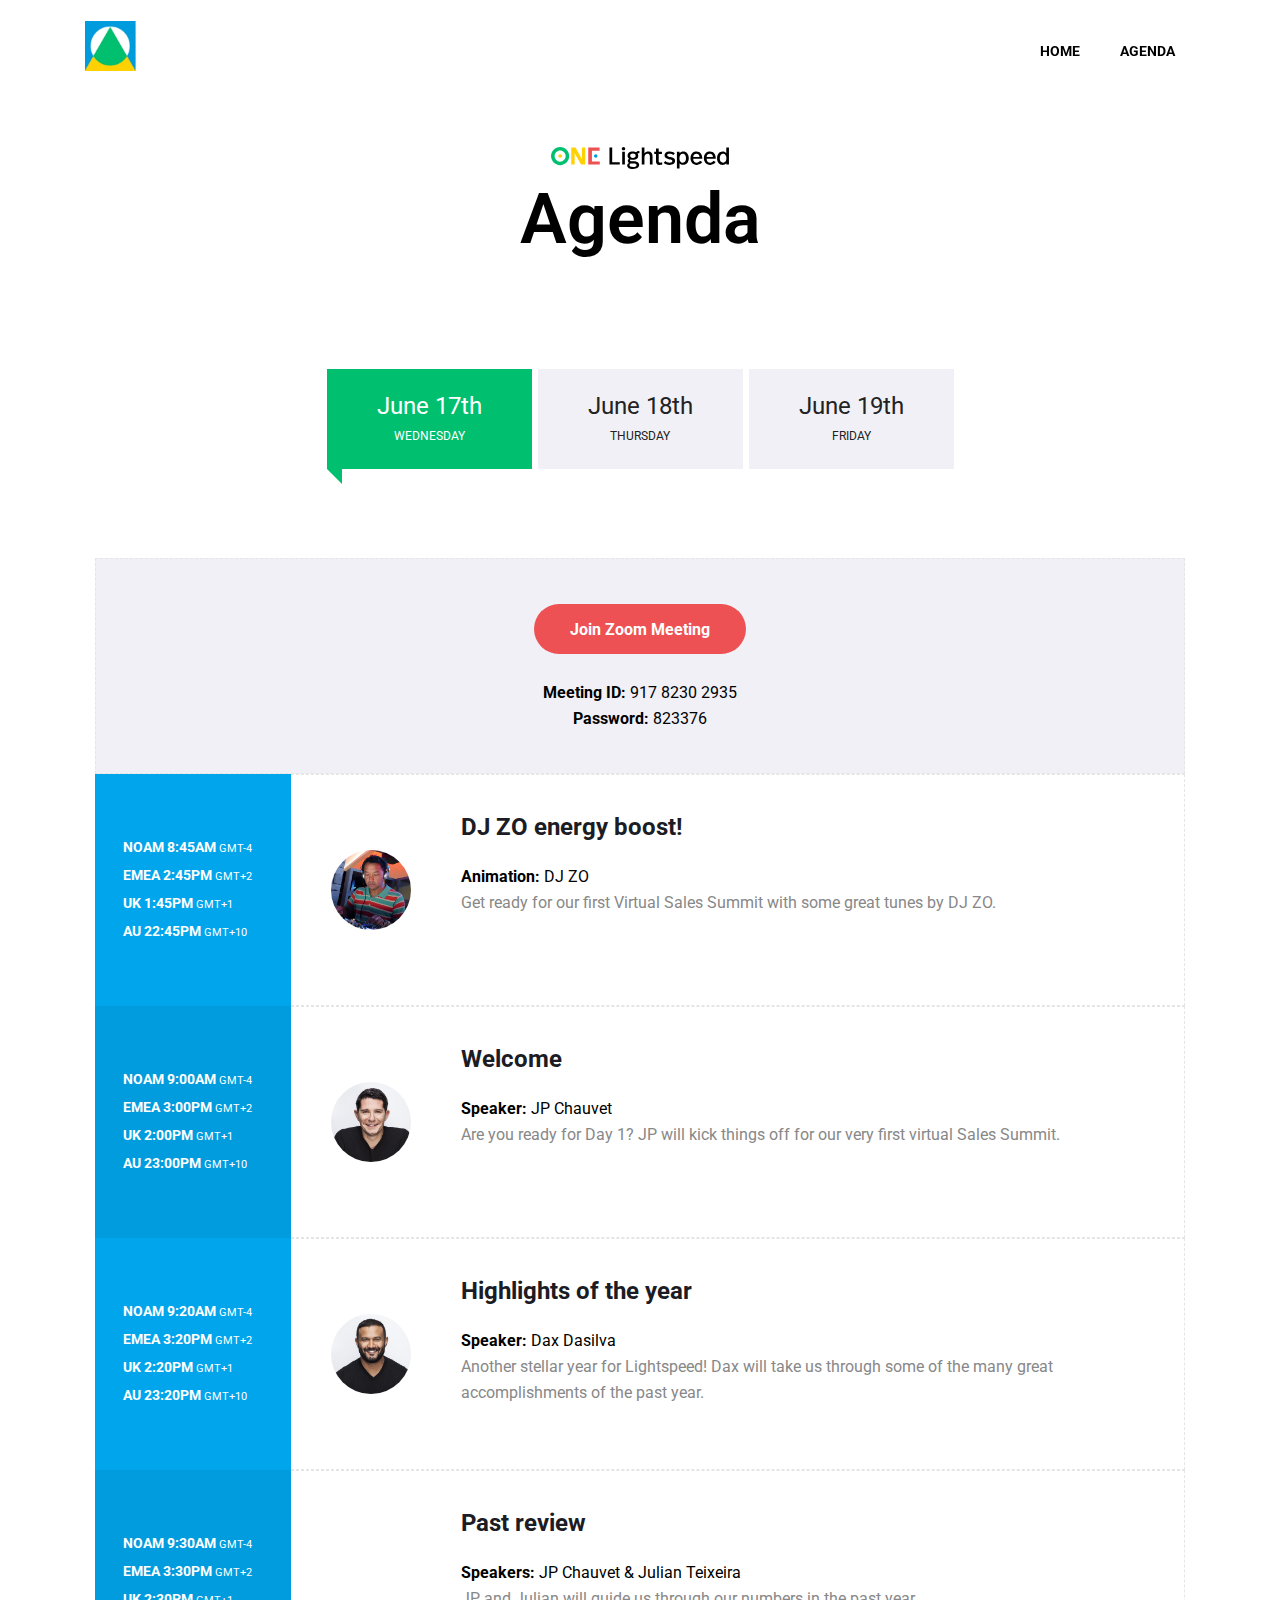
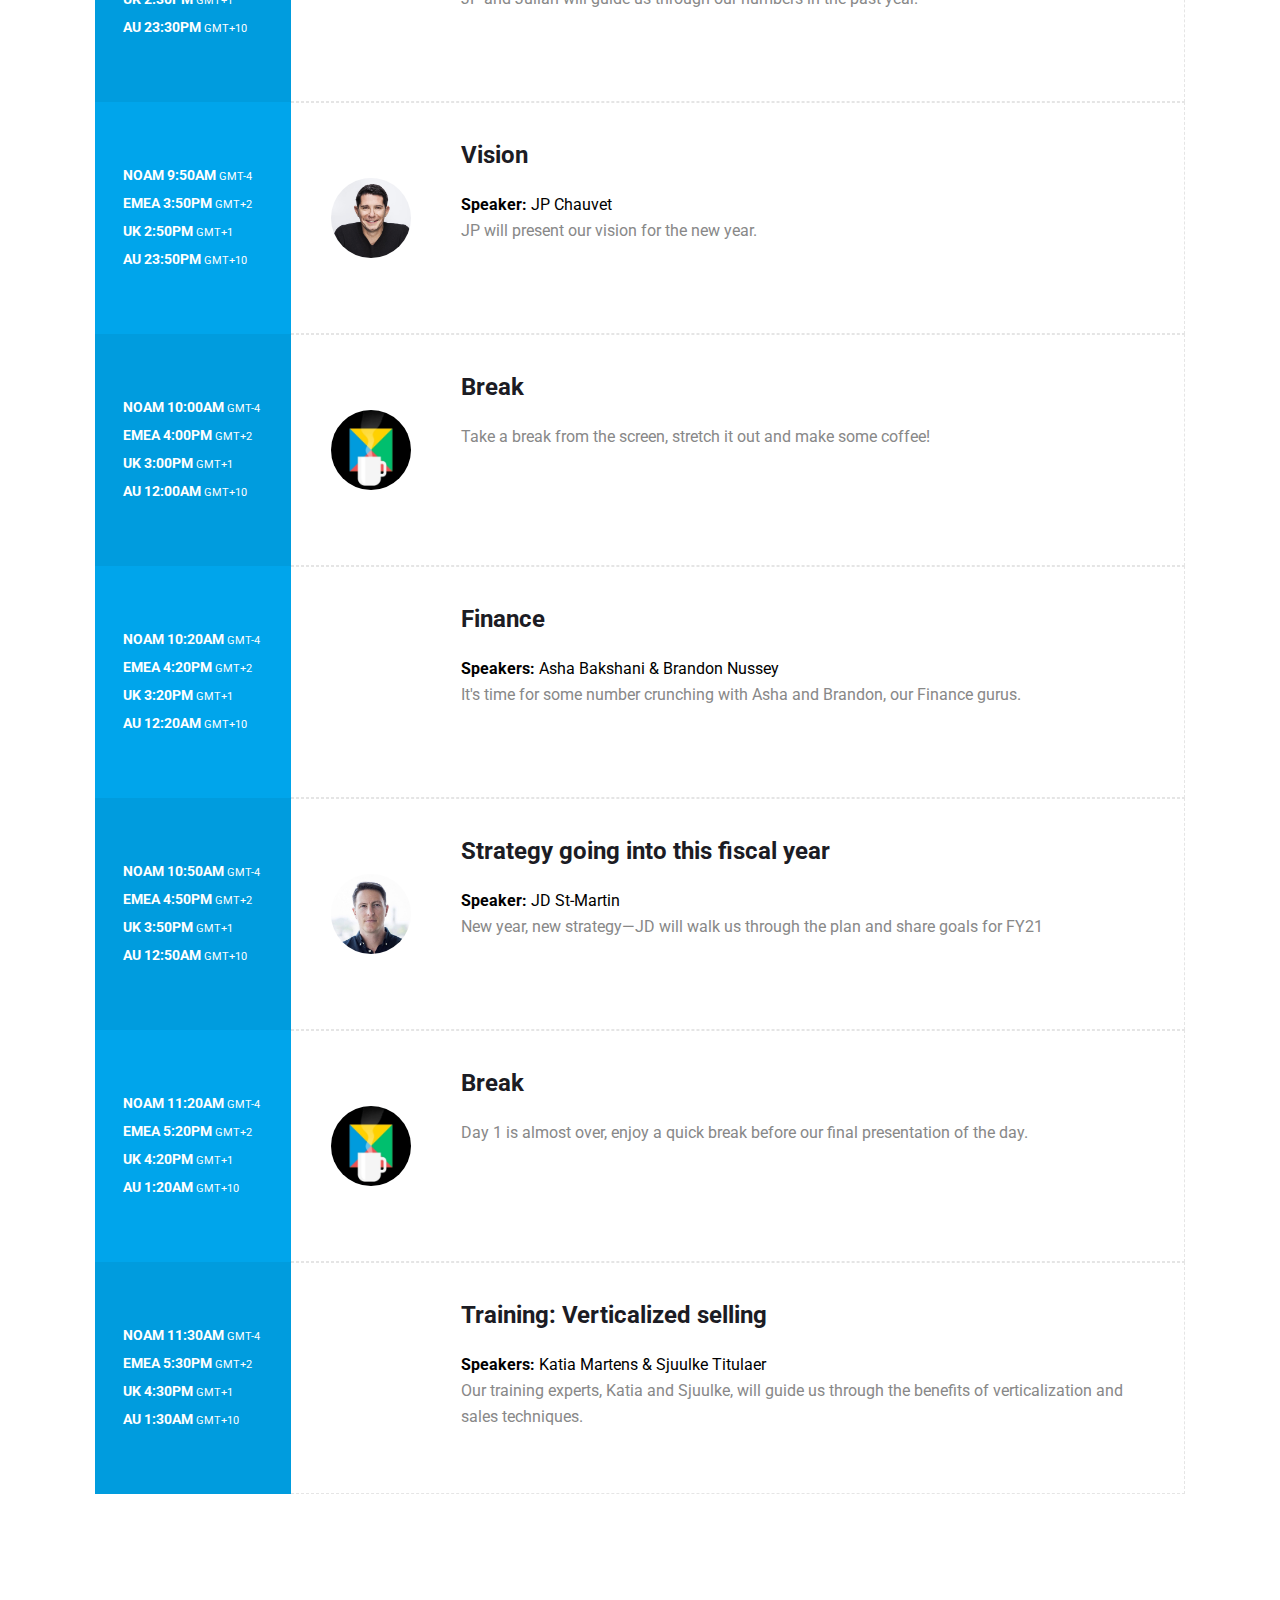
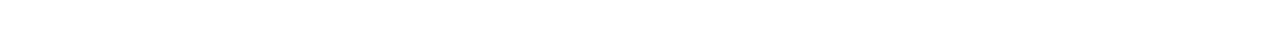
==== agenda/index.html @ 1dcd0462 "zoom links and css" ====
<html lang="en">
<head>
   <!-- Basic Page Needs ================================================== -->
   <meta charset="utf-8">
   <link rel="icon" type="image/png" href="../static/images/favicon.png" />
   <!-- Mobile Specific Metas ================================================== -->
   <meta http-equiv="X-UA-Compatible" content="IE=edge">
   <meta name="viewport" content="width=device-width, initial-scale=1.0, user-scalable=0">
   <!-- Site Title -->
   <title>Sales Summit 2020 | Lightspeed</title>
   <!-- META -->
   <meta name="description" content="Save the date for the 2020 edition of the Sales Summit."/>
   <meta property="og:title" content="Sales Summit 2020 | Lightspeed">
   <meta name="robots" content="noindex, nofollow">
   <meta property="og:description" content="Save the date for the 2020 edition of the Sales Summit.">
   <meta property="og:image" content="https://sales-summit.lightspeedhq.com/img/lightspeed-share-image.png">
   <meta property="og:url" content="https://sales-summit.lightspeedhq.com/">
   <!-- CSS
         ================================================== -->
   <!-- Bootstrap -->
   <link rel="stylesheet" href="../static/css/bootstrap.min.css">
   <!-- FontAwesome -->
   <link rel="stylesheet" href="../static/css/font-awesome.min.css">
   <!-- Animation -->
   <link rel="stylesheet" href="../static/css/animate.css">
   <!-- magnific -->
   <link rel="stylesheet" href="../static/css/magnific-popup.css">
   <!-- carousel -->
   <link rel="stylesheet" href="../static/css/owl.carousel.min.css">
   <!-- isotop -->
   <link rel="stylesheet" href="../static/css/isotop.css">
   <!-- ico fonts -->
   <link rel="stylesheet" href="../static/css/xsIcon.css">
   <!-- Template styles-->
   <link rel="stylesheet" href="../static/css/style.css">
   <!-- Responsive styles-->
   <link rel="stylesheet" href="../static/css/responsive.css">
   <!-- HTML5 shim and Respond.js IE8 support of HTML5 elements and media queries -->
   <!-- WARNING: Respond.js doesn't work if you view the page via file:// -->
   <!--[if lt IE 9]>
      <script src="https://oss.maxcdn.com/html5shiv/3.7.2/html5shiv.min.js"></script>
      <script src="https://oss.maxcdn.com/respond/1.4.2/respond.min.js"></script>
      <![endif]-->
</head>
<body>
   <div class="body-inner">




      <!-- Header start -->
      <header id="header" class="header header-transparent">
         <div class="container">
            <nav class="navbar navbar-expand-lg navbar-light">
               <!-- logo-->
               <a class="navbar-brand" href="/">
                  <img src="../static/images/logos/one-lightspeed-anim-faster-color.gif" alt="logo" width="150" height="50">
               </a>
               <button class="navbar-toggler" type="button" data-toggle="collapse" data-target="#navbarNavDropdown"
                  aria-controls="navbarNavDropdown" aria-expanded="false" aria-label="Toggle navigation">
                  <span class="navbar-toggler-icon"><i class="icon icon-menu"></i></span>
               </button>
               <div class="collapse navbar-collapse" id="navbarNavDropdown">
                  <ul class="navbar-nav ml-auto">
                     <li class="nav-item">
                        <a href="/">Home</a>
                     </li>
                     <li class="nav-item">
                        <a href="/agenda/">Agenda</a>
                     </li>
                  </ul>
               </div>
            </nav>
         </div><!-- container end-->
      </header>
      <!--/ Header end -->




      <!-- banner start-->
      <section id="agenda" class="hero-area centerd-item">
         <div class="banner-item">
            <div class="container">
               <div class="row">
                  <div class="col-lg-10 mx-auto">
                     <div class="banner-content-wrap text-center">
                        <svg version="1.1" class="logo-one-ls" id="Calque_1" xmlns="http://www.w3.org/2000/svg" xmlns:xlink="http://www.w3.org/1999/xlink" x="0px" y="0px"
                                 viewBox="0 0 600 74.2" style="enable-background:new 0 0 600 74.2;" xml:space="preserve">
                              <style type="text/css">
                                 .st0{fill:#009CDE;}
                                 .st1{fill:#FFD100;}
                                 .st2{fill:#ED5253;}
                                 .st3{fill:#00BF6F;}
                              </style>
                              <g id="Calque_2_1_">
                                 <g id="Calque_1-2">
                                    <circle class="st0" cx="150.7" cy="30.7" r="5.9"/>
                                    <path class="st1" d="M115.6,59.3h-14.4L79.5,21.1v38.2H68.2V2h14.4l21.6,39.1V2h11.3V59.3z"/>
                                    <path class="st2" d="M137.8,30.1V49h26.6v10.3h-39V2h38.3v10.3h-25.8V30.1z"/>
                                    <path d="M206.2,51.1h25.6v8.3H197V2h9.3L206.2,51.1z"/>
                                    <path d="M244.4,0c1.5,0,2.9,0.6,4,1.7c1.1,1,1.7,2.5,1.7,4c0,1.5-0.6,3-1.7,4c-1.1,1.1-2.5,1.6-4,1.6c-1.5,0-3-0.6-4.1-1.6
                                       c-1.1-1-1.8-2.5-1.7-4c0-1.5,0.6-3,1.7-4C241.4,0.6,242.9,0,244.4,0z M249,59.3h-9v-43h9V59.3z"/>
                                    <path d="M298.1,21.2c-1.4,0-2.6,0-3.5,0.1c-1,0.1-1.9,0.4-2.8,0.8c1.5,2.2,2.3,4.8,2.3,7.5c0,1.9-0.4,3.9-1.2,5.6
                                       c-0.8,1.7-2.1,3.2-3.6,4.3c-1.7,1.3-3.6,2.2-5.6,2.8c-2.4,0.7-4.9,1-7.5,1c-2.8,0-5.7-0.4-8.4-1.4c-0.4,0.4-0.7,0.9-1,1.4
                                       c-0.2,0.4-0.3,0.9-0.4,1.4c-0.1,1.1,0.4,2.1,1.2,2.8c1.3,0.7,2.8,1.1,4.3,0.9h8.3c2.7,0,5.3,0.3,7.9,1c1.9,0.5,3.7,1.5,5.2,2.7
                                       c1.3,1.1,2.3,2.4,3,4c0.6,1.5,0.9,3.2,0.9,4.8c0,3.9-1.8,7.1-5.3,9.5c-3.6,2.4-8.6,3.6-15.2,3.6c-3.1,0.1-6.2-0.3-9.3-0.9
                                       c-2.2-0.5-4.3-1.3-6.2-2.5c-1.5-0.9-2.6-2.2-3.4-3.7c-0.7-1.4-1.1-2.9-1.1-4.5c-0.1-1.8,0.5-3.6,1.6-5c1.2-1.6,2.8-2.8,4.5-3.7
                                       c-2.5-1.5-4.1-4.3-4-7.2c0-1.3,0.3-2.6,1-3.7c0.9-1.4,2-2.6,3.4-3.5c-1.6-1.1-2.8-2.6-3.8-4.2c-0.9-1.7-1.4-3.7-1.4-5.6
                                       c0-1.9,0.4-3.7,1.1-5.5c0.8-1.7,1.9-3.3,3.3-4.5c1.6-1.4,3.5-2.5,5.6-3.1c2.5-0.8,5.2-1.2,7.9-1.1c2.1,0,4.1,0.2,6.1,0.7
                                       c1.7,0.4,3.3,1,4.8,1.8c2.4-3,6.1-4.5,11.1-4.5L298.1,21.2z M268.5,55.9c-1.2,0.6-2.2,1.5-3,2.7c-0.5,0.9-0.7,1.8-0.7,2.8
                                       c0,1.8,1,3.5,2.6,4.4c1.8,1.1,4.8,1.6,9.2,1.6c4,0,7-0.6,8.9-1.7c1.7-0.8,2.8-2.5,2.9-4.4c0.1-1.7-0.8-3.3-2.2-4.2
                                       c-1.5-0.9-4.3-1.3-8.4-1.3L268.5,55.9z M276.1,22c-3,0-5.3,0.7-6.9,2c-1.6,1.4-2.4,3.4-2.3,5.5c-0.1,2,0.7,3.9,2.2,5.2
                                       c1.5,1.4,3.7,2,6.8,2s5.3-0.7,6.9-1.9c1.6-1.3,2.5-3.3,2.4-5.4c0.1-2-0.7-4-2.2-5.4C281.5,22.7,279.2,22,276.1,22z"/>
                                    <path d="M314.9,21.7c1.5-2,3.4-3.7,5.7-4.8c2.2-1,4.5-1.5,6.9-1.5c4.8,0,8.5,1.5,11,4.4c2.5,2.9,3.8,7,3.8,12.1v27.5h-9V34.1
                                       c0-1.5-0.1-2.9-0.3-4.4c-0.2-1.2-0.6-2.4-1.2-3.5c-0.6-1-1.4-1.8-2.4-2.3c-1.2-0.6-2.6-0.9-4-0.8c-1.4,0-2.8,0.3-4.1,0.9
                                       c-1.3,0.6-2.4,1.4-3.3,2.5c-1,1.1-1.7,2.4-2.2,3.8c-0.5,1.6-0.8,3.2-0.8,4.8v24.2h-9V2h9L314.9,21.7z"/>
                                    <path d="M363.1,16.4h10.9v6.8h-10.9v24.3c-0.1,1.4,0.3,2.9,1.1,4.1c0.8,0.9,2.1,1.3,4.1,1.3c1.2,0,2.4-0.1,3.6-0.3
                                       c1-0.2,2-0.4,3-0.7V59c-1.1,0.3-2.4,0.6-3.9,0.9c-1.5,0.3-3.1,0.4-4.7,0.4c-2,0-3.9-0.2-5.8-0.8c-1.4-0.5-2.8-1.3-3.8-2.4
                                       c-1-1.1-1.7-2.3-2.1-3.7c-0.5-1.5-0.7-3.1-0.6-4.8V23.2h-5.9v-6.8h5.9V5.2h9L363.1,16.4z"/>
                                    <path d="M400,15.4c3.5-0.1,6.9,0.5,10.2,1.8c2.7,1.1,5.2,2.7,7.3,4.8l-5.2,5.4c-1.6-1.5-3.4-2.7-5.5-3.5c-2.1-0.9-4.4-1.3-6.7-1.3
                                       c-2.2-0.1-4.3,0.3-6.2,1.4c-1.3,0.8-2.1,2.2-2.1,3.7c0,0.8,0.1,1.5,0.5,2.2c0.4,0.7,1,1.2,1.7,1.5c1,0.5,2.1,0.9,3.3,1.2
                                       c1.4,0.4,3.1,0.7,5.2,1c5.2,0.8,9.1,2.2,11.8,4.2c2.7,2,4,5,4,9.2c0,1.9-0.4,3.7-1.2,5.4c-0.9,1.7-2.1,3.1-3.6,4.2
                                       c-1.7,1.3-3.7,2.2-5.8,2.8c-2.6,0.7-5.3,1-8,1c-3.9,0.1-7.8-0.6-11.5-2c-3.1-1.2-5.9-3-8.2-5.5l5.6-5.7c1.7,1.8,3.8,3.2,6.1,4.2
                                       c2.4,1,5,1.6,7.6,1.6c3.4,0,5.9-0.5,7.4-1.5c1.5-0.8,2.4-2.4,2.3-4.1c0-0.7-0.1-1.5-0.4-2.2c-0.4-0.7-0.9-1.3-1.6-1.7
                                       c-1.1-0.6-2.3-1.1-3.5-1.4c-2-0.5-4-0.9-6.1-1.2c-5.1-0.8-8.8-2.3-11.1-4.3c-2.4-2.1-3.7-5.1-3.5-8.3c0-1.9,0.4-3.7,1.3-5.4
                                       c0.9-1.6,2.1-3,3.5-4c1.6-1.2,3.5-2,5.4-2.5C395.3,15.7,397.6,15.4,400,15.4z"/>
                                    <path d="M445.7,15.4c2.7,0,5.3,0.5,7.7,1.6c2.3,1.1,4.3,2.6,5.9,4.6c1.7,2.1,3,4.5,3.8,7c0.9,2.9,1.4,5.9,1.4,9c0,3-0.4,6-1.3,8.8
                                       c-0.8,2.6-2,5.1-3.7,7.2c-1.6,2-3.6,3.7-5.9,4.8c-2.5,1.2-5.2,1.8-7.9,1.8c-2.5,0-5-0.5-7.2-1.5c-2-0.9-3.8-2.4-5.1-4.2v18h-8.9
                                       V16.4h8.9v4.8c1.5-2,3.6-3.5,5.9-4.5C441.2,15.8,443.5,15.4,445.7,15.4z M444,23c-3.1-0.1-6.1,1.3-8,3.7c-2,2.5-3,6.2-3,11.1
                                       c0,2.3,0.2,4.5,0.9,6.7c0.5,1.7,1.3,3.3,2.3,4.7c0.9,1.2,2.1,2.1,3.5,2.8c1.4,0.6,2.8,0.9,4.3,0.9c3.1,0,6.1-1.4,8-3.9
                                       c2.1-2.6,3.2-6.4,3.2-11.3c0-4.4-1-8-2.9-10.7C450.4,24.3,447.3,22.8,444,23z"/>
                                    <path d="M490.4,15.4c2.9-0.1,5.8,0.5,8.4,1.7c2.4,1.1,4.5,2.7,6.1,4.8c1.7,2.1,3,4.6,3.8,7.2c0.9,2.9,1.3,6,1.3,9v1.9h-30.6
                                       c0.1,4.3,1.2,7.6,3.3,9.7s5,3.2,8.7,3.2c4.6,0.2,8.8-2.2,10.9-6.3l7.5,3.8c-1.8,3.1-4.4,5.6-7.5,7.3c-3.4,1.8-7.3,2.7-11.1,2.6
                                       c-3.1,0.1-6.1-0.5-8.9-1.7c-2.5-1.1-4.7-2.7-6.6-4.8c-1.8-2.1-3.2-4.5-4-7.1c-1-2.9-1.4-5.8-1.4-8.8c0-3,0.4-6.1,1.3-9
                                       c0.8-2.6,2.1-5,3.9-7.1c1.7-2,3.9-3.6,6.4-4.7C484.3,15.9,487.3,15.4,490.4,15.4z M490.3,22.6c-2.8-0.1-5.5,0.9-7.6,2.8
                                       c-1.9,1.9-3,4.5-3.3,8h21.2c-0.3-3.6-1.3-6.3-3.1-8.1C495.6,23.5,493,22.5,490.3,22.6L490.3,22.6z"/>
                                    <path d="M535.8,15.4c2.9-0.1,5.8,0.5,8.4,1.7c2.4,1.1,4.5,2.7,6.2,4.8c1.7,2.1,3,4.6,3.8,7.2c0.9,2.9,1.3,6,1.3,9v1.9h-30.7
                                       c0.1,4.3,1.2,7.6,3.3,9.7c2.1,2.2,5,3.2,8.7,3.2c4.6,0.2,8.8-2.2,10.9-6.3l7.4,3.8c-1.8,3.1-4.4,5.6-7.5,7.3
                                       c-3.4,1.8-7.3,2.7-11.2,2.6c-3.1,0.1-6.1-0.5-8.9-1.7c-2.5-1.1-4.7-2.7-6.6-4.8c-1.8-2.1-3.2-4.5-4.1-7.1
                                       c-0.9-2.9-1.4-5.8-1.4-8.8c0-3,0.4-6.1,1.3-9c0.8-2.6,2.1-5,3.9-7.1c1.8-2,3.9-3.6,6.4-4.7C529.8,15.9,532.7,15.4,535.8,15.4z
                                       M535.7,22.6c-2.8-0.1-5.5,0.9-7.6,2.8c-2,2.2-3.2,5-3.3,8H546c-0.3-3.6-1.3-6.3-3.1-8.1C541,23.5,538.4,22.5,535.7,22.6z"/>
                                    <path d="M600,59.3h-8.9v-4.9c-1.5,2.1-3.6,3.7-6,4.6c-2.1,0.8-4.3,1.2-6.6,1.3c-2.7,0-5.4-0.5-7.8-1.6c-2.3-1.1-4.3-2.6-5.9-4.6
                                       c-1.7-2.1-3-4.5-3.7-7.1c-0.9-2.9-1.3-5.9-1.3-9c0-3.1,0.4-6.2,1.3-9.1c0.8-2.6,2.1-5,3.8-7.1c3.4-4.1,8.5-6.4,13.8-6.4
                                       c2.5-0.1,4.9,0.4,7.2,1.4c2,0.9,3.7,2.3,5.1,4V2h9L600,59.3z M580.4,23c-3.3-0.2-6.4,1.3-8.4,3.9c-2,2.6-3,6.2-3,11s1,8.5,2.9,11
                                       c1.9,2.6,4.7,3.9,8.5,3.9c3.1,0.1,6-1.3,7.9-3.7c2-2.5,3.1-6.2,3.1-11.3c0-2.2-0.2-4.4-0.9-6.5c-0.5-1.7-1.3-3.2-2.3-4.6
                                       c-0.9-1.2-2.1-2.1-3.5-2.8C583.4,23.3,581.9,23,580.4,23z"/>
                                    <path class="st3" d="M30.6,0.1C13.7,0.1,0,13.8,0,30.7s13.7,30.6,30.6,30.6s30.6-13.7,30.6-30.6l0,0C61.2,13.8,47.5,0.1,30.6,0.1z
                                       M30.6,49.5c-10.4,0-18.8-8.4-18.8-18.8s8.4-18.8,18.8-18.8s18.8,8.4,18.8,18.8c0,0,0,0,0,0C49.4,41,41,49.5,30.6,49.5z"/>
                                    <path class="st1" d="M30.6,24.8c-3.3,0-5.9,2.6-5.9,5.9s2.6,5.9,5.9,5.9s5.9-2.6,5.9-5.9l0,0C36.5,27.4,33.8,24.8,30.6,24.8z"/>
                                 </g>
                              </g>
                              </svg>
                        <h1 class="banner-title">Agenda</h1>   
                     </div>
                     <!-- Banner content wrap end -->

                  </div><!-- col end-->
               </div><!-- row end-->
            </div>
            <!-- Container end -->
         </div>
      </section>
      <!-- banner end-->


      <!-- ts experience start-->
      <section class="ts-schedule">
         <div class="container">
            <div class="row">
               <div class="col-lg-8 mx-auto">
                  <div class="ts-schedule-nav">
                     <ul class="nav nav-tabs justify-content-center" role="tablist">
                        <li class="nav-item">
                           <a class="active" title="Click Me" href="#date1" role="tab" data-toggle="tab">
                                    <h3>June 17th</h3>
                                    <span>Wednesday</span>
                                  </a>
                        </li>
                        <li class="nav-item">
                           <a class="" href="#date2" title="Click Me" role="tab" data-toggle="tab">        <h3>June 18th</h3>
                                     <span>Thursday</span>
                                 </a>
                        </li>
                        <li class="nav-item">
                           <a class="" href="#date3" title="Click Me" role="tab" data-toggle="tab">
                                    <h3>June 19th</h3>
                                    <span>Friday</span>
                                 </a>
                        </li>
                     </ul>
                     <!-- Tab panes -->
                  </div>
               </div><!-- col end-->

            </div><!-- row end-->
            <div class="row">
               <div class="col-lg-12">
                  <div class="tab-content schedule-tabs">
                        <div role="tabpanel" class="tab-pane active" id="date1">

                           <div class="center-zoom-info">
                              <a class="btn" target="_blank" href="https://lightspeed.zoom.us/j/91782302935?pwd=RzJ6UVNPaUZ1aGZucmlySTU4ZHBOZz09">Join Zoom Meeting</a>
                              <br/>
                              <p class="name-speaker">
                                 <b>Meeting ID:</b> 917 8230 2935<br/>
                                 <b>Password:</b> 823376
                              </p>
                           </div>

                           <!--schedule-listing start -->
                           <div class="schedule-listing">
                              <div class="schedule-slot-time">
                                 <span>NOAM 8:45AM <small>GMT-4</small></span>
                                 <span>EMEA 2:45PM <small>GMT+2</small></span>
                                 <span>UK 1:45PM <small>GMT+1</small></span>
                                 <span>AU 22:45PM <small>GMT+10</small></span>
                              </div>
                              <div class="schedule-slot-info">
                                    <img class="schedule-slot-speakers" src="../static/images/speakers/dj-zoo.jpg" alt="zoo">
                                 <div class="schedule-slot-info-content">
                                    <h3 class="schedule-slot-title">DJ ZO energy boost!
                                    </h3>
                                    <p class="name-speaker"><b>Animation:</b> DJ ZO</p>
                                    <p>Get ready for our first Virtual Sales Summit with some great tunes by DJ ZO.</p>
                                    
                                 </div>
                                 <!--Info content end -->
                              </div><!-- Slot info end -->
                           </div>
                           <!--schedule-listing end -->

                           <!--schedule-listing start -->
                           <div class="schedule-listing">
                              <div class="schedule-slot-time">
                                 <span>NOAM 9:00AM <small>GMT-4</small></span>
                                 <span>EMEA 3:00PM <small>GMT+2</small></span>
                                 <span>UK 2:00PM <small>GMT+1</small></span>
                                 <span>AU 23:00PM <small>GMT+10</small></span>
                              </div>
                              <div class="schedule-slot-info">
                                    <img class="schedule-slot-speakers" src="../static/images/speakers/jp-chauvet.jpg" alt="">
                                 <div class="schedule-slot-info-content">
                                    <h3 class="schedule-slot-title">Welcome
                                    </h3>
                                    <p class="name-speaker"><b>Speaker:</b> JP Chauvet</p>
                                    <p>Are you ready for Day 1? JP will kick things off for our very first virtual Sales Summit.</p>
                                    <br/>
                                    
                                 </div>
                                 <!--Info content end -->
                              </div><!-- Slot info end -->
                           </div>
                           <!--schedule-listing end -->

                           <!--schedule-listing start -->
                           <div class="schedule-listing">
                              <div class="schedule-slot-time">
                                 <span>NOAM 9:20AM <small>GMT-4</small></span>
                                 <span>EMEA 3:20PM <small>GMT+2</small></span>
                                 <span>UK 2:20PM <small>GMT+1</small></span>
                                 <span>AU 23:20PM <small>GMT+10</small></span>
                              </div>
                              <div class="schedule-slot-info">
                                    <img class="schedule-slot-speakers" src="../static/images/speakers/dax.jpg" alt="">
                                 <div class="schedule-slot-info-content">
                                    <h3 class="schedule-slot-title">Highlights of the year
                                    </h3>
                                    <p class="name-speaker"><b>Speaker:</b> Dax  Dasilva</p>
                                    <p>Another stellar year for Lightspeed! Dax will take us through some of the many great accomplishments of the past year.</p>
                                    <br/>
                                    
                                 </div>
                                 <!--Info content end -->
                              </div><!-- Slot info end -->
                           </div>
                           <!--schedule-listing end -->

                           <!--schedule-listing start -->
                           <div class="schedule-listing">
                              <div class="schedule-slot-time">
                                 <span>NOAM 9:30AM <small>GMT-4</small></span>
                                 <span>EMEA 3:30PM <small>GMT+2</small></span>
                                 <span>UK 2:30PM <small>GMT+1</small></span>
                                 <span>AU 23:30PM <small>GMT+10</small></span>
                              </div>
                              <div class="schedule-slot-info">
                                    <img class="schedule-slot-speakers" src="../static/images/speakers/julian-jp.gif" alt="jp">
                                 <div class="schedule-slot-info-content">
                                    <h3 class="schedule-slot-title">Past review
                                    </h3>
                                    <p class="name-speaker"><b>Speakers:</b> JP Chauvet & Julian Teixeira</p>
                                    <p>JP and Julian will guide us through our numbers in the past year.</p>
                                    <br/>
                                    
                                 </div>
                                 <!--Info content end -->
                              </div><!-- Slot info end -->
                           </div>
                           <!--schedule-listing end -->

                           <!--schedule-listing start -->
                           <div class="schedule-listing">
                              <div class="schedule-slot-time">
                                 <span>NOAM 9:50AM <small>GMT-4</small></span>
                                 <span>EMEA 3:50PM <small>GMT+2</small></span>
                                 <span>UK 2:50PM <small>GMT+1</small></span>
                                 <span>AU 23:50PM <small>GMT+10</small></span>
                              </div>
                              <div class="schedule-slot-info">
                                    <img class="schedule-slot-speakers" src="../static/images/speakers/jp-chauvet.jpg" alt="jp">
                                 <div class="schedule-slot-info-content">
                                    <h3 class="schedule-slot-title">Vision
                                    </h3>
                                    <p class="name-speaker"><b>Speaker:</b> JP Chauvet</p>
                                    <p>JP will present our vision for the new year. </p>
                                    <br/>
                                    
                                 </div>
                                 <!--Info content end -->
                              </div><!-- Slot info end -->
                           </div>
                           <!--schedule-listing end -->

                           <!--schedule-listing start -->
                           <div class="schedule-listing">
                              <div class="schedule-slot-time">
                                 <span>NOAM 10:00AM <small>GMT-4</small></span>
                                 <span>EMEA 4:00PM <small>GMT+2</small></span>
                                 <span>UK 3:00PM <small>GMT+1</small></span>
                                 <span>AU 12:00AM <small>GMT+10</small></span>
                              </div>
                              <div class="schedule-slot-info">
                                     <img class="schedule-slot-speakers" src="../static/images/speakers/tasse-anim-white.gif" alt="tasse">
                                 <div class="schedule-slot-info-content">
                                    <h3 class="schedule-slot-title">Break
                                    </h3>
                                    <p>Take a break from the screen, stretch it out and make some coffee!</p>
                                 </div>
                                 <!--Info content end -->
                              </div><!-- Slot info end -->
                           </div>
                           <!--schedule-listing end -->

                           <!--schedule-listing start -->
                           <div class="schedule-listing">
                              <div class="schedule-slot-time">
                                 <span>NOAM 10:20AM <small>GMT-4</small></span>
                                 <span>EMEA 4:20PM <small>GMT+2</small></span>
                                 <span>UK 3:20PM <small>GMT+1</small></span>
                                 <span>AU 12:20AM <small>GMT+10</small></span>
                              </div>
                              <div class="schedule-slot-info">
                                    <img class="schedule-slot-speakers" src="../static/images/speakers/brandon-asha.gif" alt="asha">
                                 <div class="schedule-slot-info-content">
                                    <h3 class="schedule-slot-title">Finance
                                    </h3>
                                    <p class="name-speaker"><b>Speakers:</b> Asha Bakshani & Brandon Nussey</p>
                                    <p>It's time for some number crunching with Asha and Brandon, our Finance gurus.</p>
                                    <br/>
                                    
                                 </div>
                                 <!--Info content end -->
                              </div><!-- Slot info end -->
                           </div>
                           <!--schedule-listing end -->

                           <!--schedule-listing start -->
                           <div class="schedule-listing">
                              <div class="schedule-slot-time">
                                 <span>NOAM 10:50AM <small>GMT-4</small></span>
                                 <span>EMEA 4:50PM <small>GMT+2</small></span>
                                 <span>UK 3:50PM <small>GMT+1</small></span>
                                 <span>AU 12:50AM <small>GMT+10</small></span>
                              </div>
                              <div class="schedule-slot-info">
                                    <img class="schedule-slot-speakers" src="../static/images/speakers/jd.jpg" alt="asha">
                                 <div class="schedule-slot-info-content">
                                    <h3 class="schedule-slot-title">Strategy going into this fiscal year
                                    </h3>
                                    <p class="name-speaker"><b>Speaker:</b> JD St-Martin</p>
                                    <p>New year, new strategy—JD will walk us through the plan and share goals for FY21</p>
                                    <br/>
                                    
                                 </div>
                                 <!--Info content end -->
                              </div><!-- Slot info end -->
                           </div>
                           <!--schedule-listing end -->

                           <!--schedule-listing start -->
                           <div class="schedule-listing">
                              <div class="schedule-slot-time">
                                 <span>NOAM 11:20AM <small>GMT-4</small></span>
                                 <span>EMEA 5:20PM <small>GMT+2</small></span>
                                 <span>UK 4:20PM <small>GMT+1</small></span>
                                 <span>AU 1:20AM <small>GMT+10</small></span>
                              </div>
                              <div class="schedule-slot-info">
                                     <img class="schedule-slot-speakers" src="../static/images/speakers/tasse-anim-white.gif" alt="tasse">
                                 <div class="schedule-slot-info-content">
                                    <h3 class="schedule-slot-title">Break
                                    </h3>
                                    <p>Day 1 is almost over, enjoy a quick break before our final presentation of the day. </p>
                                 </div>
                                 <!--Info content end -->
                              </div><!-- Slot info end -->
                           </div>
                           <!--schedule-listing end -->

                           <!--schedule-listing start -->
                           <div class="schedule-listing">
                              <div class="schedule-slot-time">
                                 <span>NOAM 11:30AM <small>GMT-4</small></span>
                                 <span>EMEA 5:30PM <small>GMT+2</small></span>
                                 <span>UK 4:30PM <small>GMT+1</small></span>
                                 <span>AU 1:30AM <small>GMT+10</small></span>
                              </div>
                              <div class="schedule-slot-info">
                                    <img class="schedule-slot-speakers" src="../static/images/speakers/sjuulke-katia.gif" alt="asha">
                                 <div class="schedule-slot-info-content">
                                    <h3 class="schedule-slot-title">Training: Verticalized selling
                                    </h3>
                                    <p class="name-speaker"><b>Speakers:</b> Katia Martens & Sjuulke Titulaer</p>
                                    <p>Our training experts, Katia and Sjuulke, will guide us through the benefits of verticalization and sales techniques.</p>
                                    <br/>
                                    
                                 </div>
                                 <!--Info content end -->
                              </div><!-- Slot info end -->
                           </div>
                           <!--schedule-listing end -->

                        </div>


                        <div role="tabpanel" class="tab-pane" id="date2">

                           <div class="center-zoom-info">
                              <a class="btn" target="_blank" href="https://lightspeed.zoom.us/j/97874752967?pwd=V2ZJRm5YYUdBSjRMVHk1L3lkR1BnUT09">Join Zoom Meeting</a>
                              <br/>
                              <p class="name-speaker">
                                 <b>Meeting ID:</b> 978 7475 2967<br/>
                                 <b>Password:</b> 707221
                              </p>
                           </div>
                           

                           <!--schedule-listing start -->
                           <div class="schedule-listing">
                              <div class="schedule-slot-time">
                                 <span>NOAM 8:45AM <small>GMT-4</small></span>
                                 <span>EMEA 2:45PM <small>GMT+2</small></span>
                                 <span>UK 1:45PM <small>GMT+1</small></span>
                                 <span>AU 22:45PM <small>GMT+10</small></span>
                              </div>
                              <div class="schedule-slot-info">
                                    <img class="schedule-slot-speakers" src="../static/images/speakers/dj-zoo.jpg" alt="asha">
                                 <div class="schedule-slot-info-content">
                                    <h3 class="schedule-slot-title">DJ ZO energy boost!
                                    </h3>
                                    <p class="name-speaker"><b>Animation:</b> DJ ZO</p>
                                    <p>Turn up your volume for some energy-filled morning tunes by DJ ZO.</p>
                                    <br/>
                                    
                                 </div>
                                 <!--Info content end -->
                              </div><!-- Slot info end -->
                           </div>
                           <!--schedule-listing end -->

                           <!--schedule-listing start -->
                           <div class="schedule-listing">
                              <div class="schedule-slot-time">
                                 <span>NOAM 9:00AM <small>GMT-4</small></span>
                                 <span>EMEA 3:00PM <small>GMT+2</small></span>
                                 <span>UK 2:00PM <small>GMT+1</small></span>
                                 <span>AU 23:00PM <small>GMT+10</small></span>
                              </div>
                              <div class="schedule-slot-info">
                                    <img class="schedule-slot-speakers" src="../static/images/speakers/lory.jpg" alt="asha">
                                 <div class="schedule-slot-info-content">
                                    <h3 class="schedule-slot-title">Marketing
                                    </h3>
                                    <p class="name-speaker"><b>Speaker: </b>Lory Ajamian</p>
                                    <p>From exciting campaigns to a deeper dive into our goals, Lory will give you the Marketing lowdown. </p>
                                    <br/>
                                    
                                 </div>
                                 <!--Info content end -->
                              </div><!-- Slot info end -->
                           </div>
                           <!--schedule-listing end -->

                           <!--schedule-listing start -->
                           <div class="schedule-listing">
                              <div class="schedule-slot-time">
                                 <span>NOAM 9:30AM <small>GMT-4</small></span>
                                 <span>EMEA 3:30PM <small>GMT+2</small></span>
                                 <span>UK 2:30PM <small>GMT+1</small></span>
                                 <span>AU 23:30PM <small>GMT+10</small></span>
                              </div>
                              <div class="schedule-slot-info">
                                    <img class="schedule-slot-speakers" src="../static/images/speakers/jim-isabelle-jpl.gif" alt="asha">
                                 <div class="schedule-slot-info-content">
                                    <h3 class="schedule-slot-title">Product & Technology Vision & Mission
                                    </h3>
                                    <p class="name-speaker"><b>Speakers: </b>Jim Texier, Isabelle Benard & Jean-Philippe Leblanc</p>
                                    <p>Jim, Isabelle and Jean-Philippe will take us through the mission, technology pillars and tenets that make our products great. </p>
                                    <br/>
                                    
                                 </div>
                                 <!--Info content end -->
                              </div><!-- Slot info end -->
                           </div>
                           <!--schedule-listing end -->

                           <!--schedule-listing start -->
                           <div class="schedule-listing">
                              <div class="schedule-slot-time">
                                 <span>NOAM 10:00AM <small>GMT-4</small></span>
                                 <span>EMEA 4:00PM <small>GMT+2</small></span>
                                 <span>UK 3:00PM <small>GMT+1</small></span>
                                 <span>AU 12:05AM <small>GMT+10</small></span>
                              </div>
                              <div class="schedule-slot-info">
                                     <img class="schedule-slot-speakers" src="../static/images/speakers/tasse-anim-white.gif" alt="tasse">
                                 <div class="schedule-slot-info-content">
                                    <h3 class="schedule-slot-title">Break
                                    </h3>
                                    <p>Go get yourself a snack or go for a quick walk, you deserve it!</p>
                                 </div>
                                 <!--Info content end -->
                              </div><!-- Slot info end -->
                           </div>
                           <!--schedule-listing end -->

                           <!--schedule-listing start -->
                           <div class="schedule-listing">
                              <div class="schedule-slot-time">
                                 <span>NOAM 10:20AM <small>GMT-4</small></span>
                                 <span>EMEA 3:20PM <small>GMT+2</small></span>
                                 <span>UK 2:20PM <small>GMT+1</small></span>
                                 <span>AU 12:20AM <small>GMT+10</small></span>
                              </div>
                              <div class="schedule-slot-info">
                                    <img class="schedule-slot-speakers" src="../static/images/speakers/product-part-2.gif" alt="asha">
                                 <div class="schedule-slot-info-content">
                                    <h3 class="schedule-slot-title">Product 2025
                                    </h3>
                                    <p class="name-speaker"><b>Consumer: </b>Asim Shahjahan<br/>
                                       <b>Payment: </b>Jona Georgiou<br/>
                                       <b>Hospitality: </b>David Clerc<br/>
                                       <b>Retail: </b>Roberto Grandillo<br/>
                                       <b>New Biz: </b>Guillaume Jacquet
                                    </p>
                                    <p>Excited for more product info? Asim, Jona, David, Roberto and Guillaume will take us through the product roadmap and more. </p>
                                    <br/>
                                    
                                 </div>
                                 <!--Info content end -->
                              </div><!-- Slot info end -->
                           </div>
                           <!--schedule-listing end -->



                           <!--schedule-listing start -->
                           <div class="schedule-listing">
                              <div class="schedule-slot-time">
                                 <span>NOAM 10:50AM <small>GMT-4</small></span>
                                 <span>EMEA 4:50PM <small>GMT+2</small></span>
                                 <span>UK 3:50PM <small>GMT+1</small></span>
                                 <span>AU 12:50AM <small>GMT+10</small></span>
                              </div>
                              <div class="schedule-slot-info">
                                    <img class="schedule-slot-speakers" src="../static/images/speakers/frederic-elie.gif" alt="asha">
                                 <div class="schedule-slot-info-content">
                                    <h3 class="schedule-slot-title">IS
                                    </h3>
                                    <p class="name-speaker"><b>Speakers: </b>Frederic St-Jean Mercier & Elie Aouad</p>
                                    <p>Our IS experts, Elie and Frederic, will show us the magic behind the systems that help run the Lightspeed machine. </p>
                                    <br/>
                                    
                                 </div>
                                 <!--Info content end -->
                              </div><!-- Slot info end -->
                           </div>
                           <!--schedule-listing end -->

                           <!--schedule-listing start -->
                           <div class="schedule-listing">
                              <div class="schedule-slot-time">
                                 <span>NOAM 11:20AM <small>GMT-4</small></span>
                                 <span>EMEA 5:20PM <small>GMT+2</small></span>
                                 <span>UK 4:20PM <small>GMT+1</small></span>
                                 <span>AU 1:20AM <small>GMT+10</small></span>
                              </div>
                              <div class="schedule-slot-info">
                                    <img class="schedule-slot-speakers" src="../static/images/speakers/guest.jpg" alt="asha">
                                 <div class="schedule-slot-info-content">
                                    <h3 class="schedule-slot-title">Guest Speaker
                                    </h3>
                                    <p>At Lightspeed, we love a good surprise. Get ready for our secret guest speaker to end Day 2.</p>
                                    <br/>
                                    
                                 </div>
                                 <!--Info content end -->
                              </div><!-- Slot info end -->
                           </div>
                           <!--schedule-listing end -->
                        </div>



                        <div role="tabpanel" class="tab-pane" id="date3">

                           <div class="center-zoom-info">
                              <a class="btn" target="_blank" href="https://lightspeed.zoom.us/j/97446185112?pwd=Q2phUHJPb3UxMHlDMVFhcGVxcFRPZz09">Join Zoom Meeting</a>
                              <br/>
                              <p class="name-speaker">
                                 <b>Meeting ID:</b> 974 4618 5112<br/>
                                 <b>Password:</b> 614499
                              </p>
                           </div>
                           
                           <!--schedule-listing start -->
                           <div class="schedule-listing">
                              <div class="schedule-slot-time">
                                 <span>NOAM 8:45AM <small>GMT-4</small></span>
                                 <span>EMEA 2:45PM <small>GMT+2</small></span>
                                 <span>UK 1:45PM <small>GMT+1</small></span>
                                 <span>AU 22:45PM <small>GMT+10</small></span>
                              </div>
                              <div class="schedule-slot-info">
                                    <img class="schedule-slot-speakers" src="../static/images/speakers/dj-zoo.jpg" alt="asha">
                                 <div class="schedule-slot-info-content">
                                    <h3 class="schedule-slot-title">DJ ZO energy boost!
                                    </h3>
                                    <p class="name-speaker"><b>Animation:</b> DJ ZO</p>
                                    <p>Day 3 here we go! Get up and ready to go with DJ ZO's daily energy boost. </p>
                                    <br/>
                                    
                                 </div>
                                 <!--Info content end -->
                              </div><!-- Slot info end -->
                           </div>
                           <!--schedule-listing end -->

                           <!--schedule-listing start -->
                           <div class="schedule-listing">
                              <div class="schedule-slot-time">
                                 <span>NOAM 9:00AM <small>GMT-4</small></span>
                                 <span>EMEA 3:00PM <small>GMT+2</small></span>
                                 <span>UK 2:00PM <small>GMT+1</small></span>
                                 <span>AU 23:00PM <small>GMT+10</small></span>
                              </div>
                              <div class="schedule-slot-info">
                                    <img class="schedule-slot-speakers" src="../static/images/speakers/guest.jpg" alt="asha">
                                 <div class="schedule-slot-info-content">
                                    <h3 class="schedule-slot-title">Awards
                                    </h3>
                                    <p>Description</p>
                                    <br/>
                                    
                                 </div>
                                 <!--Info content end -->
                              </div><!-- Slot info end -->
                           </div>
                           <!--schedule-listing end -->

                           <!--schedule-listing start -->
                           <div class="schedule-listing">
                              <div class="schedule-slot-time">
                                 <span>NOAM 10:00AM <small>GMT-4</small></span>
                                 <span>EMEA 4:00PM <small>GMT+2</small></span>
                                 <span>UK 3:00PM <small>GMT+1</small></span>
                                 <span>AU 12:00AM <small>GMT+10</small></span>
                              </div>
                              <div class="schedule-slot-info">
                                    <img class="schedule-slot-speakers" src="../static/images/speakers/guest.jpg" alt="asha">
                                 <div class="schedule-slot-info-content">
                                    <h3 class="schedule-slot-title">Guest Speaker
                                    </h3>
                                    <p>Start your day right with our next surprise guest speaker.</p>
                                    <br/>
                                    
                                 </div>
                                 <!--Info content end -->
                              </div><!-- Slot info end -->
                           </div>
                           <!--schedule-listing end -->

                           <!--schedule-listing start -->
                           <div class="schedule-listing">
                              <div class="schedule-slot-time">
                                 <span>NOAM 11:00AM <small>GMT-4</small></span>
                                 <span>EMEA 5:00PM <small>GMT+2</small></span>
                                 <span>UK 4:00PM <small>GMT+1</small></span>
                                 <span>AU 1:00AM <small>GMT+10</small></span>
                              </div>
                              <div class="schedule-slot-info">
                                    <img class="schedule-slot-speakers" src="../static/images/speakers/jd-adrian.gif" alt="asha">
                                 <div class="schedule-slot-info-content">
                                    <h3 class="schedule-slot-title">Targets
                                    </h3>
                                    <p class="name-speaker"><b>Speakers:</b> JD St-Martin & Adrian Valeriano</p>
                                    <p>We're all about hitting targets. Let's take a look at some numbers with JD and Adrian.</p>
                                    <br/>
                                    
                                 </div>
                                 <!--Info content end -->
                              </div><!-- Slot info end -->
                           </div>
                           <!--schedule-listing end -->

                           <!--schedule-listing start -->
                           <div class="schedule-listing">
                              <div class="schedule-slot-time">
                                 <span>NOAM 11:30AM <small>GMT-4</small></span>
                                 <span>EMEA 5:30PM <small>GMT+2</small></span>
                                 <span>UK 4:30PM <small>GMT+1</small></span>
                                 <span>AU 1:30AM <small>GMT+10</small></span>
                              </div>
                              <div class="schedule-slot-info">
                                    <img class="schedule-slot-speakers" src="../static/images/speakers/jp-chauvet.jpg" alt="asha">
                                 <div class="schedule-slot-info-content">
                                    <h3 class="schedule-slot-title">Closing
                                    </h3>
                                    <p class="name-speaker"><b>Speaker:</b> JP Chauvet</p>
                                    <p>Another great Sales Summit comes to an end. Thanks for tuning in!</p>
                                    <br/>
                                    
                                 </div>
                                 <!--Info content end -->
                              </div><!-- Slot info end -->
                           </div>
                           <!--schedule-listing end -->

                           <!--schedule-listing start -->
                           <div class="schedule-listing">
                              <div class="schedule-slot-time">
                                 <span>EMEA 6:00PM <small>GMT+2</small></span>
                                 <span>UK 5:00PM <small>GMT+1</small></span>
                              </div>
                              <div class="schedule-slot-info">
                                    <img class="schedule-slot-speakers" src="../static/images/speakers/dj-zoo.jpg" alt="asha">
                                 <div class="schedule-slot-info-content">
                                    <h3 class="schedule-slot-title">EMEA get together
                                    </h3>
                                    <p class="name-speaker"><b>Animation:</b> DJ ZO</p>
                                    <p>Time to party, EMEA style!</p>
                                    <br/>
                                    <a class="btn" target="_blank" href="https://lightspeed.zoom.us/j/98833381177?pwd=UXVDdDVUb0gyWk9scmdiR1E1d3A2QT09">Join Zoom Meeting</a>
                                    <br/><br/>
                                    <p class="name-speaker">
                                       <b>Meeting ID:</b> 988 3338 1177<br/>
                                       <b>Password:</b> 022570
                                    </p>
                                    
                                 </div>
                                 <!--Info content end -->
                              </div><!-- Slot info end -->
                           </div>
                           <!--schedule-listing end -->

                           <!--schedule-listing start -->
                           <div class="schedule-listing">
                              <div class="schedule-slot-time">
                                 <span>NOAM 6:00PM <small>GMT-4</small></span>
                              </div>
                              <div class="schedule-slot-info">
                                    <img class="schedule-slot-speakers" src="../static/images/speakers/dj-zoo.jpg" alt="asha">
                                 <div class="schedule-slot-info-content">
                                    <h3 class="schedule-slot-title">NOAM get together
                                    </h3>
                                    <p class="name-speaker"><b>Animation:</b> DJ ZO</p>
                                    <p>Get ready to party NOAM!</p>
                                    <br/>
                                    <a class="btn" target="_blank" href="https://lightspeed.zoom.us/j/98669274767?pwd=UHVXOWpvbjF5QTJPSU12SVlHSWtDdz09">Join Zoom Meeting</a>
                                    <br/><br/>
                                    <p class="name-speaker">
                                       <b>Meeting ID:</b> 986 6927 4767<br/>
                                       <b>Password:</b> 155563
                                    </p>
                                    
                                 </div>
                                 <!--Info content end -->
                              </div><!-- Slot info end -->
                           </div>
                           <!--schedule-listing end -->
                        
                        </div>
   
                     </div>
               </div>
            </div>
         </div><!-- container end-->
      </section>
      <!-- ts experience end-->














      <!-- Javascript Files
            ================================================== -->
      <!-- initialize jQuery Library -->
      <script src="../static/js/jquery.js"></script>
      <script src="../static/js/popper.min.js"></script>
      <!-- Bootstrap jQuery -->
      <script src="../static/js/bootstrap.min.js"></script>
      <!-- Counter -->
      <script src="../static/js/jquery.appear.min.js"></script>
      <!-- Countdown -->
      <script src="../static/js/jquery.jCounter.js"></script>
      <!-- magnific-popup -->
      <script src="../static/js/jquery.magnific-popup.min.js"></script>
      <!-- carousel -->
      <script src="../static/js/owl.carousel.min.js"></script>
      <!-- Waypoints -->
      <script src="../static/js/wow.min.js"></script>
      <!-- isotop -->
      <script src="../static/js/isotope.pkgd.min.js"></script>
      <!-- Template custom -->
      <script src="../static/js/main.js"></script>
   </div>
   <!-- Body inner end -->
</body>
</html>
---- static/css/isotop.css ----
/* Start: Recommended Isotope styles */

/**** Isotope Filtering ****/

.isotope-item {
   z-index: 2;
 }
 
 .isotope-hidden.isotope-item {
   pointer-events: none;
   z-index: 1;
 }
 
 /**** Isotope CSS3 transitions ****/
 
 .isotope,
 .isotope .isotope-item {
   -webkit-transition-duration: 0.8s;
      -moz-transition-duration: 0.8s;
       -ms-transition-duration: 0.8s;
        -o-transition-duration: 0.8s;
           transition-duration: 0.8s;
 }
 
 .isotope {
   -webkit-transition-property: height, width;
      -moz-transition-property: height, width;
       -ms-transition-property: height, width;
        -o-transition-property: height, width;
           transition-property: height, width;
 }
 
 .isotope .isotope-item {
   -webkit-transition-property: -webkit-transform, opacity;
      -moz-transition-property:    -moz-transform, opacity;
       -ms-transition-property:     -ms-transform, opacity;
        -o-transition-property:      -o-transform, opacity;
           transition-property:         transform, opacity;
 }
 
 /**** disabling Isotope CSS3 transitions ****/
 
 .isotope.no-transition,
 .isotope.no-transition .isotope-item,
 .isotope .isotope-item.no-transition {
   -webkit-transition-duration: 0s;
      -moz-transition-duration: 0s;
       -ms-transition-duration: 0s;
        -o-transition-duration: 0s;
           transition-duration: 0s;
 }
 
 /* End: Recommended Isotope styles */
 
 
 
 /* disable CSS transitions for containers with infinite scrolling*/
 .isotope.infinite-scrolling {
   -webkit-transition: none;
      -moz-transition: none;
       -ms-transition: none;
        -o-transition: none;
           transition: none;
 }
 
 
 
 /**** Isotope styles ****/
 
 /* required for containers to inherit vertical size from window */
 /*html,
 body {
   height: 100%;
 }
 */
 #container {
   padding: 20px 0px;
 }
 
 .height-01{
 height: 250px;
 width: 28%;
 }
 .height-02,{
 height: 250px;
 width: 25%;
 }
 .height-03{
   width: 180px;
   height: 180px;
 }
 .element {
   margin: 1px;
   float: left;
   overflow: hidden;
   position: relative;
   color: #222;
 }
 
 /*.element.web          { background: #F00 url("../images/zoom.png") no-repeat center center; 
 background: hsl(   0, 100%, 50%)  url("../images/zoom.png") no-repeat center center; }
 .element.branding  { background: #F80 url("../images/zoom.png") no-repeat center center; background: hsl(  36, 100%, 50%) url("../images/zoom.png") no-repeat center center;}
 .element.print        { background: #0F0 url("../images/zoom.png") no-repeat center center; background: hsl( 108, 100%, 50%) url("../images/zoom.png") no-repeat center center;}
 .element.creative { background: #0FF url("../images/zoom.png") no-repeat center center; background: hsl( 180, 100%, 50%) url("../images/zoom.png") no-repeat center center;}
 .element.modern       { background: #08F url("../images/zoom.png") no-repeat center center; background: hsl( 216, 100%, 50%) url("../images/zoom.png") no-repeat center center;}
 .element.other  { background: #00F url("../images/zoom.png") no-repeat center center;; background: hsl( 252, 100%, 50%) url("../images/zoom.png") no-repeat center center;}
 .element.ecommerce         { background: #F0F url("../images/zoom.png") no-repeat center center;background: hsl( 288, 100%, 50%) url("../images/zoom.png") no-repeat center center;}
 .element.digital       { background: #F08 url("../images/zoom.png") no-repeat center center; background: hsl( 324, 100%, 50%) url("../images/zoom.png") no-repeat center center;}
 
 */
 .element * {
   position: absolute;
   margin: 0;
 }
 
 .element .symbol {
   left: 0.2em;
   top: 0.4em;
   font-size: 3.8em;
   line-height: 1.0em;
   color: #FFF;
 }
 .element.large .symbol {
   font-size: 4.5em;
 }
 
 .element.fake .symbol {
   color: #000;
 }
 
 .element .name {
   left: 0.5em;
   bottom: 1.6em;
   font-size: 1.05em;
 }
 
 .element .weight {
   font-size: 0.9em;
   left: 0.5em;
   bottom: 0.5em;
 }
 
 .element .number {
   font-size: 1.25em;
   font-weight: bold;
   color: hsla(0,0%,0%,.5);
   right: 0.5em;
   top: 0.5em;
 }
 
 .variable-sizes .element.width2 { width: 230px; }
 
 .variable-sizes .element.height2 { height: 230px; }
 
 .variable-sizes .element.width2.height2 {
   font-size: 2.0em;
 }
 
 .element.large,
 .variable-sizes .element.large,
 .variable-sizes .element.large.width2.height2 {
   font-size: 3.0em;
   width: 350px;
   height: 350px;
   z-index: 100;
 }
 
 .clickable .element:hover {
   cursor: pointer;
 }
 
 .clickable .element:hover h3 {
   text-shadow:
     0 0 10px white,
     0 0 10px white
   ;
 }
 
 .clickable .element:hover h2 {
   color: white;
 }
 
 /**** Filters ****/
 
 #filters{
   margin: 5px 0px;
   padding: 0px;
   list-style: none;
 }
 
 #filters li {
   display: inline-block;
   margin-right: -1px;
 }
---- static/css/xsIcon.css ----
@font-face {
  font-family: 'iconfont';
  src:
    url('../fonts/iconfont.ttf?ukrc8w') format('truetype'),
    url('../fonts/iconfont.woff?ukrc8w') format('woff'),
    url('../fonts/iconfont.svg?ukrc8w#iconfont') format('svg');
  font-weight: normal;
  font-style: normal;
}


[class^="icon-"], [class*=" icon-"] {
   /* use !important to prevent issues with browser extensions that change fonts */
   font-family: 'iconfont' !important;
   speak: none;
   font-style: normal;
   font-weight: normal;
   font-variant: normal;
   text-transform: none;
   line-height: 1;
 
   /* Better Font Rendering =========== */
   -webkit-font-smoothing: antialiased;
   -moz-osx-font-smoothing: grayscale;
 }
 
 .icon-building:before {
   content: "\e900";
 }
 .icon-cycle:before {
   content: "\e901";
 }
 .icon-food:before {
   content: "\e902";
 }
 .icon-fun:before {
   content: "\e903";
 }
 .icon-hotel:before {
   content: "\e904";
 }
 .icon-marketing:before {
   content: "\e905";
 }
 .icon-Monetizing:before {
   content: "\e906";
 }
 .icon-netwrorking:before {
   content: "\e907";
 }
 .icon-people:before {
   content: "\e908";
 }
 .icon-planning:before {
   content: "\e909";
 }
 .icon-pricing-1Asset-1:before {
   content: "\e90a";
 }
 .icon-pricing-2Asset-2:before {
   content: "\e90b";
 }
 .icon-pricing-3Asset-3:before {
   content: "\e90c";
 }
 .icon-ring-1Asset-1:before {
   content: "\e90d";
 }
 .icon-ring-2Asset-1:before {
   content: "\e90e";
 }
 .icon-ring-3Asset-2:before {
   content: "\e9c3";
 }
 .icon-ring-4Asset-3:before {
   content: "\e9c4";
 }
 .icon-speaker:before {
   content: "\e9c5";
 }
 .icon-home:before {
   content: "\e800";
 }
 .icon-apartment:before {
   content: "\e801";
 }
 .icon-pencil:before {
   content: "\e802";
 }
 .icon-magic-wand:before {
   content: "\e803";
 }
 .icon-drop:before {
   content: "\e804";
 }
 .icon-lighter:before {
   content: "\e805";
 }
 .icon-poop:before {
   content: "\e806";
 }
 .icon-sun:before {
   content: "\e807";
 }
 .icon-moon:before {
   content: "\e808";
 }
 .icon-cloud:before {
   content: "\e809";
 }
 .icon-cloud-upload:before {
   content: "\e80a";
 }
 .icon-cloud-download:before {
   content: "\e80b";
 }
 .icon-cloud-sync:before {
   content: "\e80c";
 }
 .icon-cloud-check:before {
   content: "\e80d";
 }
 .icon-database:before {
   content: "\e80e";
 }
 .icon-lock:before {
   content: "\e80f";
 }
 .icon-cog:before {
   content: "\e810";
 }
 .icon-trash:before {
   content: "\e811";
 }
 .icon-dice:before {
   content: "\e812";
 }
 .icon-heart:before {
   content: "\e813";
 }
 .icon-star:before {
   content: "\e814";
 }
 .icon-star-half:before {
   content: "\e815";
 }
 .icon-star-empty:before {
   content: "\e816";
 }
 .icon-flag:before {
   content: "\e817";
 }
 .icon-envelope:before {
   content: "\e818";
 }
 .icon-paperclip:before {
   content: "\e819";
 }
 .icon-inbox:before {
   content: "\e81a";
 }
 .icon-eye:before {
   content: "\e81b";
 }
 .icon-printer:before {
   content: "\e81c";
 }
 .icon-file-empty:before {
   content: "\e81d";
 }
 .icon-file-add:before {
   content: "\e81e";
 }
 .icon-enter:before {
   content: "\e81f";
 }
 .icon-exit:before {
   content: "\e820";
 }
 .icon-graduation-hat:before {
   content: "\e821";
 }
 .icon-license:before {
   content: "\e822";
 }
 .icon-music-note:before {
   content: "\e823";
 }
 .icon-film-play:before {
   content: "\e824";
 }
 .icon-camera-video:before {
   content: "\e825";
 }
 .icon-camera:before {
   content: "\e826";
 }
 .icon-picture:before {
   content: "\e827";
 }
 .icon-book:before {
   content: "\e828";
 }
 .icon-bookmark:before {
   content: "\e829";
 }
 .icon-user:before {
   content: "\e82a";
 }
 .icon-users:before {
   content: "\e82b";
 }
 .icon-shirt:before {
   content: "\e82c";
 }
 .icon-store:before {
   content: "\e82d";
 }
 .icon-cart:before {
   content: "\e82e";
 }
 .icon-tag:before {
   content: "\e82f";
 }
 .icon-phone-handset:before {
   content: "\e830";
 }
 .icon-phone:before {
   content: "\e831";
 }
 .icon-pushpin:before {
   content: "\e832";
 }
 .icon-map-marker:before {
   content: "\e833";
 }
 .icon-map:before {
   content: "\e834";
 }
 .icon-location:before {
   content: "\e835";
 }
 .icon-calendar-full:before {
   content: "\e836";
 }
 .icon-keyboard:before {
   content: "\e837";
 }
 .icon-spell-check:before {
   content: "\e838";
 }
 .icon-screen:before {
   content: "\e839";
 }
 .icon-smartphone:before {
   content: "\e83a";
 }
 .icon-tablet:before {
   content: "\e83b";
 }
 .icon-laptop:before {
   content: "\e83c";
 }
 .icon-laptop-phone:before {
   content: "\e83d";
 }
 .icon-power-switch:before {
   content: "\e83e";
 }
 .icon-bubble:before {
   content: "\e83f";
 }
 .icon-heart-pulse:before {
   content: "\e840";
 }
 .icon-construction:before {
   content: "\e841";
 }
 .icon-pie-chart:before {
   content: "\e842";
 }
 .icon-chart-bars:before {
   content: "\e843";
 }
 .icon-gift:before {
   content: "\e844";
 }
 .icon-diamond:before {
   content: "\e845";
 }
 .icon-dinner:before {
   content: "\e847";
 }
 .icon-coffee-cup:before {
   content: "\e848";
 }
 .icon-leaf:before {
   content: "\e849";
 }
 .icon-paw:before {
   content: "\e84a";
 }
 .icon-rocket:before {
   content: "\e84b";
 }
 .icon-briefcase:before {
   content: "\e84c";
 }
 .icon-bus:before {
   content: "\e84d";
 }
 .icon-car:before {
   content: "\e84e";
 }
 .icon-train:before {
   content: "\e84f";
 }
 .icon-bicycle:before {
   content: "\e850";
 }
 .icon-wheelchair:before {
   content: "\e851";
 }
 .icon-select:before {
   content: "\e852";
 }
 .icon-earth:before {
   content: "\e853";
 }
 .icon-smile:before {
   content: "\e854";
 }
 .icon-sad:before {
   content: "\e855";
 }
 .icon-neutral:before {
   content: "\e856";
 }
 .icon-mustache:before {
   content: "\e857";
 }
 .icon-alarm:before {
   content: "\e858";
 }
 .icon-bullhorn:before {
   content: "\e859";
 }
 .icon-volume-high:before {
   content: "\e85a";
 }
 .icon-volume-medium:before {
   content: "\e85b";
 }
 .icon-volume-low:before {
   content: "\e85c";
 }
 .icon-volume:before {
   content: "\e85d";
 }
 .icon-mic:before {
   content: "\e85e";
 }
 .icon-hourglass:before {
   content: "\e85f";
 }
 .icon-undo:before {
   content: "\e860";
 }
 .icon-redo:before {
   content: "\e861";
 }
 .icon-sync:before {
   content: "\e862";
 }
 .icon-history:before {
   content: "\e863";
 }
 .icon-clock:before {
   content: "\e864";
 }
 .icon-download:before {
   content: "\e865";
 }
 .icon-upload:before {
   content: "\e866";
 }
 .icon-enter-down:before {
   content: "\e867";
 }
 .icon-exit-up:before {
   content: "\e868";
 }
 .icon-bug:before {
   content: "\e869";
 }
 .icon-code:before {
   content: "\e86a";
 }
 .icon-link:before {
   content: "\e86b";
 }
 .icon-unlink:before {
   content: "\e86c";
 }
 .icon-thumbs-up:before {
   content: "\e86d";
 }
 .icon-thumbs-down:before {
   content: "\e86e";
 }
 .icon-magnifier:before {
   content: "\e86f";
 }
 .icon-cross:before {
   content: "\e870";
 }
 .icon-menu:before {
   content: "\e871";
 }
 .icon-list:before {
   content: "\e872";
 }
 .icon-chevron-up:before {
   content: "\e873";
 }
 .icon-chevron-down:before {
   content: "\e874";
 }
 .icon-chevron-left:before {
   content: "\e875";
 }
 .icon-chevron-right:before {
   content: "\e876";
 }
 .icon-arrow-up:before {
   content: "\e877";
 }
 .icon-arrow-down:before {
   content: "\e878";
 }
 .icon-arrow-left:before {
   content: "\e879";
 }
 .icon-arrow-right:before {
   content: "\e87a";
 }
 .icon-move:before {
   content: "\e87b";
 }
 .icon-warning:before {
   content: "\e87c";
 }
 .icon-question-circle:before {
   content: "\e87d";
 }
 .icon-menu-circle:before {
   content: "\e87e";
 }
 .icon-checkmark-circle:before {
   content: "\e87f";
 }
 .icon-cross-circle:before {
   content: "\e880";
 }
 .icon-plus-circle:before {
   content: "\e881";
 }
 .icon-circle-minus:before {
   content: "\e882";
 }
 .icon-arrow-up-circle:before {
   content: "\e883";
 }
 .icon-arrow-down-circle:before {
   content: "\e884";
 }
 .icon-arrow-left-circle:before {
   content: "\e885";
 }
 .icon-arrow-right-circle:before {
   content: "\e886";
 }
 .icon-chevron-up-circle:before {
   content: "\e887";
 }
 .icon-chevron-down-circle:before {
   content: "\e888";
 }
 .icon-chevron-left-circle:before {
   content: "\e889";
 }
 .icon-chevron-right-circle:before {
   content: "\e88a";
 }
 .icon-crop:before {
   content: "\e88b";
 }
 .icon-frame-expand:before {
   content: "\e88c";
 }
 .icon-frame-contract:before {
   content: "\e88d";
 }
 .icon-layers:before {
   content: "\e88e";
 }
 .icon-funnel:before {
   content: "\e88f";
 }
 .icon-text-format:before {
   content: "\e890";
 }
 .icon-text-size:before {
   content: "\e892";
 }
 .icon-bold:before {
   content: "\e893";
 }
 .icon-italic:before {
   content: "\e894";
 }
 .icon-underline:before {
   content: "\e895";
 }
 .icon-strikethrough:before {
   content: "\e896";
 }
 .icon-highlight:before {
   content: "\e897";
 }
 .icon-text-align-left:before {
   content: "\e898";
 }
 .icon-text-align-center:before {
   content: "\e899";
 }
 .icon-text-align-right:before {
   content: "\e89a";
 }
 .icon-text-align-justify:before {
   content: "\e89b";
 }
 .icon-line-spacing:before {
   content: "\e89c";
 }
 .icon-indent-increase:before {
   content: "\e89d";
 }
 .icon-indent-decrease:before {
   content: "\e89e";
 }
 .icon-page-break:before {
   content: "\e8a2";
 }
 .icon-hand:before {
   content: "\e8a5";
 }
 .icon-pointer-up:before {
   content: "\e8a6";
 }
 .icon-pointer-right:before {
   content: "\e8a7";
 }
 .icon-pointer-down:before {
   content: "\e8a8";
 }
 .icon-pointer-left:before {
   content: "\e8a9";
 }
 .icon-vplay:before {
   content: "\e90f";
 }
 .icon-newsletter:before {
   content: "\e910";
 }
 .icon-coins-2:before {
   content: "\e911";
 }
 .icon-commerce-2:before {
   content: "\e912";
 }
 .icon-monitor:before {
   content: "\e913";
 }
 .icon-facebook:before {
   content: "\e914";
 }
 .icon-business:before {
   content: "\e915";
 }
 .icon-graphic-2:before {
   content: "\e916";
 }
 .icon-commerce-1:before {
   content: "\e917";
 }
 .icon-like:before {
   content: "\e918";
 }
 .icon-home1:before {
   content: "\e919";
 }
 .icon-phone-call:before {
   content: "\e91a";
 }
 .icon-contact:before {
   content: "\e91b";
 }
 .icon-comments:before {
   content: "\e91c";
 }
 .icon-cloud-computing:before {
   content: "\e91d";
 }
 .icon-care:before {
   content: "\e91e";
 }
 .icon-coin:before {
   content: "\e91f";
 }
 .icon-donation:before {
   content: "\e920";
 }
 .icon-donation_2:before {
   content: "\e921";
 }
 .icon-heart1:before {
   content: "\e922";
 }
 .icon-dove:before {
   content: "\e923";
 }
 .icon-drop1:before {
   content: "\e924";
 }
 .icon-first-aid-kit:before {
   content: "\e925";
 }
 .icon-groceries:before {
   content: "\e926";
 }
 .icon-heartbeat:before {
   content: "\e927";
 }
 .icon-left-arrow:before {
   content: "\e928";
 }
 .icon-newspaper:before {
   content: "\e929";
 }
 .icon-open-book:before {
   content: "\e92a";
 }
 .icon-down-arrow:before {
   content: "\e92b";
 }
 .icon-planet-earth:before {
   content: "\e92c";
 }
 .icon-plus-button:before {
   content: "\e92d";
 }
 .icon-poor-water-supply:before {
   content: "\e92e";
 }
 .icon-tap-water:before {
   content: "\e92f";
 }
 .icon-support:before {
   content: "\e930";
 }
 .icon-sweater:before {
   content: "\e931";
 }
 .icon-doctor:before {
   content: "\e932";
 }
 .icon-team:before {
   content: "\e933";
 }
 .icon-group:before {
   content: "\e934";
 }
 .icon-family:before {
   content: "\e935";
 }
 .icon-children:before {
   content: "\e936";
 }
 .icon-team_2:before {
   content: "\e937";
 }
 .icon-telemarketer:before {
   content: "\e938";
 }
 .icon-water:before {
   content: "\e939";
 }
 .icon-twitter:before {
   content: "\e93a";
 }
 .icon-twitter1:before {
   content: "\e93b";
 }
 .icon-linkedin:before {
   content: "\e93c";
 }
 .icon-youtube:before {
   content: "\e93d";
 }
 .icon-dribbble:before {
   content: "\e93e";
 }
 .icon-pinterest:before {
   content: "\e93f";
 }
 .icon-vimeo:before {
   content: "\e940";
 }
 .icon-soundcloud:before {
   content: "\e941";
 }
 .icon-youtube-v:before {
   content: "\e942";
 }
 .icon-behance:before {
   content: "\e943";
 }
 .icon-google-plus:before {
   content: "\e944";
 }
 .icon-instagram:before {
   content: "\e945";
 }
 .icon-hammer:before {
   content: "\e946";
 }
 .icon-justice-1:before {
   content: "\e947";
 }
 .icon-double-left-chevron:before {
   content: "\e948";
 }
 .icon-double-angle-pointing-to-right:before {
   content: "\e949";
 }
 .icon-arrow-point-to-down:before {
   content: "\e94a";
 }
 .icon-play-button:before {
   content: "\e94b";
 }
 .icon-minus:before {
   content: "\e94c";
 }
 .icon-plus:before {
   content: "\e94d";
 }
 .icon-tick:before {
   content: "\e94e";
 }
 .icon-download-arrow:before {
   content: "\e94f";
 }
 .icon-edit:before {
   content: "\e950";
 }
 .icon-reply:before {
   content: "\e951";
 }
 .icon-cogwheel-outline:before {
   content: "\e952";
 }
 .icon-symbol:before {
   content: "\e953";
 }
 .icon-calendar:before {
   content: "\e954";
 }
 .icon-shopping-cart:before {
   content: "\e955";
 }
 .icon-shopping-basket:before {
   content: "\e956";
 }
 .icon-users1:before {
   content: "\e957";
 }
 .icon-man:before {
   content: "\e958";
 }
 .icon-support1:before {
   content: "\e959";
 }
 .icon-favorites:before {
   content: "\e95a";
 }
 .icon-calendar1:before {
   content: "\e95b";
 }
 .icon-paper-plane:before {
   content: "\e95c";
 }
 .icon-placeholder:before {
   content: "\e95d";
 }
 .icon-phone-call1:before {
   content: "\e95e";
 }
 .icon-contact1:before {
   content: "\e95f";
 }
 .icon-email:before {
   content: "\e960";
 }
 .icon-internet:before {
   content: "\e961";
 }
 .icon-quote:before {
   content: "\e962";
 }
 .icon-line:before {
   content: "\e963";
 }
 .icon-money-3:before {
   content: "\e964";
 }
 .icon-commerce:before {
   content: "\e965";
 }
 .icon-tools:before {
   content: "\e966";
 }
 .icon-pie-chart1:before {
   content: "\e967";
 }
 .icon-diamond1:before {
   content: "\e968";
 }
 .icon-agenda:before {
   content: "\e969";
 }
 .icon-like1:before {
   content: "\e96a";
 }
 .icon-justice:before {
   content: "\e96b";
 }
 .icon-technology:before {
   content: "\e96c";
 }
 .icon-coins-1:before {
   content: "\e96d";
 }
 .icon-left-arrow1:before {
   content: "\e96e";
 }
 .icon-bank:before {
   content: "\e96f";
 }
 .icon-calculator:before {
   content: "\e970";
 }
 .icon-chart2:before {
   content: "\e971";
 }
 .icon-map-marker1:before {
   content: "\e972";
 }
 .icon-mutual-fund:before {
   content: "\e973";
 }
 .icon-phone1:before {
   content: "\e974";
 }
 .icon-pie-chart2:before {
   content: "\e975";
 }
 .icon-play:before {
   content: "\e976";
 }
 .icon-savings:before {
   content: "\e977";
 }
 .icon-search:before {
   content: "\e978";
 }
 .icon-tag1:before {
   content: "\e979";
 }
 .icon-tags:before {
   content: "\e97a";
 }
 .icon-loan:before {
   content: "\e97b";
 }
 .icon-checked:before {
   content: "\e97c";
 }
 .icon-clock1:before {
   content: "\e97d";
 }
 .icon-comment:before {
   content: "\e97e";
 }
 .icon-comments1:before {
   content: "\e97f";
 }
 .icon-consult:before {
   content: "\e980";
 }
 .icon-consut2:before {
   content: "\e981";
 }
 .icon-envelope1:before {
   content: "\e982";
 }
 .icon-folder:before {
   content: "\e983";
 }
 .icon-invest:before {
   content: "\e984";
 }
 .icon-right-arrow2:before {
   content: "\e985";
 }
 .icon-quote1:before {
   content: "\e986";
 }
 .icon-deal:before {
   content: "\e987";
 }
 .icon-left-arrow2:before {
   content: "\e988";
 }
 .icon-team1:before {
   content: "\e989";
 }
 .icon-tshirt:before {
   content: "\e98a";
 }
 .icon-cancel:before {
   content: "\e98b";
 }
 .icon-drink:before {
   content: "\e98c";
 }
 .icon-home2:before {
   content: "\e98d";
 }
 .icon-music:before {
   content: "\e98e";
 }
 .icon-rich:before {
   content: "\e98f";
 }
 .icon-brush:before {
   content: "\e990";
 }
 .icon-opposite-way:before {
   content: "\e991";
 }
 .icon-cloud-computing1:before {
   content: "\e992";
 }
 .icon-technology-1:before {
   content: "\e993";
 }
 .icon-rotate:before {
   content: "\e994";
 }
 .icon-medical:before {
   content: "\e995";
 }
 .icon-flash-1:before {
   content: "\e996";
 }
 .icon-flash:before {
   content: "\e997";
 }
 .icon-down-arrow1:before {
   content: "\e998";
 }
 .icon-hours-support:before {
   content: "\e999";
 }
 .icon-bag:before {
   content: "\e99a";
 }
 .icon-photo-camera:before {
   content: "\e99b";
 }
 .icon-search-minus:before {
   content: "\e99c";
 }
 .icon-search1:before {
   content: "\e99d";
 }
 .icon-down-arrow2:before {
   content: "\e99e";
 }
 .icon-up-arrow:before {
   content: "\e99f";
 }
 .icon-right-arrow:before {
   content: "\e9a0";
 }
 .icon-left-arrows:before {
   content: "\e9a1";
 }
 .icon-school:before {
   content: "\e9a2";
 }
 .icon-settings:before {
   content: "\e9a3";
 }
 .icon-smartphone1:before {
   content: "\e9a4";
 }
 .icon-technology-11:before {
   content: "\e9a5";
 }
 .icon-tool:before {
   content: "\e9a6";
 }
 .icon-business1:before {
   content: "\e9a7";
 }
 .icon-van-1:before {
   content: "\e9a8";
 }
 .icon-van:before {
   content: "\e9a9";
 }
 .icon-vegetables:before {
   content: "\e9aa";
 }
 .icon-women:before {
   content: "\e9ab";
 }
 .icon-vintage:before {
   content: "\e9ac";
 }
 .icon-up-arrow1:before {
   content: "\e9ad";
 }
 .icon-arrows:before {
   content: "\e9ae";
 }
 .icon-team2:before {
   content: "\e9af";
 }
 .icon-team-1:before {
   content: "\e9b0";
 }
 .icon-medal:before {
   content: "\e9b1";
 }
 .icon-uturn:before {
   content: "\e9b2";
 }
 .icon-apple-1:before {
   content: "\e9b3";
 }
 .icon-apple:before {
   content: "\e9b4";
 }
 .icon-light-bulb:before {
   content: "\e9b5";
 }
 .icon-light-bulb-1:before {
   content: "\e9b6";
 }
 .icon-cogwheel:before {
   content: "\e9b7";
 }
 .icon-watch:before {
   content: "\e9b8";
 }
 .icon-star1:before {
   content: "\e9b9";
 }
 .icon-star-1:before {
   content: "\e9ba";
 }
 .icon-favorite:before {
   content: "\e9bb";
 }
 .icon-medical1:before {
   content: "\e9bc";
 }
 .icon-eye1:before {
   content: "\e9bd";
 }
 .icon-full-screen:before {
   content: "\e9be";
 }
 .icon-shuffle-arrow:before {
   content: "\e9bf";
 }
 .icon-online-shopping-cart:before {
   content: "\e9c0";
 }
 .icon-shopping-cart1:before {
   content: "\e9c1";
 }
 .icon-heart-shape-outline:before {
   content: "\e9c2";
 }
---- static/css/style.css ----
/*
	Template Name: exhibz
	Author: Themewinter
	Author URI: https://themeforest.net/user/tripples
	Description: Exhibz conference html template. 
  Version: 1.0

=====================
   table of content 
====================

1.   Typography
2.   Global Styles
3.   header nav
4.   hero area
5    intro area
6.   ts speakers area
7.   experiyence area
8.   schedule area 
9.   pricing area 
10.  blog area 
11.  sponsros area 
12.  map direction area 
13.  newsletter area 
14.  footer area 
15.  funfact area 
16.  contact area 
17.  blog details area 
18.  about area 
19.  faq area 
20.  404  
*/
/*
	Template Name: Exhibit -  Conference & Event HTML Template
	Author: Themewinter
	Author URI: https://themeforest.net/user/tripples
	Description: Eventor -  Conference & Event HTML Template
	Version: 1.0
*/
/* Table of Content
==================================================
1.	Typography
2.  Global Styles (body, link color, gap, ul, section-title, overlay etc)
3.  Header area
4.	Banner area

	
*/
@import url("https://fonts.googleapis.com/css?family=Roboto:300,300i,400,400i,500,500i,700,700i,900,900i");
@import url("https://fonts.googleapis.com/css?family=Raleway:300,300i,400,400i,500,500i,600,600i,700,700i,800,800i,900,900i");
/* ============================== */
/* Typography
================================================== */
body,
p {
  font-family: 'Roboto', sans-serif;
  line-height: 26px;
  font-size: 16px;
  color: #888888; }

h1,
h2,
h3,
h4,
h5,
h6 {
  color: #1c1c24;
  font-family: 'Roboto', sans-serif; }

h1 {
  font-family: 'Roboto', sans-serif; }

h1 {
  font-size: 36px;
  line-height: 46px;
  font-weight: 700; }

h2 {
  font-size: 30px;
  line-height: 40px;
  font-weight: 700; }

h3 {
  font-size: 24px;
  line-height: 34px;
  margin-bottom: 20px;
  font-weight: 700; }

h4 {
  font-size: 18px;
  line-height: 28px;
  font-weight: 700; }

h5 {
  font-size: 14px;
  line-height: 24px; }

/* Global styles
================================================== */
html {
  overflow-x: hidden !important;
  width: 100%;
  height: 100%;
  position: relative;
  text-rendering: optimizeLegibility; }

body {
  border: 0;
  margin: 0;
  padding: 0;
  -webkit-font-smoothing: antialiased;
  -moz-osx-font-smoothing: grayscale; }

ul {
  padding: 0;
  margin: 0; }

a:link,
a:visited {
  text-decoration: none; }

a {
  color: #ed5153;
  -o-transition: all 0.4s ease;
  transition: all 0.4s ease;
  -webkit-transition: all 0.4s ease;
  -moz-transition: all 0.4s ease;
  -ms-transition: all 0.4s ease; }

a:hover {
  text-decoration: none;
  color: #ed5153; }

a.read-more {
  color: #e7015e;
  font-weight: 700; }

a.read-more:hover {
  color: #222; }

.body-color {
  background: #161362;
  color: #fff; }

section,
.section-padding {
  padding: 100px 0;
  position: relative; }

.section-bg {
  background: #f9fafc; }

.no-padding {
  padding: 0; }

.p-60 {
  padding: 60px 0; }

.media > .pull-left {
  margin-right: 20px; }

.gap-60 {
  clear: both;
  height: 60px; }

.gap-40 {
  clear: both;
  height: 40px; }

.gap-30 {
  clear: both;
  height: 30px; }

.gap-20 {
  clear: both;
  height: 20px; }

.mb-25 {
  margin-bottom: 25px; }

.mb-30 {
  margin-bottom: 30px; }

.mb-60 {
  margin-bottom: 60px; }

.mb-70 {
  margin-bottom: 70px; }

.mb-100 {
  margin-bottom: 100px; }

.mt-60 {
  margin-top: 60px; }

.mrb-30 {
  margin-bottom: 30px; }

.mrb-80 {
  margin-bottom: -80px; }

.mr-70 {
  margin-right: 70px; }

.mr-80 {
  margin-right: 80px; }

.mr-100 {
  margin-right: 100px; }

.ml-70 {
  margin-left: 70px; }

.mr-70 {
  margin-right: 70px; }

.mr-80 {
  margin-right: 80px; }

.mr-100 {
  margin-right: 100px; }

.mrt-0 {
  margin-top: 0 !important; }

.pab {
  padding-bottom: 0; }

a:focus {
  outline: 0; }

img.pull-left {
  margin-right: 20px;
  margin-bottom: 20px; }

img.pull-right {
  margin-left: 20px;
  margin-bottom: 20px; }

.unstyled {
  list-style: none;
  margin: 0;
  padding: 0; }

/* Dropcap */
.dropcap {
  font-size: 48px;
  line-height: 60px;
  padding: 0 7px;
  display: inline-block;
  float: left;
  font-weight: 700;
  margin: 5px 15px 5px 0;
  position: relative;
  text-transform: uppercase; }

  a.btn {
    text-decoration: none !important;
  }
.btn {
  font-size: 16px;
  font-weight: 700;
  color: #fff;
  background: #ed5153;
  height: 50px;
  padding: 0 35px;
  line-height: 50px;
  border-radius: 3px;
  -webkit-border-radius: 100px;
  -ms-border-radius: 100px;
  -o-transition: all 0.4s ease;
  transition: all 0.4s ease;
  -webkit-transition: all 0.4s ease;
  -moz-transition: all 0.4s ease;
  -ms-transition: all 0.4s ease;
  outline: none;
  text-decoration: none;
  cursor: pointer; }
  .btn:focus {
    outline: none; }
  .btn:hover {
    color: #fff;
    background: #c7141f;}
  .btn.fill {
    background: transparent;
    padding: 0 25px;
    color: #fff;
    margin-left: 20px;
    border: 2px solid #fff; }
    .btn.fill:hover {
      background: #e7015e;
      border-color: #e7015e; }
  .btn.btn-round {
    border-radius: 36px;
    -webkit-border-radius: 36px;
    -ms-border-radius: 36px; }

.btn-link {
  font-size: 16px;
  font-weight: 700;
  color: #222222;
  text-decoration: none !important; }
  .btn-link i {
    margin-left: 6px;
    position: relative;
    top: 2px; }
  .btn-link:hover {
    color: #e7015e; }

.section-title,
.column-title {
  font-size: 36px;
  font-weight: 800;
  color: #000;
  position: relative;
  padding-bottom: 30px;
  margin-bottom: 85px;
  text-align: center; }

  .section-title span,
  .column-title span {
    display: block;
    font-size: 14px;
    font-family: "Roboto", sans-serif;
    font-weight: 400;
    line-height: 26px;
    color: #888888;
    text-transform: uppercase;
    letter-spacing: 1.4px;
    margin-bottom: 10px;
    margin-top: -5px; }
  .section-title.white,
  .column-title.white {
    color: #fff; }
    .section-title.white:after,
    .column-title.white:after {
      background-image: url(../images/shap/title-white.png); }
    .section-title.white span,
    .column-title.white span {
      color: #fff; }

.column-title {
  margin-bottom: 35px;
  line-height: 42px;
  text-align: left; }
  .column-title span {
    margin-top: 0; }
  .column-title:after {
    right: auto; }

.ts-title {
  font-size: 24px; }

.hidden-title {
  position: absolute;
  left: 0;
  top: 0;
  bottom: 0;
  margin: auto;
  -webkit-transform: rotate(180deg);
  -ms-transform: rotate(180deg);
  transform: rotate(180deg); }

.gradient {
  position: relative; }
  .gradient:before {
    position: absolute;
    left: 0;
    top: 0;
    background-image: -webkit-linear-gradient(306deg, #321575 0%, #8d0b93 51%, #ff0066 100%, #ff057c 100%);
    background-image: -o-linear-gradient(306deg, #321575 0%, #8d0b93 51%, #ff0066 100%, #ff057c 100%);
    background-image: linear-gradient(144deg, #321575 0%, #8d0b93 51%, #ff0066 100%, #ff057c 100%);
    width: 100%;
    height: 100%;
    content: '';
    opacity: 0.902; }

.overlay:before {
  position: absolute;
  left: 0;
  top: 0;
  width: 100%;
  height: 100%;
  content: '';
  background: rgba(0, 0, 0, 0.5); }

/* Pagination */
.pages {
  margin-bottom: -5px;
  text-align: center; }
  .pages .pagination {
    margin: 0;
    -webkit-box-pack: center;
    -ms-flex-pack: center;
    justify-content: center; }
    .pages .pagination li:first-child a, .pages .pagination li:last-child a {
      border-radius: 50%; }
    .pages .pagination li a {
      border-radius: 50%;
      -webkit-border-radius: 50%;
      -ms-border-radius: 50%;
      margin-right: 8px;
      color: #7c7c7c;
      width: 40px;
      height: 40px;
      padding: 10px 0; }

.pagination > .active > a,
.pagination > .active > a:hover,
.pagination > li > a:hover {
  color: #fff;
  background: #ff0763;
  border: 1px solid transparent; }

/*  */
/*==========================
      header area
===========================*/
.header .navbar {
  padding: 10px 0; }

.header .navbar-brand {
  padding: 0; }

.header ul.navbar-nav > li > a {
  font-weight: 700;
  font-size: 14px;
  line-height: 78px;
  text-transform: uppercase;
  padding: 0 20px;
  display: block; }
  .header ul.navbar-nav > li > a:hover {
    color: #e7015e; }

.header ul.navbar-nav > li.header-ticket {
  margin-top: 15px; }
  .header ul.navbar-nav > li.header-ticket .ticket-btn {
    height: 40px;
    line-height: 40px;
    padding: 0px 25px;
    background: #00c1c1;
    margin-left: 30px; }
    .header ul.navbar-nav > li.header-ticket .ticket-btn:hover {
      background: #e7015e; }

.header ul.navbar-nav li .dropdown-menu {
  padding: 10px 20px;
  min-width: 230px;
  margin: 0;
  border-radius: 0;
  -webkit-box-shadow: 0 3px 5px 0 rgba(0, 0, 0, 0.2);
  box-shadow: 0 3px 5px 0 rgba(0, 0, 0, 0.2);
  border: none; }
  .header ul.navbar-nav li .dropdown-menu li a {
    padding: 12px 10px;
    border-bottom: 1px solid rgba(0, 0, 0, 0.07);
    font-size: 14px;
    display: block;
    color: #222; }
    .header ul.navbar-nav li .dropdown-menu li a:hover {
      color: #e7015e; }
  .header ul.navbar-nav li .dropdown-menu li:last-child a {
    border-bottom: none; }

.header.header-transparent {
  position: absolute;
  width: 100%;
  left: 0;
  top: 0;
  z-index: 2;
  height: auto; }
  .header.header-transparent .navbar-brand {
    padding: 0; }
    .header.header-transparent .navbar-brand img {
      vertical-align: top; }
  .header.header-transparent ul.navbar-nav {
    position: relative;
    top: 5px; }
    .header.header-transparent ul.navbar-nav > li > a {
      color: #000;
      line-height: 72px; }
      .header.header-transparent ul.navbar-nav > li > a:hover {
        color: #00bf6f; }
  .header.header-transparent.nav-border {
    border-bottom: 1px solid #363d8a;
    padding: 10px 0; }
    .header.header-transparent.nav-border .navbar {
      padding: 0px 0; }
    .header.header-transparent.nav-border ul.navbar-nav > li.header-ticket .ticket-btn {
      background: #3a6af0; }

.header.header-classic .navbar {
  padding: 0; }

.header.header-classic ul.navbar-nav {
  margin-top: 5px; }
  .header.header-classic ul.navbar-nav > li > a {
    color: #222222;
    line-height: 74px; }
    .header.header-classic ul.navbar-nav > li > a:hover {
      color: #e7015e; }
  .header.header-classic ul.navbar-nav > li.active > a {
    color: #e7015e; }
  .header.header-classic ul.navbar-nav > li.header-ticket .ticket-btn {
    background: #e7015e;
    color: #fff; }
    .header.header-classic ul.navbar-nav > li.header-ticket .ticket-btn:hover {
      -webkit-box-shadow: none;
      box-shadow: none;
      background: #d20055; }

.header.sticky {
  position: fixed;
  left: 0;
  top: 0;
  width: 100%;
  z-index: 99;
  background: #fff;
  border-bottom: 1px solid #f1f0f6;
  padding: 5px 0; }
  .header.sticky .navbar {
    padding: 0; }
  .header.sticky.fade_down_effect {
    -webkit-animation-name: fadeInDown;
    animation-name: fadeInDown;
    -webkit-animation-duration: 1s;
    animation-duration: 1s;
    -webkit-animation-fill-mode: both;
    animation-fill-mode: both;
    -webkit-animation-delay: .1s;
    animation-delay: .1s; }
  .header.sticky.header-classic {
    background: #fff;
    -webkit-box-shadow: 0 3px 5px 0 rgba(0, 0, 0, 0.2);
    box-shadow: 0 3px 5px 0 rgba(0, 0, 0, 0.2);
    padding: 0; }

.dropdown-menu.show {
  display: none; }

@media (min-width: 991px) {
  .header ul.navbar-nav li:hover > .dropdown-menu {
    display: block;
    border: none; } }

/*==========================
      hero area
===========================*/
.hero-area {
  padding: 0; }

.banner-item {
  min-height: 850px;
  color: #fff;
  background-repeat: no-repeat;

  background-position: center top;
  -webkit-backface-visibility: hidden;
  position: relative; }
  .banner-item:before {
    position: absolute;
    left: 0;
    top: 0;
    width: 100%;
    height: 100%;
    content: ''; }
  .banner-item .banner-content-wrap {
    padding: 250px 0 182px;
    z-index: 1;
    position: relative; }
    .banner-item .banner-content-wrap .banner-info {
      font-size: 18px;
      font-weight: normal;
      line-height: 24px;
      margin-bottom: 30px;
      color: #000; }
    .banner-item .banner-content-wrap .banner-title {
      font-size: 64px;
      font-weight: 600;
      color: #000;
      text-transform: uppercase;
      line-height: 74px;
      margin-bottom: 50px; }
    .banner-item .banner-content-wrap .banner-btn .btn {
      height: 55px;
      line-height: 55px;
      padding: 0 55px; }
      .banner-item .banner-content-wrap .banner-btn .btn.fill {
        padding: 0 25px; }

.banner-img img {
  max-width: 100%; }

.countdown {
  margin-bottom: 60px; }
  .countdown .counter-item {
    display: inline-block;
    width: 100px;
    height: 100px;
    border-radius: 50%;
    -webkit-border-radius: 50%;
    -ms-border-radius: 50%;
    text-align: center;
    color: #000;
    margin-right: 18px;
    padding: 35px 0;
    position: relative; }
    .countdown .counter-item i {
      font-size: 105px;
      width: 100%;
      height: 100%;
      position: absolute;
      left: 0;
      top: 0; }
    .countdown .counter-item:last-of-type {
      margin-right: 0; }
    .countdown .counter-item span {
      font-size: 24px;
      display: block;
      line-height: 18px;
      letter-spacing: .96px;
      font-weight: 700; }
    .countdown .counter-item .smalltext {
      font-size: 10px;
      text-transform: uppercase;
      letter-spacing: 2.5px; }
    .countdown .counter-item:nth-of-type(1) i {
      color: #00bf6f; }
    .countdown .counter-item:nth-of-type(2) i {
      color: #ffd100;
      top: 2px;
      -webkit-transform: rotate(-148deg);
      -ms-transform: rotate(-148deg);
      transform: rotate(-148deg); }
    .countdown .counter-item:nth-of-type(3) i {
      color: #ed5253; }
    .countdown .counter-item:nth-of-type(4) i {
      color: #009cde; }

.ts-count-down {
  padding: 0;
  margin: -80px 0;
  z-index: 1; }
  .ts-count-down .countdown {
    margin-bottom: 0; }
    .ts-count-down .countdown:before {
      z-index: -1;
      opacity: 1; }
    .ts-count-down .countdown .counter-item {
      width: 25%;
      float: left;
      margin-right: 0;
      border: none;
      position: relative;
      height: auto; }
      .ts-count-down .countdown .counter-item span {
        font-size: 64px;
        font-weight: 700;
        line-height: 64px; }
      .ts-count-down .countdown .counter-item b {
        position: absolute;
        right: 0;
        top: 50%;
        bottom: 0;
        margin: auto;
        font-size: 30px;
        -webkit-transform: translateY(-18%);
        -ms-transform: translateY(-18%);
        transform: translateY(-18%); }

.hero-area.centerd-item .banner-item {
  min-height: auto;
  padding: 30px 0; }

  .hero-area.centerd-item .banner-item .banner-content-wrap {
    padding: 117px;
    z-index: 1;
    position: relative; }
    .hero-area.centerd-item .banner-item .banner-content-wrap .banner-title {
      text-transform: capitalize;
      font-size: 70px;
      line-height: 80px;
      margin-bottom: 20px; }
    .hero-area.centerd-item .banner-item .banner-content-wrap p.banner-title {
      font-size: 20px;
      line-height: 26px; }
  .hero-area.centerd-item .banner-item .countdown {
    margin-bottom: 60px; }

.main-slider {
  padding: 0; }
  .main-slider .banner-item:before {
    background: rgba(0, 0, 0, 0.5); }
  .main-slider .banner-item .banner-content-wrap .title-shap-img {
    margin: auto auto 25px;
    max-width: 70px; }
  .main-slider .banner-item .banner-content-wrap p.banner-info {
    font-style: italic;
    font-size: 20px; }
  .main-slider .banner-item .banner-content-wrap h1.banner-title {
    text-transform: capitalize;
    margin-bottom: 30px; }
  .main-slider .banner-item .banner-content-wrap p.banner-desc {
    font-size: 18px;
    font-weight: 500;
    color: #fff;
    padding: 0px 180px;
    margin-bottom: 40px; }
  .main-slider .banner-item .banner-content-wrap .banner-btn .btn.fill {
    background: #3a6af0;
    border-color: #3a6af0;
    padding: 0 55px; }
  .main-slider .owl-item.active .banner-item .banner-content-wrap .title-shap-img,
  .main-slider .owl-item.active .banner-item .banner-content-wrap p.banner-info,
  .main-slider .owl-item.active .banner-item .banner-content-wrap h1.banner-title,
  .main-slider .owl-item.active .banner-item .banner-content-wrap .banner-desc,
  .main-slider .owl-item.active .banner-item .banner-content-wrap .banner-btn {
    -webkit-animation-name: fadeInUpBig;
    animation-name: fadeInUpBig;
    -webkit-animation-duration: 1.5s;
    animation-duration: 1.5s;
    -webkit-animation-fill-mode: both;
    animation-fill-mode: both; }
  .main-slider .owl-item.active .banner-item .banner-content-wrap .title-shap-img {
    -webkit-animation-duration: 1.5s;
    animation-duration: 1.5s; }
  .main-slider .owl-item.active .banner-item .banner-content-wrap p.banner-title {
    -webkit-animation-duration: 2s;
    animation-duration: 2s; }
  .main-slider .owl-item.active .banner-item .banner-content-wrap h1.banner-title {
    -webkit-animation-duration: 2.5s;
    animation-duration: 2.5s; }
  .main-slider .owl-item.active .banner-item .banner-content-wrap p.banner-desc {
    -webkit-animation-duration: 3s;
    animation-duration: 3s; }
  .main-slider .owl-item.active .banner-item .banner-content-wrap .banner-btn {
    -webkit-animation-duration: 3.5s;
    animation-duration: 3.5s; }
  .main-slider .owl-dots {
    position: absolute;
    left: 0;
    top: auto;
    right: 0;
    bottom: 130px;
    margin: auto;
    text-align: center; }
    .main-slider .owl-dots .owl-dot {
      width: 20px;
      height: 2px;
      background: #fff;
      opacity: .5;
      display: inline-block;
      margin: 0 5px; }
      .main-slider .owl-dots .owl-dot.active {
        opacity: 1; }

.hero-area.content-left .banner-item {
  margin: 100px 50px 0;
  min-height: 650px;
  -webkit-box-shadow: 0px 100px 100px 0px rgba(0, 0, 0, 0.2);
  box-shadow: 0px 100px 100px 0px rgba(0, 0, 0, 0.2);
  background-position: top center; }
  .hero-area.content-left .banner-item .banner-content-wrap {
    padding: 115px 0; }
    .hero-area.content-left .banner-item .banner-content-wrap .title-shap-img {
      margin-bottom: 20px;
      max-width: 70px; }
    .hero-area.content-left .banner-item .banner-content-wrap .banner-title {
      text-transform: initial;
      margin-bottom: 20px; }
    .hero-area.content-left .banner-item .banner-content-wrap .banner-info {
      margin-bottom: 35px;
      font-style: italic;
      font-size: 20px; }

@media (min-width: 1400px) {
  .hero-area.content-left .banner-item {
    max-width: 1350px;
    margin-left: auto;
    margin-right: auto; } }

.hero-speakers .banner-item {
  background-position: top center;
  background-attachment: fixed; }
  .hero-speakers .banner-item .banner-content-wrap {
    padding: 320px 0 180px; }
    .hero-speakers .banner-item .banner-content-wrap .banner-info {
      margin-bottom: 15px;
      font-size: 20px; }
    .hero-speakers .banner-item .banner-content-wrap .banner-title {
      margin-bottom: 40px; }

.hero-form-content {
  margin-top: 180px;
  background: #fff;
  padding: 40px 30px;
  text-align: center;
  border-top: 4px solid #e7015e; }
  .hero-form-content h2 {
    font-size: 36px;
    font-weight: 800;
    position: relative;
    margin-bottom: 20px;
    padding-bottom: 30px; }
    .hero-form-content h2:before {
      position: absolute;
      left: 0;
      bottom: 0;
      right: 0;
      margin: auto;
      display: block;
      text-align: center;
      background: url(../images/shap/title-red.png) no-repeat center center;
      max-width: 70px;
      height: 10px;
      content: ''; }
  .hero-form-content p {
    margin-bottom: 35px; }

.hero-form .form-control {
  border: none;
  border-bottom: 1px solid #e1e1e1;
  border-radius: 0;
  margin-bottom: 25px;
  font-size: 14px;
  padding-left: 5px; }
  .hero-form .form-control:focus {
    -webkit-box-shadow: none !important;
    box-shadow: none !important;
    outline: none; }

.hero-form .btn {
  display: block;
  width: 100%; }

.hero-form select {
  width: 100%;
  border: none;
  border-bottom: 1px solid #e1e1e1;
  font-size: 14px;
  padding: 6px 0px;
  color: #888888;
  line-height: 27px;
  margin-bottom: 40px; }
  .hero-form select option {
    border: none;
    line-height: 28px;
    padding: 10px 0; }

.tiles {
  position: absolute;
  top: 0;
  left: 0;
  width: 100%;
  height: 100%;
  z-index: 0; }

.tile {
  position: relative;
  width: 100%;
  height: 100%;
  overflow: hidden; }

.photo {
  position: absolute;
  top: 0;
  left: 0;
  width: 100%;
  height: 100%;
  background-repeat: no-repeat;
  background-position: center;
  -webkit-transition: -webkit-transform .5s ease-out;
  transition: -webkit-transform .5s ease-out;
  -o-transition: transform .5s ease-out;
  transition: transform .5s ease-out;
  transition: transform .5s ease-out, -webkit-transform .5s ease-out; }

/*==========================
      intro area
===========================*/
.ts-intro {
  padding: 80px 0 60px; }

.intro-line {
  background-repeat: no-repeat;
  background-position: center; }

.single-intro-text {
  padding: 40px 45px 40px 40px;
  -webkit-box-shadow: 0px 20px 25px 0px rgba(0, 0, 0, 0.08);
  box-shadow: 0px 20px 25px 0px rgba(0, 0, 0, 0.08);
  border-radius: 5px;
  -webkit-border-radius: 5px;
  -ms-border-radius: 5px;
  overflow: hidden;
  position: relative;
  background: #fff;
  z-index: 2; }
  .single-intro-text i {
    position: absolute;
    right: -10px;
    top: 20px;
    font-size: 55px;
    color: #bababa; }
  .single-intro-text p {
    margin-bottom: 0; }
  .single-intro-text .count-number {
    position: absolute;
    right: -55px;
    bottom: -55px;
    width: 120px;
    height: 120px;
    border-radius: 50%;
    -webkit-border-radius: 50%;
    -ms-border-radius: 50%;
    background: #ed5153;
    color: #fff;
    display: block;
    text-align: left;
    font-size: 16px;
    font-weight: 700;
    padding: 25px 30px; }

.intro-video {
  width: 700px;
  height: 700px;
  border-radius: 50%;
  -webkit-border-radius: 50%;
  -ms-border-radius: 50%;
  position: relative;
  overflow: hidden;
  margin: -130px -160px;
  z-index: 1; }
  .intro-video img {
    width: 100%;
    height: 100%; }
  .intro-video:before {
    background-image: -webkit-gradient(linear, left top, right top, from(#e6005d), color-stop(65%, rgba(115, 0, 47, 0.35)), to(rgba(0, 0, 0, 0)));
    background-image: -webkit-linear-gradient(left, #e6005d 0%, rgba(115, 0, 47, 0.35) 65%, rgba(0, 0, 0, 0) 100%);
    background-image: -o-linear-gradient(left, #e6005d 0%, rgba(115, 0, 47, 0.35) 65%, rgba(0, 0, 0, 0) 100%);
    background-image: linear-gradient(90deg, #e6005d 0%, rgba(115, 0, 47, 0.35) 65%, rgba(0, 0, 0, 0) 100%);
    background-image: -webkit-linear-gradient(90deg, #e6005d 0%, rgba(115, 0, 47, 0.35) 65%, rgba(0, 0, 0, 0) 100%);
    background-image: -ms-linear-gradient(90deg, #e6005d 0%, rgba(115, 0, 47, 0.35) 65%, rgba(0, 0, 0, 0) 100%);
    position: absolute;
    left: 0;
    top: 0;
    content: '';
    width: 100%;
    height: 100%; }

.video-btn {
  right: 0;
  position: absolute;
  left: 0;
  top: 50%;
  margin: auto;
  text-align: center;
  color: #fff;
  font-size: 80px;
  -o-transition: all 0.4s ease;
  transition: all 0.4s ease;
  -webkit-transition: all 0.4s ease;
  -moz-transition: all 0.4s ease;
  -ms-transition: all 0.4s ease;
  width: 150px;
  height: 80px;
  -webkit-transform: translateY(-50%);
  -ms-transform: translateY(-50%);
  transform: translateY(-50%); }
  .video-btn:hover {
    color: #ed5153; }

.ts-intro-item {
  padding: 100px 0 70px; }
  .ts-intro-item .single-intro-text {
    -webkit-box-shadow: 0px 10px 35px 0px rgba(0, 0, 0, 0.08);
    box-shadow: 0px 10px 35px 0px rgba(0, 0, 0, 0.08); }

.intro-left-content p {
  margin-bottom: 40px;
  padding-right: 10px; }

.ts-intro.event-intro {
  padding-top: 120px;
  padding-bottom: 0; }
  .ts-intro.event-intro .single-intro-text {
    padding: 35px 50px 40px;
    background: transparent;
    -webkit-box-shadow: none;
    box-shadow: none;
    -o-transition: all 0.4s ease;
    transition: all 0.4s ease;
    -webkit-transition: all 0.4s ease;
    -moz-transition: all 0.4s ease;
    -ms-transition: all 0.4s ease; }
    .ts-intro.event-intro .single-intro-text i {
      position: relative;
      left: 0;
      font-size: 64px;
      display: block;
      margin-bottom: 45px;
      color: #fff; }
    .ts-intro.event-intro .single-intro-text .ts-title,
    .ts-intro.event-intro .single-intro-text p {
      color: #fff; }
    .ts-intro.event-intro .single-intro-text:hover {
      background: #120f4e; }

/*==========================
     ts speaker
===========================*/
.ts-speakers {
  padding-top: 120px;
  padding-bottom: 40px;
  position: relative;
  overflow: hidden; }

.ts-speaker {
  position: relative;
  text-align: center;
  margin-bottom: 55px; }
  .ts-speaker .speaker-img {
    width: 255px;
    height: 255px;
    position: relative;
    border-radius: 50%;
    -webkit-border-radius: 50%;
    -ms-border-radius: 50%;
    overflow: hidden;
    margin: auto auto 20px; }
    .ts-speaker .speaker-img img {
      width: 100%;
      -webkit-transform: scale(1);
      -ms-transform: scale(1);
      transform: scale(1);
      -o-transition: all 0.4s ease;
      transition: all 0.4s ease;
      -webkit-transition: all 0.4s ease;
      -moz-transition: all 0.4s ease;
      -ms-transition: all 0.4s ease; }
    .ts-speaker .speaker-img:before {
      position: absolute;
      left: 0;
      top: 0;
      width: 100%;
      height: 100%;
      content: '';
      background: rgba(59, 29, 130, 0.5);
      -o-transition: all 0.4s ease;
      transition: all 0.4s ease;
      -webkit-transition: all 0.4s ease;
      -moz-transition: all 0.4s ease;
      -ms-transition: all 0.4s ease;
      opacity: 0;
      z-index: 1; }
  .ts-speaker .view-speaker {
    position: absolute;
    left: 0;
    top: 70%;
    right: 0;
    -webkit-transform: translateY(-50%);
    -ms-transform: translateY(-50%);
    transform: translateY(-50%);
    color: #fff;
    font-size: 22px;
    width: 50px;
    height: 50px;
    margin: auto;
    border: 2px solid #ddd;
    border-radius: 50%;
    -webkit-border-radius: 50%;
    -ms-border-radius: 50%;
    padding: 12px 0;
    -o-transition: all 0.4s ease;
    transition: all 0.4s ease;
    -webkit-transition: all 0.4s ease;
    -moz-transition: all 0.4s ease;
    -ms-transition: all 0.4s ease;
    opacity: 0;
    z-index: 2; }
  .ts-speaker .ts-title {
    margin-bottom: 5px; }
    .ts-speaker .ts-title a {
      color: #222222; }
  .ts-speaker:hover .speaker-img img {
    -webkit-transform: scale(1.2);
    -ms-transform: scale(1.2);
    transform: scale(1.2); }
  .ts-speaker:hover .speaker-img:before {
    opacity: 1; }
  .ts-speaker:hover .view-speaker {
    top: 50%;
    opacity: 1; }
  .ts-speaker:hover .ts-title a {
    color: #e7015e; }
  .ts-speaker.white-text .ts-title a,
  .ts-speaker.white-text p {
    color: #fff; }

.speaker-classic {
  padding-top: 100px; }
  .speaker-classic .ts-speaker {
    margin-bottom: 60px; }
    .speaker-classic .ts-speaker .speaker-img {
      width: 100%;
      height: auto;
      border-radius: 0;
      -webkit-border-radius: 0;
      -ms-border-radius: 0; }
    .speaker-classic .ts-speaker .ts-speaker-info {
      position: absolute;
      right: 0;
      bottom: -13px;
      background: #fff;
      z-index: 1;
      width: 90%;
      padding: 20px 0 10px; }
      .speaker-classic .ts-speaker .ts-speaker-info .ts-title {
        margin-bottom: 0; }
      .speaker-classic .ts-speaker .ts-speaker-info p {
        margin-bottom: 0; }

.speaker-shap img {
  position: absolute;
  left: 0;
  top: 0;
  max-width: 100px; }
  .speaker-shap img.shap1 {
    top: 15%; }
  .speaker-shap img.shap2 {
    bottom: 0;
    left: auto;
    top: 35%;
    right: 0;
    margin: auto; }
  .speaker-shap img.shap3 {
    top: auto;
    bottom: -25px;
    margin: auto;
    left: 6%; }

.ts-speaker-popup {
  background: #fff;
  padding: 0;
  position: relative; }
  .ts-speaker-popup .ts-speaker-popup-img img {
    width: 100%; }
  .ts-speaker-popup .ts-speaker-popup-content {
    padding: 60px 40px; }
    .ts-speaker-popup .ts-speaker-popup-content .ts-title {
      margin-bottom: 10px; }
    .ts-speaker-popup .ts-speaker-popup-content .speakder-designation {
      display: block;
      font-size: 14px;
      margin-bottom: 20px; }
    .ts-speaker-popup .ts-speaker-popup-content .company-logo {
      margin-bottom: 15px; }
    .ts-speaker-popup .ts-speaker-popup-content p {
      margin-bottom: 25px; }
    .ts-speaker-popup .ts-speaker-popup-content h4 {
      font-size: 20px;
      font-weight: 700; }
    .ts-speaker-popup .ts-speaker-popup-content .session-name {
      margin-bottom: 15px; }
    .ts-speaker-popup .ts-speaker-popup-content .speaker-session-info p {
      color: #e7015e;
      margin-bottom: 30px; }
    .ts-speaker-popup .ts-speaker-popup-content .ts-speakers-social a {
      color: #ababab;
      margin-right: 18px; }
      .ts-speaker-popup .ts-speaker-popup-content .ts-speakers-social a:hover {
        color: #e7015e; }
  .ts-speaker-popup button.mfp-close {
    font-size: 30px; }

/*==========================
     ts-experiences
===========================*/
.ts-experiences {
  padding: 0;
  overflow: hidden;
  background: #3b1d82; }
  .ts-experiences .exp-img {
    min-height: 480px;
    background-repeat: no-repeat;
    background-size: cover;
    background-position: center center; }

.ts-exp-wrap {
  background: #1c1a4f;
  min-height: 480px;
  position: relative; }
  .ts-exp-wrap:before {
    position: absolute;
    left: 0;
    top: 0;
    width: 100%;
    height: 100%;
    content: '';
    background: url(../images/shap/cta_bg.png) no-repeat 100%/cover; }
  .ts-exp-wrap:after {
    position: absolute;
    left: 0;
    top: 0;
    width: 100%;
    height: 100%;
    content: '';
    background-image: -webkit-gradient(linear, left top, right top, from(#321575), color-stop(51%, #8d0b93), color-stop(100%, #ff0066), to(#ff057c));
    background-image: -webkit-linear-gradient(left, #321575 0%, #8d0b93 51%, #ff0066 100%, #ff057c 100%);
    background-image: -o-linear-gradient(left, #321575 0%, #8d0b93 51%, #ff0066 100%, #ff057c 100%);
    background-image: linear-gradient(90deg, #321575 0%, #8d0b93 51%, #ff0066 100%, #ff057c 100%);
    opacity: 0.302; }
  .ts-exp-wrap .ts-exp-content {
    max-width: 560px;
    padding: 100px 80px;
    position: relative;
    z-index: 1; }
    .ts-exp-wrap .ts-exp-content .column-title {
      color: #fff;
      font-weight: 600;
      margin-bottom: 10px; }
      .ts-exp-wrap .ts-exp-content .column-title span {
        color: #fff; }
      .ts-exp-wrap .ts-exp-content .column-title:after {
        display: none; }
    .ts-exp-wrap .ts-exp-content p {
      margin-bottom: 30px;
      color: #fff; }
      .ts-exp-wrap .ts-exp-content p strong {
        font-size: 48px;
        font-weight: 700;
        color: #fff; }
      .ts-exp-wrap .ts-exp-content p span {
        font-size: 14px;
        font-weight: 400;
        line-height: 26px;
        color: #fff;
        margin-left: 10px;
        top: -20px;
        position: relative; }

/*============================
 ts schedule 
 ===========================*/
.ts-schedule-info {
  position: relative; }
  .ts-schedule-info ul {
    position: relative;
    text-align: center;
    border: none;
    min-height: 380px; }
    .ts-schedule-info ul li a {
      height: 245px;
      width: 245px;
      border-radius: 50%;
      -webkit-border-radius: 50%;
      -ms-border-radius: 50%;
      background-image: -webkit-linear-gradient(135deg, #22e1ff 0%, #1d8fe1 49%, #625eb1 100%);
      background-image: -o-linear-gradient(135deg, #22e1ff 0%, #1d8fe1 49%, #625eb1 100%);
      background-image: linear-gradient(-45deg, #22e1ff 0%, #1d8fe1 49%, #625eb1 100%);
      background-image: -webkit-linear-gradient(-45deg, #22e1ff 0%, #1d8fe1 49%, #625eb1 100%);
      background-image: -ms-linear-gradient(-45deg, #22e1ff 0%, #1d8fe1 49%, #625eb1 100%);
      opacity: 0.502;
      display: block;
      position: absolute;
      left: 0;
      top: 0;
      z-index: 1;
      color: #fff;
      padding: 100px 0; }
      .ts-schedule-info ul li a h3 {
        font-size: 30px;
        font-weight: 700;
        color: #fff;
        opacity: .5; }
      .ts-schedule-info ul li a span {
        text-transform: uppercase;
        opacity: .5; }
    .ts-schedule-info ul li:nth-child(1) a {
      top: 140px;
      background-image: -webkit-linear-gradient(340deg, #fc6076 0%, #ff9a44 100%);
      background-image: -o-linear-gradient(340deg, #fc6076 0%, #ff9a44 100%);
      background-image: linear-gradient(110deg, #fc6076 0%, #ff9a44 100%); }
    .ts-schedule-info ul li:nth-child(2) a {
      left: 130px;
      top: -15px; }
    .ts-schedule-info ul li:nth-child(3) a {
      top: 100px;
      left: auto;
      right: 0;
      background-image: -webkit-radial-gradient(50% 50%, circle closest-side, #57c6e1 0%, #b49fda 0%, #7ac5d8 0%, #eea2a2 0%, #b1aff0 0%, #836df0 100%);
      background-image: -o-radial-gradient(50% 50%, circle closest-side, #57c6e1 0%, #b49fda 0%, #7ac5d8 0%, #eea2a2 0%, #b1aff0 0%, #836df0 100%);
      background-image: radial-gradient(50% 50%, circle closest-side, #57c6e1 0%, #b49fda 0%, #7ac5d8 0%, #eea2a2 0%, #b1aff0 0%, #836df0 100%); }
    .ts-schedule-info ul li a.active {
      -webkit-box-shadow: 0px 20px 30px 0px rgba(0, 0, 0, 0.12);
      box-shadow: 0px 20px 30px 0px rgba(0, 0, 0, 0.12);
      opacity: 1;
      z-index: 2; }
      .ts-schedule-info ul li a.active h3,
      .ts-schedule-info ul li a.active span {
        opacity: 1; }

.schedule-listing {
  display: -webkit-box;
  display: -ms-flexbox;
  display: flex;
  -webkit-box-orient: horizontal;
  -webkit-box-direction: normal;
  -ms-flex-direction: row;
  flex-direction: row; }
  .schedule-listing .schedule-slot-time {
    background: #009cde;
    color: #fff;
    padding: 60px 28px;
    font-size: 14px;
    font-weight: 700;
    -webkit-box-flex: 0;
    -ms-flex: 0 0 18%;
    flex: 0 0 18%;
    max-width: 18%; }
    .schedule-listing .schedule-slot-time span {
      display: block;
      line-height: 26px; }
  .schedule-listing .schedule-slot-info {
    position: relative;
    padding: 35px 40px 35px 170px;
    border: 1px dashed #e5e5e5;
    border-left: none;
    width: 100%; }
    .schedule-listing .schedule-slot-info .schedule-slot-speakers {
      position: absolute;
      left: 40px;
      top: 0;
      height: 80px;
      width: 80px;
      border-radius: 50%;
      -webkit-border-radius: 50%;
      -ms-border-radius: 50%;
      bottom: 0;
      margin: auto; }
    .schedule-listing .schedule-slot-info .schedule-slot-title {
      font-size: 24px; }
      .schedule-listing .schedule-slot-info .schedule-slot-title strong {
        font-size: 14px;
        color: #888888;
        margin-left: 12px; }
    .schedule-listing .schedule-slot-info p {
      margin-bottom: 0; }
  .schedule-listing:hover .schedule-slot-title {
    color: #000; }
  .schedule-listing:nth-of-type(even) .schedule-slot-time {
    background: #00a5eb; }
  .schedule-listing.launce .schedule-slot-time {
    padding: 40px 28px; }
  .schedule-listing.launce .schedule-slot-title {
    float: left;
    margin-bottom: 0; }
  .schedule-listing.launce .schedule-slot-info-content img {
    float: right; }

.schedule-listing-btn {
  text-align: center;
  margin-top: 60px; }

.schedule-tabs .tab-pane.active,
.direction-tabs .tab-pane.active {
  -webkit-animation-name: fadeRight;
  animation-name: fadeRight;
  -webkit-animation-duration: 1.5s;
  animation-duration: 1.5s;
  -webkit-animation-fill-mode: both;
  animation-fill-mode: both; }

@-webkit-keyframes fadeRight {
  from {
    opacity: 0;
    -webkit-transform: translate3d(20px, 0, 0);
    transform: translate3d(20px, 0, 0); }
  to {
    opacity: 1;
    -webkit-transform: translate3d(0, 0, 0);
    transform: translate3d(0, 0, 0); } }

@keyframes fadeRight {
  from {
    opacity: 0;
    -webkit-transform: translate3d(20px, 0, 0);
    transform: translate3d(20px, 0, 0); }
  to {
    opacity: 1;
    -webkit-transform: translate3d(0, 0, 0);
    transform: translate3d(0, 0, 0); } }

.ts-schedule-nav {
  text-align: center;
  margin-bottom: 90px; }
  .ts-schedule-nav ul {
    border: none; }
    .ts-schedule-nav ul li {
      margin: 0 3px; }
      .ts-schedule-nav ul li a {
        font-size: 12px;
        color: #222222;
        text-transform: uppercase;
        background: #f1f0f6;
        display: block;
        padding: 20px 50px;
        position: relative; }
        .ts-schedule-nav ul li a:before {
          width: 0;
          height: 0;
          border-style: solid;
          border-width: 0 15px 15px 0;
          border-color: transparent #00bf6f transparent transparent;
          position: absolute;
          left: 0;
          bottom: -15px;
          content: '';
          opacity: 0;
          -o-transition: all 0.4s ease;
          transition: all 0.4s ease;
          -webkit-transition: all 0.4s ease;
          -moz-transition: all 0.4s ease;
          -ms-transition: all 0.4s ease; }
        .ts-schedule-nav ul li a h3 {
          font-size: 24px;
          font-weight: 400;
          color: #222222;
          margin-bottom: 0;
          text-transform: capitalize; }
        .ts-schedule-nav ul li a.active {
          background: #00bf6f;
          color: #fff; }
          .ts-schedule-nav ul li a.active h3 {
            color: #fff; }
          .ts-schedule-nav ul li a.active:before {
            opacity: 1; }

.schedule-tabs-item .schedule-listing-item {
  position: relative; }
  .schedule-tabs-item .schedule-listing-item .schedule-slot-time {
    font-size: 14px;
    color: #e7015e;
    margin-bottom: 10px;
    display: block; }
  .schedule-tabs-item .schedule-listing-item .schedule-slot-title {
    margin-bottom: 10px; }
  .schedule-tabs-item .schedule-listing-item .schedule-slot-name {
    font-size: 14px;
    line-height: 36px;
    color: #888888;
    font-weight: 700;
    margin-bottom: 5px; }
  .schedule-tabs-item .schedule-listing-item .schedule-slot-speakers {
    position: absolute;
    top: 60px;
    width: 50px;
    height: 50px;
    border-radius: 50%;
    -webkit-border-radius: 50%;
    -ms-border-radius: 50%;
    -webkit-box-shadow: 19.799px 19.799px 40px 0px rgba(0, 0, 0, 0.1);
    box-shadow: 19.799px 19.799px 40px 0px rgba(0, 0, 0, 0.1);
    background-image: -webkit-linear-gradient(315deg, #82e182 0%, #0acbf5 100%);
    background-image: -o-linear-gradient(315deg, #82e182 0%, #0acbf5 100%);
    background-image: linear-gradient(135deg, #82e182 0%, #0acbf5 100%); }
  .schedule-tabs-item .schedule-listing-item:before {
    position: absolute;
    top: -30px;
    width: 2px;
    height: 100%;
    content: '';
    background: #f1f0f6;
    -o-transition: all 0.4s ease;
    transition: all 0.4s ease;
    -webkit-transition: all 0.4s ease;
    -moz-transition: all 0.4s ease;
    -ms-transition: all 0.4s ease; }
  .schedule-tabs-item .schedule-listing-item:after {
    position: absolute;
    width: 10px;
    height: 10px;
    content: '';
    border: 2px solid #e7015e;
    border-radius: 50%;
    -webkit-border-radius: 50%;
    -ms-border-radius: 50%;
    top: 80px;
    background: #fff; }
  .schedule-tabs-item .schedule-listing-item.schedule-left {
    padding: 60px 125px 20px 0;
    text-align: right;
    margin-top: 245px; }
    .schedule-tabs-item .schedule-listing-item.schedule-left .schedule-slot-speakers {
      right: 30px; }
    .schedule-tabs-item .schedule-listing-item.schedule-left:before {
      right: -17px; }
    .schedule-tabs-item .schedule-listing-item.schedule-left:after {
      right: -21px; }
  .schedule-tabs-item .schedule-listing-item.schedule-right {
    padding: 60px 20px 0px 125px;
    text-align: left; }
    .schedule-tabs-item .schedule-listing-item.schedule-right .schedule-slot-speakers {
      left: 30px; }
    .schedule-tabs-item .schedule-listing-item.schedule-right:before {
      left: -15px; }
    .schedule-tabs-item .schedule-listing-item.schedule-right:after {
      left: -19px; }
  .schedule-tabs-item .schedule-listing-item:hover:before {
    background: #e7015e; }

/*====================================
      ts-pricing
=====================================*/
.ts-pricing {
  background-repeat: no-repeat;
  background-size: cover;
  background-position: center center; }
  .ts-pricing .speaker-shap .shap2 {
    top: 150px;
    bottom: auto; }
  .ts-pricing.p-60 {
    padding-top: 20px; }

.pricing-dot {
  width: 100%;
  display: block; }

.pricing-dot1 {
  -webkit-transform: rotate(180deg);
  -ms-transform: rotate(180deg);
  transform: rotate(180deg);
  display: block;
  width: 100%;
  margin-top: -2px; }

.pricing-item {
  position: relative;
  max-width: 320px;
  margin: auto; }
  .pricing-item.disebled {
    opacity: 0.7;
    cursor: no-drop; }
    .pricing-item.disebled .btn {
      background: #a077a6;
      cursor: no-drop; }

.ts-pricing-box {
  background: #fff;
  padding: 40px;
  text-align: center;
  -o-transition: all 0.4s ease;
  transition: all 0.4s ease;
  -webkit-transition: all 0.4s ease;
  -moz-transition: all 0.4s ease;
  -ms-transition: all 0.4s ease; }
  .ts-pricing-box:hover {
    -webkit-box-shadow: 0px 20px 30px 0px rgba(0, 0, 0, 0.4);
    box-shadow: 0px 20px 30px 0px rgba(0, 0, 0, 0.4); }
  .ts-pricing-box .ts-pricing-header .ts-pricing-name {
    font-size: 20px;
    font-weight: 800;
    color: #3b1d82;
    text-transform: uppercase;
    margin-bottom: 15px; }
  .ts-pricing-box .ts-pricing-header .ts-pricing-price {
    font-size: 58px;
    font-weight: 900;
    color: #3b1d82;
    margin-bottom: 20px; }
    .ts-pricing-box .ts-pricing-header .ts-pricing-price span {
      margin-right: 10px; }
  .ts-pricing-box .ts-pricing-progress .ts-pricing-value {
    font-weight: 700;
    color: #e7015e;
    margin-bottom: 25px; }
  .ts-pricing-box .ts-progress {
    width: 100%;
    height: 10px;
    background: #ebedf4;
    margin-bottom: 10px; }
    .ts-pricing-box .ts-progress .ts-progress-inner {
      background-image: -webkit-linear-gradient(306deg, #321575 0%, #8d0b93 51%, #ff0066 100%, #ff057c 100%);
      background-image: -o-linear-gradient(306deg, #321575 0%, #8d0b93 51%, #ff0066 100%, #ff057c 100%);
      background-image: linear-gradient(144deg, #321575 0%, #8d0b93 51%, #ff0066 100%, #ff057c 100%);
      height: 100%; }
  .ts-pricing-box .promotional-code .promo-code-text {
    font-weight: 400;
    color: #e7015e; }
  .ts-pricing-box .pricing-btn {
    margin-bottom: 25px;
    position: relative; }
    .ts-pricing-box .pricing-btn:before, .ts-pricing-box .pricing-btn:after {
      position: absolute;
      left: -14px;
      top: 0;
      content: '';
      width: 25px;
      height: 25px;
      display: block;
      background: #fff;
      border-radius: 50%;
      -webkit-border-radius: 50%;
      -ms-border-radius: 50%;
      bottom: 0;
      margin: auto; }
    .ts-pricing-box .pricing-btn:after {
      position: absolute;
      left: auto;
      top: 0;
      right: -14px; }
  .ts-pricing-box .vate-text {
    margin-bottom: 0; }

.ts-pricing-item {
  text-align: center;
  background: #fff;
  border-radius: 5px;
  -webkit-border-radius: 5px;
  -ms-border-radius: 5px;
  padding: 40px;
  margin-top: 50px; }
  .ts-pricing-item .ts-pricing-header i {
    font-size: 70px;
    height: 160px;
    width: 160px;
    border-radius: 50%;
    -webkit-border-radius: 50%;
    -ms-border-radius: 50%;
    display: block;
    margin: auto;
    background: #3b1d82;
    color: #fff;
    padding: 45px 0;
    margin-top: -100px;
    margin-bottom: 40px; }
  .ts-pricing-item .ts-pricing-name {
    font-size: 24px;
    font-weight: 700;
    color: #3b1d82;
    margin-bottom: 35px; }
  .ts-pricing-item .ts-pricing-price {
    font-size: 48px;
    font-weight: 800;
    position: relative;
    margin-bottom: 50px; }
    .ts-pricing-item .ts-pricing-price img {
      position: absolute;
      left: 0;
      right: 0;
      bottom: 0;
      margin: auto;
      text-align: center;
      top: 0; }
    .ts-pricing-item .ts-pricing-price span {
      position: relative;
      z-index: 1;
      color: #3b1d82; }
  .ts-pricing-item p {
    margin-bottom: 30px; }
  .ts-pricing-item .btn {
    background: #3b1d82; }
  .ts-pricing-item.disebled {
    cursor: no-drop;
    opacity: .7; }
    .ts-pricing-item.disebled .ts-pricing-header i {
      background: #e7e7e7; }
    .ts-pricing-item.disebled .ts-pricing-header .ts-pricing-name {
      color: #cccccc; }
    .ts-pricing-item.disebled .ts-pricing-price span {
      opacity: .5; }
    .ts-pricing-item.disebled .btn {
      background: #e7e7e7; }
  .ts-pricing-item.active .ts-pricing-header i,
  .ts-pricing-item.active .btn {
    background: #e7015e; }
  .ts-pricing-item.active .ts-pricing-name,
  .ts-pricing-item.active .ts-pricing-price span {
    color: #e7015e; }

.ts-pricing.classic .ts-pricing-item {
  -webkit-box-shadow: 19.799px 19.799px 40px 0px rgba(0, 0, 0, 0.1);
  box-shadow: 19.799px 19.799px 40px 0px rgba(0, 0, 0, 0.1); }

.pricing-wrap .pricing-item .ts-pricing-box {
  background: #120f4e; }
  .pricing-wrap .pricing-item .ts-pricing-box .ts-pricing-name,
  .pricing-wrap .pricing-item .ts-pricing-box .ts-pricing-price,
  .pricing-wrap .pricing-item .ts-pricing-box .amount-progres-text,
  .pricing-wrap .pricing-item .ts-pricing-box .vate-text {
    color: #fff; }
  .pricing-wrap .pricing-item .ts-pricing-box .pricing-btn:before,
  .pricing-wrap .pricing-item .ts-pricing-box .pricing-btn:after {
    background: #120f4e; }

/*=================================
   blog
 =================================*/
.ts-blog {
  padding-bottom: 70px; }
  .ts-blog .speaker-shap .shap2 {
    top: 200px;
    bottom: auto; }
  .ts-blog .speaker-shap .shap1 {
    top: auto;
    bottom: 25%; }
  .ts-blog .post .post-body {
    -webkit-box-shadow: 0px 5px 15px 0px rgba(0, 0, 0, 0.05);
    box-shadow: 0px 5px 15px 0px rgba(0, 0, 0, 0.05); }
    .ts-blog .post .post-body .entry-header .entry-title {
      font-size: 24px;
      font-weight: 700; }
  .ts-blog .post:hover .post-body {
    -webkit-box-shadow: 0px 20px 30px 0px rgba(0, 0, 0, 0.1);
    box-shadow: 0px 20px 30px 0px rgba(0, 0, 0, 0.1); }
  .ts-blog .post.white-text .post-body {
    background: #120f4e; }
    .ts-blog .post.white-text .post-body .entry-header .entry-title a,
    .ts-blog .post.white-text .post-body .entry-content p,
    .ts-blog .post.white-text .post-body .post-footer .btn-link {
      color: #fff; }

.post-meta {
  font-size: 13px;
  margin-bottom: 15px; }
  .post-meta .post-author {
    margin-right: 25px;
    text-transform: uppercase; }
  .post-meta .post-meta-date {
    display: inline-block;
    color: #e7015e;
    text-transform: uppercase;
    word-spacing: 5px; }

.post .post-media.post-image {
  width: calc(100% - 40px);
  margin: 0 auto 5px auto;
  position: relative; }
  .post .post-media.post-image img {
    -webkit-box-shadow: 0px 15px 20px 0px rgba(0, 0, 0, 0.25);
    box-shadow: 0px 15px 20px 0px rgba(0, 0, 0, 0.25);
    border-radius: 5px; }

.post .post-body {
  padding: 150px 20px 25px 30px;
  margin: -130px 0px 30px;
  -webkit-box-shadow: 0px 5px 15px 0px rgba(0, 0, 0, 0.05);
  box-shadow: 0px 5px 15px 0px rgba(0, 0, 0, 0.05);
  border-radius: 5px;
  background: #fff;
  -o-transition: all 0.4s ease;
  transition: all 0.4s ease;
  -webkit-transition: all 0.4s ease;
  -moz-transition: all 0.4s ease;
  -ms-transition: all 0.4s ease; }
  .post .post-body .entry-header .entry-title {
    font-size: 30px;
    font-weight: 900;
    margin-bottom: 15px; }
    .post .post-body .entry-header .entry-title a {
      color: #222222; }
      .post .post-body .entry-header .entry-title a:hover {
        color: #3b1d82; }
  .post .post-body .entry-content p {
    line-height: 26px;
    color: #888888; }

.post:hover .post-body {
  -webkit-box-shadow: 0px 20px 30px 0px rgba(0, 0, 0, 0.1);
  box-shadow: 0px 20px 30px 0px rgba(0, 0, 0, 0.1); }
  .post:hover .post-body .entry-header .entry-title a {
    color: #3b1d82; }

.main-container .post .post-body {
  margin-bottom: 50px; }

.post-meta {
  font-size: 13px;
  margin-bottom: 15px; }
  .post-meta .post-author {
    margin-right: 25px;
    text-transform: uppercase; }
  .post-meta .post-meta-date {
    display: inline-block;
    color: #e7015e;
    text-transform: uppercase; }

.post .post-media.post-image {
  width: calc(100% - 40px);
  margin: 0 auto 5px auto;
  position: relative; }
  .post .post-media.post-image img {
    -webkit-box-shadow: 0px 15px 20px 0px rgba(0, 0, 0, 0.25);
    box-shadow: 0px 15px 20px 0px rgba(0, 0, 0, 0.25);
    border-radius: 5px; }

.post .post-body {
  padding: 150px 20px 25px 30px;
  margin: -130px 0px 30px;
  -webkit-box-shadow: 0px 20px 30px 0px rgba(0, 0, 0, 0.1);
  box-shadow: 0px 20px 30px 0px rgba(0, 0, 0, 0.1);
  border-radius: 5px; }
  .post .post-body .entry-header .entry-title {
    font-size: 30px;
    font-weight: 900;
    margin-bottom: 15px; }
    .post .post-body .entry-header .entry-title a {
      color: #3b1d82; }
      .post .post-body .entry-header .entry-title a:hover {
        color: #e7015e; }
  .post .post-body .entry-content p {
    line-height: 26px;
    color: #888888; }

/*==========================
      sponsors
============================*/
.ts-intro-sponsors {
  background-repeat: no-repeat;
  background-size: cover;
  background-position: center center; }
  .ts-intro-sponsors .sponsors-logo img {
    margin: 0 38px 50px; }

/*==========================
      map direction
============================*/
.ts-map-direction .speaker-shap .shap4 {
  left: auto;
  right: 0;
  top: 200px; }

.ts-map-direction .speaker-shap .shap2 {
  right: 40px; }

.location-form .form-group {
  margin-bottom: 20px; }
  .location-form .form-group label {
    font-weight: 700; }
  .location-form .form-group .form-control {
    width: 100%;
    height: 55px;
    border-radius: 0;
    -webkit-border-radius: 0;
    -ms-border-radius: 0;
    padding: 0 20px; }
    .location-form .form-group .form-control:focus {
      -webkit-box-shadow: none;
      box-shadow: none; }

.checkbox-list {
  margin-bottom: 35px; }
  .checkbox-list .single-check-mark {
    display: inline-block;
    position: relative; }
    .checkbox-list .single-check-mark input[type="radio"] {
      display: none; }
    .checkbox-list .single-check-mark label {
      cursor: pointer;
      margin: 0 40px 0 30px; }
    .checkbox-list .single-check-mark input[type="radio"] + label:before {
      background: transparent;
      content: "";
      height: 10px;
      position: absolute;
      top: 8px;
      width: 10px;
      border-radius: 50%;
      display: inline-block;
      z-index: 2;
      left: 5px;
      background: #e7015e;
      opacity: 0; }
    .checkbox-list .single-check-mark input[type="radio"] + label:after {
      width: 20px;
      height: 20px;
      border-radius: 50%;
      border: 1px solid #d4d4d4;
      content: '';
      position: absolute;
      display: inline-block;
      left: 0px;
      top: 3px; }
    .checkbox-list .single-check-mark input[type="radio"]:checked + label::before {
      opacity: 1; }
    .checkbox-list .single-check-mark:last-of-type label {
      margin-right: 0; }

.ts-map .mapouter .gmap_canvas {
  position: relative;
  height: 535px;
  width: 535px;
  overflow: hidden;
  border-radius: 50%;
  -webkit-border-radius: 50%;
  -ms-border-radius: 50%;
  border: none; }
  .ts-map .mapouter .gmap_canvas iframe {
    position: absolute;
    top: 0;
    left: 0;
    width: 100% !important;
    height: 100% !important;
    -webkit-filter: grayscale(100%);
    filter: grayscale(100%);
    border: none; }

.ts-map-tabs ul {
  padding: 0;
  margin-bottom: 40px; }
  .ts-map-tabs ul li {
    position: relative; }
    .ts-map-tabs ul li:before {
      position: absolute;
      left: 0;
      top: 0;
      bottom: 0;
      top: auto;
      content: '';
      background: #f5f5f5;
      width: 100%;
      height: 2px; }
    .ts-map-tabs ul li a {
      font-size: 16px;
      color: #888888;
      font-weight: 700;
      border-bottom: 2px solid transparent;
      position: relative;
      padding: 8px 15px;
      margin-right: 20px; }
      .ts-map-tabs ul li a:before {
        position: absolute;
        left: 0;
        top: 39px;
        content: '';
        width: 10px;
        height: 10px;
        display: block;
        border: 2px solid #e7015e;
        right: 0;
        margin: auto;
        -webkit-transform: rotate(45deg);
        -ms-transform: rotate(45deg);
        transform: rotate(45deg);
        border-top: 0;
        border-left: 0;
        background: #fff;
        opacity: 0;
        visibility: hidden;
        -o-transition: all 0.4s ease;
        transition: all 0.4s ease;
        -webkit-transition: all 0.4s ease;
        -moz-transition: all 0.4s ease;
        -ms-transition: all 0.4s ease; }
      .ts-map-tabs ul li a.active {
        color: #e7015e;
        border-color: #e7015e; }
        .ts-map-tabs ul li a.active:before {
          opacity: 1;
          visibility: visible; }
    .ts-map-tabs ul li:last-child a {
      margin-right: 0; }

.direction-tabs-content .contact-info-box {
  position: relative; }

.direction-tabs-content h3 {
  font-size: 20px;
  margin-bottom: 15px; }

.direction-tabs-content p {
  margin-bottom: 5px; }
  .direction-tabs-content p strong {
    font-weight: 700;
    color: #222; }

.direction-tabs-content p.derecttion-vanue {
  margin-bottom: 30px; }

/*====================================
         ts-book-seat
 ====================================*/
.ts-book-seat {
  background-repeat: no-repeat;
  background-size: cover;
  background-position: center center;
  position: relative; }
  .ts-book-seat:before {
    position: absolute;
    left: 0;
    top: 0;
    width: 100%;
    height: 100%;
    content: '';
    background: rgba(0, 0, 0, 0.65); }
  .ts-book-seat:after {
    position: absolute;
    left: 0;
    top: 0;
    width: 100%;
    height: 100%;
    background-image: url(../images/lines-2.png);
    content: '';
    background-repeat: no-repeat;
    background-position: center;
    z-index: 0; }
  .ts-book-seat .book-seat-content {
    position: relative;
    z-index: 1; }
    .ts-book-seat .book-seat-content .section-title {
      margin-bottom: 40px; }
    .ts-book-seat .book-seat-content p {
      color: #fff;
      margin-bottom: 20px; }

/*====================================
         ts newsletter
 ====================================*/
.ts-footer-newsletter {
  position: relative; }

.ts-newsletter {
  background-repeat: no-repeat;
  background-size: cover;
  background-position: center center;
  background-color: #3b1d82;
  padding: 55px 0 60px;
  position: absolute;
  width: 100%;
  z-index: 1; }
  .ts-newsletter:before, .ts-newsletter:after {
    position: absolute;
    left: 0;
    top: 0;
    content: '';
    background: url(../images/shap/subscribe_slice_left.png) no-repeat;
    height: 100%;
    width: 100%;
    background-position: center;
    background-size: cover; }
  .ts-newsletter:after {
    background: url(../images/shap/subscribe_slice_right.png) no-repeat;
    left: auto;
    right: 0;
    background-size: cover; }
  .ts-newsletter .ts-newsletter-content {
    position: relative;
    z-index: 1; }
    .ts-newsletter .ts-newsletter-content .section-title {
      padding-bottom: 0;
      margin-bottom: 55px;
      color: #fff; }
      .ts-newsletter .ts-newsletter-content .section-title span {
        color: #fff; }
      .ts-newsletter .ts-newsletter-content .section-title:after {
        display: none; }

.newsletter-form {
  position: relative;
  z-index: 1; }
  .newsletter-form .email-form-group {
    margin-right: 10px; }
    .newsletter-form .email-form-group .form-control {
      background: transparent;
      border: none;
      border-bottom: 1px solid #6f55b0;
      border-radius: 0;
      -webkit-border-radius: 0;
      -ms-border-radius: 0;
      font-size: 14px;
      line-height: 40px;
      padding: 0;
      color: #fff; }
      .newsletter-form .email-form-group .form-control:focus {
        -webkit-box-shadow: none;
        box-shadow: none;
        outline: none; }
      .newsletter-form .email-form-group .form-control::-webkit-input-placeholder {
        color: #fff; }
      .newsletter-form .email-form-group .form-control:-ms-input-placeholder {
        color: #fff; }
      .newsletter-form .email-form-group .form-control::-ms-input-placeholder {
        color: #fff; }
      .newsletter-form .email-form-group .form-control::placeholder {
        color: #fff; }

/*================================
      ts-footer
 ==================================*/
.ts-footer {
  background: #1a1831;
  padding: 250px 0 50px; }

.ts-footer-social ul {
  padding: 0; }
  .ts-footer-social ul li {
    display: inline-block;
    list-style: none; }
    .ts-footer-social ul li a {
      display: block;
      height: 40px;
      width: 40px;
      border-radius: 50%;
      -webkit-border-radius: 50%;
      -ms-border-radius: 50%;
      border: 1px solid #525164;
      text-align: center;
      color: #fff;
      font-size: 14px;
      padding: 7px 0;
      margin: 0 5px; }
      .ts-footer-social ul li a:hover {
        background: #e7015e;
        border-color: #e7015e;
        -webkit-transform: rotate(360deg);
        -ms-transform: rotate(360deg);
        transform: rotate(360deg); }

.footer-menu ul li {
  display: inline-block; }
  .footer-menu ul li a {
    color: #a8a8ad;
    margin: 0 20px;
    position: relative; }
    .footer-menu ul li a:before {
      position: absolute;
      left: -24px;
      top: 1px;
      bottom: 0;
      margin: auto;
      content: '';
      background: #5f5e6f;
      width: 5px;
      height: 5px;
      border-radius: 50%;
      -webkit-border-radius: 50%;
      -ms-border-radius: 50%; }
    .footer-menu ul li a:hover {
      color: #e7015e; }
  .footer-menu ul li:first-child a:before {
    display: none; }

.copyright-text p {
  margin-bottom: 0;
  color: #a8a8ad; }

.ts-footer.ts-footer-item {
  background: transparent;
  padding: 0px 0; }
  .ts-footer.ts-footer-item .footer-border {
    border-top: 1px solid #2e2b72;
    padding: 60px 0; }
  .ts-footer.ts-footer-item .footer-menu ul li a {
    color: #fff; }
    .ts-footer.ts-footer-item .footer-menu ul li a:before {
      display: none; }
  .ts-footer.ts-footer-item .footer-menu ul li:first-child a {
    margin-left: 0; }
  .ts-footer.ts-footer-item .ts-footer-social ul li a {
    border-color: #464482; }
  .ts-footer.ts-footer-item .newsletter-form {
    margin-bottom: 35px;
    margin-top: -15px; }
    .ts-footer.ts-footer-item .newsletter-form .email-form-group .form-control {
      border-bottom-color: #464482; }
  .ts-footer.ts-footer-item .copyright-text p {
    color: #fff; }

/*==================================
   ts funfact 
 ==================================*/
.ts-funfact {
  background-repeat: no-repeat;
  background-size: cover;
  background-position: center center;
  padding: 80px 0; }

.ts-single-funfact {
  padding-right: 100px;
  position: relative; }
  .ts-single-funfact:before {
    position: absolute;
    left: 0;
    bottom: 0;
    content: '';
    background: url(../images/shap/funfact_wave.png) no-repeat;
    width: 100px;
    height: 10px; }
  .ts-single-funfact .funfact-num {
    font-size: 64px;
    font-weight: 900;
    color: #fff;
    margin-bottom: 15px; }
  .ts-single-funfact .funfact-title {
    font-size: 20px;
    font-weight: 500;
    color: #fff;
    padding-bottom: 30px; }

/*=================================
      ts-intro-outcome
=================================*/
.ts-intro-outcome {
  background-repeat: no-repeat;
  background-size: cover;
  background-position: center center;
  padding-top: 170px; }

.ts-single-outcome {
  text-align: center;
  border-radius: 50%;
  -webkit-border-radius: 50%;
  -ms-border-radius: 50%;
  width: 250px;
  height: 250px;
  background-image: -webkit-linear-gradient(340deg, #fc6076 0%, #ff9a44 100%);
  background-image: -o-linear-gradient(340deg, #fc6076 0%, #ff9a44 100%);
  background-image: linear-gradient(110deg, #fc6076 0%, #ff9a44 100%);
  -webkit-box-shadow: 0px 20px 30px 0px rgba(0, 0, 0, 0.12);
  box-shadow: 0px 20px 30px 0px rgba(0, 0, 0, 0.12);
  padding: 55px 0;
  -o-transition: all 0.4s ease;
  transition: all 0.4s ease;
  -webkit-transition: all 0.4s ease;
  -moz-transition: all 0.4s ease;
  -ms-transition: all 0.4s ease; }
  .ts-single-outcome i {
    font-size: 80px;
    color: #fff;
    display: block;
    margin-bottom: 30px; }
  .ts-single-outcome .ts-title {
    color: #fff; }
  .ts-single-outcome:hover i {
    -webkit-animation-name: shake;
    animation-name: shake;
    -webkit-animation-duration: 1s;
    animation-duration: 1s;
    -webkit-animation-fill-mode: both;
    animation-fill-mode: both; }

.outcome-item:nth-of-type(1) .ts-single-outcome {
  background-image: -webkit-linear-gradient(340deg, #fc6076 0%, #ff9a44 100%);
  background-image: -o-linear-gradient(340deg, #fc6076 0%, #ff9a44 100%);
  background-image: linear-gradient(110deg, #fc6076 0%, #ff9a44 100%); }

.outcome-item:nth-of-type(2) .ts-single-outcome {
  background-image: -webkit-radial-gradient(50% 50%, circle closest-side, #57c6e1 0%, #b49fda 0%, #7ac5d8 0%, #eea2a2 0%, #b1aff0 0%, #836df0 100%);
  background-image: -o-radial-gradient(50% 50%, circle closest-side, #57c6e1 0%, #b49fda 0%, #7ac5d8 0%, #eea2a2 0%, #b1aff0 0%, #836df0 100%);
  background-image: radial-gradient(50% 50%, circle closest-side, #57c6e1 0%, #b49fda 0%, #7ac5d8 0%, #eea2a2 0%, #b1aff0 0%, #836df0 100%); }

.outcome-item:nth-of-type(3) .ts-single-outcome {
  background-image: -webkit-linear-gradient(135deg, #22ffa4 0%, #43c47a 49%, #10ae23 100%);
  background-image: -o-linear-gradient(135deg, #22ffa4 0%, #43c47a 49%, #10ae23 100%);
  background-image: linear-gradient(-45deg, #22ffa4 0%, #43c47a 49%, #10ae23 100%); }

.outcome-item:nth-of-type(4) .ts-single-outcome {
  background-image: -webkit-linear-gradient(135deg, #22e1ff 0%, #1d8fe1 49%, #625eb1 100%);
  background-image: -o-linear-gradient(135deg, #22e1ff 0%, #1d8fe1 49%, #625eb1 100%);
  background-image: linear-gradient(-45deg, #22e1ff 0%, #1d8fe1 49%, #625eb1 100%); }

/* Page banner area */
.page-banner-area {
  position: relative;
  min-height: 400px;
  color: #fff;
  background-position: 50% 50%;
  -webkit-background-size: cover;
  background-size: cover;
  -webkit-backface-visibility: hidden; }

.page-banner-title {
  position: absolute;
  top: 50%;
  width: 100%;
  height: 100%; }
  .page-banner-title h2 {
    color: #fff;
    font-size: 60px;
    text-transform: uppercase;
    font-weight: 800;
    margin-bottom: 20px; }
  .page-banner-title .breadcrumb {
    background: none;
    color: #fff;
    font-weight: 700;
    font-size: 16px;
    -webkit-box-pack: center;
    -ms-flex-pack: center;
    justify-content: center; }
    .page-banner-title .breadcrumb li a {
      color: #fff;
      margin-right: 5px; }
    .page-banner-title .breadcrumb a:hover {
      color: #ccc; }

.breadcrumb {
  padding: 0;
  background: none; }
  .breadcrumb a:hover {
    color: #fff; }
  .breadcrumb > li {
    font-weight: 400; }

/* ---- isotope ---- */
.grid {
  background: #DDD; }

/* clear fix */
.grid:after {
  content: '';
  display: block;
  clear: both; }

/* ---- .grid-item ---- */
.ts-gallery {
  padding-bottom: 70px; }

.grid-item img {
  display: block;
  max-width: 100%; }

.ts-grid-item {
  margin: 0 -15px;
  background: transparent; }
  .ts-grid-item .grid-item {
    padding: 0 15px;
    margin-bottom: 30px; }
    .ts-grid-item .grid-item a.ts-popup {
      width: 100%;
      height: 100%;
      overflow: hidden;
      display: block; }
      .ts-grid-item .grid-item a.ts-popup img {
        width: 100%;
        -webkit-transform: scale(1);
        -ms-transform: scale(1);
        transform: scale(1);
        -o-transition: all 0.4s ease;
        transition: all 0.4s ease;
        -webkit-transition: all 0.4s ease;
        -moz-transition: all 0.4s ease;
        -ms-transition: all 0.4s ease; }
      .ts-grid-item .grid-item a.ts-popup:hover img {
        -webkit-transform: scale(1.1);
        -ms-transform: scale(1.1);
        transform: scale(1.1); }

.ts-gallery .gallery-wrap {
  margin-top: 40px; }

.ts-gallery .gallery-2 {
  margin: -40px 0 -60px -100px;
  position: relative; }

.ts-gallery .speaker-shap .shap1 {
  top: 50%;
  opacity: .4; }

/* Sponsors
================================================== */
.ts-sponsors .sponsor-padding {
  padding-left: 30px;
  padding-right: 30px; }

.ts-sponsors .sponsor-title {
  max-width: 750px;
  margin: 0 auto;
  display: block; }

.ts-sponsors .sponsors-logo {
  margin: 60px 0;
  min-height: 125px;
  padding: 0 30px;
  display: -webkit-box;
  display: -ms-flexbox;
  display: flex;
  -webkit-box-orient: vertical;
  -webkit-box-direction: normal;
  -ms-flex-direction: column;
  flex-direction: column;
  -webkit-box-pack: center;
  -ms-flex-pack: center;
  justify-content: center;
  -webkit-box-align: center;
  -ms-flex-align: center;
  align-items: center;
  -ms-flex-line-pack: center;
  align-content: center; }
  .ts-sponsors .sponsors-logo img {
    -webkit-filter: grayscale(100%);
    filter: grayscale(100%); }
  .ts-sponsors .sponsors-logo:hover img {
    -webkit-filter: none;
    filter: none; }

.ts-sponsors.sponsors-border {
  padding: 0; }
  .ts-sponsors.sponsors-border .sponsors-wrap {
    border-bottom: 1px solid #2e2b72; }

/* Contact
================================================== */
.ts-contact .single-contact-feature {
  height:100%;
  -webkit-box-shadow: none;
  box-shadow: none;
  border: 1px solid #eeeeee;
  border-radius: 0; }
  .ts-contact .single-contact-feature p strong {
    color: #222222; }
  .ts-contact .single-contact-feature span.fa {
    font-size: 20px; }

.ts-contact-form .contact-form .form-group {
  margin-bottom: 30px; }
  .ts-contact-form .contact-form .form-group .form-control {
    padding: 15px 30px;
    border-radius: 0;
    font-size: 14px;
    resize: none; }

/* Blog Details
================================================== */
.blog-details .entry-header {
  padding: 0px 80px;
  margin-bottom: 15px; }
  .blog-details .entry-header .entry-title {
    font-size: 30px; }
    .blog-details .entry-header .entry-title a {
      color: #3b1d82; }

.blog-details .post-meta {
  position: relative;
  margin-bottom: 20px; }
  .blog-details .post-meta span,
  .blog-details .post-meta a {
    color: #888888; }
    .blog-details .post-meta span:hover,
    .blog-details .post-meta a:hover {
      color: #e7015e; }
  .blog-details .post-meta span {
    position: relative;
    display: inline-block; }
    .blog-details .post-meta span:after {
      position: absolute;
      content: "";
      width: 5px;
      top: 10px;
      left: -25px;
      background: #888888;
      height: 5px;
      border-radius: 50%; }
    .blog-details .post-meta span:nth-child(1):after {
      display: none; }
  .blog-details .post-meta .post-meta-date,
  .blog-details .post-meta .post-author {
    margin-right: 40px; }

.blog-details .post-media.post-image {
  width: 100%;
  -webkit-box-shadow: 0px 15px 20px 0px rgba(0, 0, 0, 0.25);
  box-shadow: 0px 15px 20px 0px rgba(0, 0, 0, 0.25); }

.blog-details .post-content {
  margin: 45px 70px; }

.blog-details .details-img img {
  margin-bottom: 30px; }

blockquote {
  position: relative;
  text-align: center;
  padding: 30px 60px;
  border: 0;
  margin: 30px 0 0px; }
  blockquote p {
    font-size: 18px;
    color: #222222;
    line-height: 28px;
    position: relative;
    z-index: 1;
    font-style: italic;
    font-weight: 600; }

blockquote:before {
  padding: 28px 0 22px;
  content: "\e937";
  font-family: 'iconfont';
  color: #fde5ef;
  font-size: 60px;
  position: absolute;
  left: 110px;
  top: 0px;
  -webkit-transform: rotate(180deg);
  -ms-transform: rotate(180deg);
  transform: rotate(180deg); }

.post-single {
  position: relative; }
  .post-single .post-body {
    background: none;
    padding: 0px 40px;
    margin: 0px; }
  .post-single .post-meta-date {
    position: absolute;
    top: 30px;
    left: 35px;
    display: block;
    text-align: center; }
  .post-single .post-author .avatar {
    width: 30px;
    height: 30px; }
  .post-single .post-author a {
    display: inline-block;
    margin-left: 6px; }
  .post-single .post-author:after {
    border: 0; }
  .post-single .entry-content p {
    margin-bottom: 30px; }
  .post-single .entry-content h3 {
    margin: 30px 0; }
  .post-single .post-footer {
    border-top: 1px solid #f1f1f1;
    margin: 40px 0 0;
    padding-top: 40px; }
    .post-single .post-footer .share-items span {
      font-weight: 900;
      color: #000; }
  .post-single .post-navigation {
    padding: 0px 25px; }

.tags-area {
  margin: 20px 0; }

.post-tags span {
  margin-right: 5px;
  font-weight: 900;
  color: #000; }

.post-tags a {
  border: 1px solid #f1f1f1;
  color: #626c84;
  display: inline-block;
  font-size: 14px;
  padding: 3px 15px;
  margin-left: 3px;
  border-radius: 25px; }
  .post-tags a:hover {
    background: #2154cf;
    color: #fff;
    border: 1px solid transparent; }

/* Post social */
.post-social-icons > li {
  display: inline-block; }

.post-social-icons a {
  margin-left: 10px;
  font-size: 16px;
  color: #252a37;
  text-align: center; }
  .post-social-icons a:hover {
    color: #e7015e; }

.post-social-icons.unstyled {
  display: inline-block; }

/* Post navigation */
.post-navigation span:hover,
.post-navigation h3:hover {
  color: #e7015e; }

.post-navigation .post-previous,
.post-navigation .post-next {
  padding: 0 40px;
  width: 50%;
  border-left: 1px solid #f1f1f1;
  border-right: 1px solid #f1f1f1;
  display: table-cell;
  position: relative;
  vertical-align: middle; }

.post-navigation i {
  margin: 0 5px; }

.post-navigation span {
  font-size: 14px;
  color: #626c84;
  margin-bottom: 10px; }

.post-navigation .post-previous {
  text-align: left;
  float: left;
  border-left: 0 none;
  border-right: 0 none;
  padding: 0 40px 0 0; }

.post-navigation .post-next {
  text-align: right;
  float: left;
  border-right: 0 none;
  padding: 0 0 0 40px; }

.post-navigation h3 {
  font-size: 20px;
  line-height: 26px;
  margin: 0px 0 10px; }

/* Author box */
.author-box {
  padding: 40px;
  margin: 40px 0;
  background: #f9fafc; }

.author-img img {
  width: 100px;
  height: 100px;
  margin-right: 30px;
  border-radius: 100%; }

.author-info h3 {
  margin-top: 0;
  margin-bottom: 5px;
  font-size: 20px;
  font-weight: 600; }
  .author-info h3 span {
    font-size: 12px;
    color: #999;
    border-left: 1px solid #AFAFAF;
    padding-left: 10px;
    margin-left: 10px;
    font-weight: 500; }

.author-info p {
  padding-left: 130px; }

.author-url a {
  font-size: 14px;
  color: #e92273; }

/* Comments area */
.comments-area {
  margin: 40px 0; }

.comments-list .comment-content {
  margin: 15px 0; }

.comments-list .comment-reply {
  color: #252a37;
  font-weight: 400;
  font-size: 14px; }
  .comments-list .comment-reply i {
    margin-right: 5px; }
  .comments-list .comment-reply:hover {
    color: #2154cf; }

.comments-counter {
  font-size: 18px; }
  .comments-counter a {
    color: #323232; }

.comments-list {
  list-style: none;
  margin: 0;
  padding: 20px 0 0; }
  .comments-list .comment {
    padding-bottom: 20px;
    margin-bottom: 30px; }
    .comments-list .comment.last {
      border-bottom: 0;
      padding-bottom: 0;
      margin-bottom: 0; }
    .comments-list .comment .reply-bg {
      background: #f9fafc;
      padding: 30px; }
  .comments-list img.comment-avatar {
    width: 80px;
    height: 80px;
    border-radius: 100%;
    margin-right: 30px; }
  .comments-list .comment-body {
    margin-left: 110px; }
  .comments-list .comment-author {
    margin-bottom: 0;
    margin-top: 0;
    font-weight: 700;
    font-size: 18px;
    color: #252a37; }
  .comments-list .comment-date {
    color: #252a37;
    font-size: 14px;
    display: block;
    margin-top: -5px; }

.comments-reply {
  list-style: none;
  margin: 0 0 0 70px; }

.comments-form {
  margin-bottom: 0; }
  .comments-form .title-normal {
    margin-bottom: 20px; }
  .comments-form .btn.btn-primary {
    margin-top: 20px; }

/* about
===================================================*/
.about-intro-text i {
  font-size: 64px;
  margin-bottom: 20px;
  display: block;
  background: -moz-linear-gradient(top, #e72c83 0%, #a742c6 100%);
  background: -webkit-linear-gradient(top, #e72c83 0%, #a742c6 100%);
  background: -webkit-gradient(linear, left top, left bottom, from(#e72c83), to(#a742c6));
  background: -o-linear-gradient(top, #e72c83 0%, #a742c6 100%);
  background: linear-gradient(to bottom, #e72c83 0%, #a742c6 100%);
  -webkit-background-clip: text;
  -moz-background-clip: text;
  background-clip: text;
  -webkit-text-fill-color: transparent; }

.about-video {
  position: relative; }
  .about-video img {
    width: 100%; }
  .about-video:before {
    background: -moz-linear-gradient(90deg, rgba(0,0,0,1) 0%, rgba(0,0,0,0) 50%, rgba(0,0,0,1) 100%); /* ff3.6+ */
background: -webkit-gradient(linear, left top, left bottom, color-stop(0%, rgba(0,0,0,1)), color-stop(50%, rgba(0,0,0,0)), color-stop(100%, rgba(0,0,0,1))); /* safari4+,chrome */
background: -webkit-linear-gradient(90deg, rgba(0,0,0,1) 0%, rgba(0,0,0,0) 50%, rgba(0,0,0,1) 100%); /* safari5.1+,chrome10+ */
background: -o-linear-gradient(90deg, rgba(0,0,0,1) 0%, rgba(0,0,0,0) 50%, rgba(0,0,0,1) 100%); /* opera 11.10+ */
background: -ms-linear-gradient(90deg, rgba(0,0,0,1) 0%, rgba(0,0,0,0) 50%, rgba(0,0,0,1) 100%); /* ie10+ */
background: linear-gradient(0deg, rgba(0,0,0,1) 0%, rgba(0,0,0,0) 50%, rgba(0,0,0,1) 100%); /* w3c */
    position: absolute;
    left: 0;
    top: 0;
    content: '';
    width: 100%;
    height: 100%; }

/* Outcome */
.ts-event-outcome {
  background: #1c1a4f;
  min-height: 480px;
  position: relative; }
  .ts-event-outcome:before {
    position: absolute;
    left: 0;
    top: 0;
    width: 100%;
    height: 100%;
    content: '';
    background: url(../images/banner/leanr_bg.png);
    background-repeat: no-repeat;
    background-size: cover;
    background-attachment: scroll;
    background-position: 50% 50%; }
  .ts-event-outcome .outcome-content {
    padding: 0px !important; }
    .ts-event-outcome .outcome-content .column-title {
      font-style: italic;
      color: #e7015e;
      font-weight: 300;
      margin-bottom: 8px;
      padding-bottom: 15px; }
      .ts-event-outcome .outcome-content .column-title span {
        color: #fff; }
      .ts-event-outcome .outcome-content .column-title:after {
        display: none; }
    .ts-event-outcome .outcome-content p {
      margin-bottom: 35px; }
  .ts-event-outcome .outcome-content {
    position: relative; }
    .ts-event-outcome .outcome-content .outcome-img {
      position: relative; }
      .ts-event-outcome .outcome-content .outcome-img img {
        width: 100%; }
    .ts-event-outcome .outcome-content .img-title {
      position: absolute;
      top: 50%;
      left: 0;
      right: 0;
      margin: auto;
      text-align: center; }
  .ts-event-outcome.event-intro {
    background: transparent; }
    .ts-event-outcome.event-intro:before {
      display: none; }
    .ts-event-outcome.event-intro .outcome-content .column-title span {
      color: #222222; }

/*================================
faq-item
====================================*/
.faq-item .faq-list {
  margin-bottom: 20px; }
  .faq-item .faq-list h4 {
    font-size: 16px;
    margin-bottom: 0px; }
    .faq-item .faq-list h4 a {
      display: block;
      background: transparent;
      width: 100%;
      text-align: left;
      border: 1px solid #e5e5e5;
      color: #101010;
      text-transform: capitalize;
      position: relative;
      padding: 0 20px;
      height: 60px;
      line-height: 60px;
      border-radius: 0;
      -webkit-border-radius: 0;
      -ms-border-radius: 0; }
      .faq-item .faq-list h4 a:hover {
        -webkit-box-shadow: none;
        box-shadow: none; }
      .faq-item .faq-list h4 a:before {
        position: absolute;
        right: 20px;
        top: 0;
        font-size: 12px;
        content: '\e94c';
        font-family: 'iconfont'; }
      .faq-item .faq-list h4 a.collapsed:before {
        content: '\e94d'; }
      .faq-item .faq-list h4 a[aria-expanded="true"] {
        background: #e7015e;
        color: #fff;
        border-color: #e7015e; }
  .faq-item .faq-list .panel-collapse {
    color: #fff;
    padding: 0 20px 20px; }
    .faq-item .faq-list .panel-collapse.show {
      background: #e7015e; }

.widget {
  margin-bottom: 50px; }

.ts-form .form-control {
  height: 50px;
  width: 100%;
  padding: 0 20px;
  border-radius: 0;
  -webkit-border-radius: 0;
  -ms-border-radius: 0;
  margin-bottom: 20px; }
  .ts-form .form-control:focus {
    -webkit-box-shadow: none;
    box-shadow: none;
    outline: none;
    border-color: #e7015e; }
  .ts-form .form-control.message-box {
    height: 150px;
    resize: none; }

.social-box {
  background: #f8f8f8;
  padding: 30px; }
  .social-box .widget-title {
    font-size: 24px;
    color: #3b1d82;
    margin-bottom: 20px; }
  .social-box ul {
    padding: 0;
    margin: 0; }
    .social-box ul li {
      display: inline-block;
      list-style: none; }
      .social-box ul li a {
        display: block;
        width: 35px;
        height: 35px;
        border-radius: 50%;
        -webkit-border-radius: 50%;
        -ms-border-radius: 50%;
        text-align: center;
        padding: 6px 0;
        background: #e7015e;
        color: #fff;
        font-size: 14px;
        margin-right: 5px; }
      .social-box ul li.ts-facebook a {
        background: #3b5998; }
      .social-box ul li.ts-twitter a {
        background: #55acee; }
      .social-box ul li.ts-google-plus a {
        background: #dd4b39; }
      .social-box ul li.ts-linkedin a {
        background: #0976b4; }
      .social-box ul li.ts-instagram a {
        background: #b7242a; }
      .social-box ul li.ts-youtube a {
        background: #eb252d; }

/*--------- venue -------*/
.ts-venue-feature .single-venue-content i {
  font-size: 60px;
  color: #fff; }

.ts-venue-feature .single-venue-content .ts-venue-title {
  color: #fff;
  margin-top: 25px; }

.ts-venue-feature .single-venue-content p {
  color: #fff;
  padding: 0px 50px;
  margin-bottom: 35px; }

.venue-img img {
  width: 100%; }

/* Btn link box */
.btn-link-box {
  border: 1px solid #fff;
  padding: 0px 25px;
  color: #fff;
  display: inline-block;
  height: 40px;
  line-height: 40px; }
  .btn-link-box:hover {
    background-color: #e7015e;
    border-color: #e7015e;
    color: #fff; }

/* Error page
================================================== */
.error-page .error-code h2 {
  display: block;
  font-size: 200px;
  line-height: 200px;
  color: #303030;
  margin-bottom: 20px; }

.error-page .error-body .btn {
  margin-top: 30px;
  font-weight: 700; }

/*------------back to top-------------*/
.BackTo {
  background: #e7015e none repeat scroll 0 0;
  border-radius: 50%;
  bottom: 35px;
  color: #979797;
  cursor: pointer;
  height: 44px;
  position: fixed;
  right: 14px;
  text-align: center;
  width: 44px;
  z-index: 9;
  display: block;
  padding: 8px 0; }
  .BackTo a {
    color: #fff;
    font-size: 20px;
    font-weight: 700;
    margin-top: 2px; }


/* Custom styles
================================================== */

h3.hero-subtitle {
  color: #000;
  padding-bottom: 20px;
  font-weight: 400;
}

.video-label {
  color:white;
  padding-top: 10px;
}

p.home-intro {
  text-align: justify;
  margin-bottom:60px;
  color:#000;
}

h2.principles {
  margin-top:30px;
  color: #000;
}

.text-center {
  text-align:center;
}

.column-title {
  padding-bottom:0;
}

.col-lg-12 {
  padding-bottom: 60px;
}

section.ts-schedule{
  padding-top:0
}

#agenda .banner-content-wrap {
  padding-bottom: 60px;
}

@media (max-width: 767px){
.hero-area.centerd-item .banner-item .banner-content-wrap {
    padding: 100px 0 20px 0 !important;
}
}

.schedule-slot-info a:hover {
  text-decoration: underline;
}

.name-speaker {
  color:#000;
}

.logo-one-ls {
  width: 250px;
  height: 31px;
  margin-bottom: 20px;
}

#agenda .logo-one-ls {
  width: 180px;
  height: 22px;
  margin-bottom: 10px;
}

.center-zoom-info {
  display: -webkit-box;
  display: -ms-flexbox;
  display: flex;
  -webkit-box-orient: vertical;
  -webkit-box-direction: normal;
      -ms-flex-direction: column;
          flex-direction: column;
  -webkit-box-align: center;
      -ms-flex-align: center;
          align-items: center;
  text-align: center;
  border: 1px dashed #e5e5e5;
  padding-top: 45px;
  padding-bottom: 25px;
  background: #f1f0f6;
}
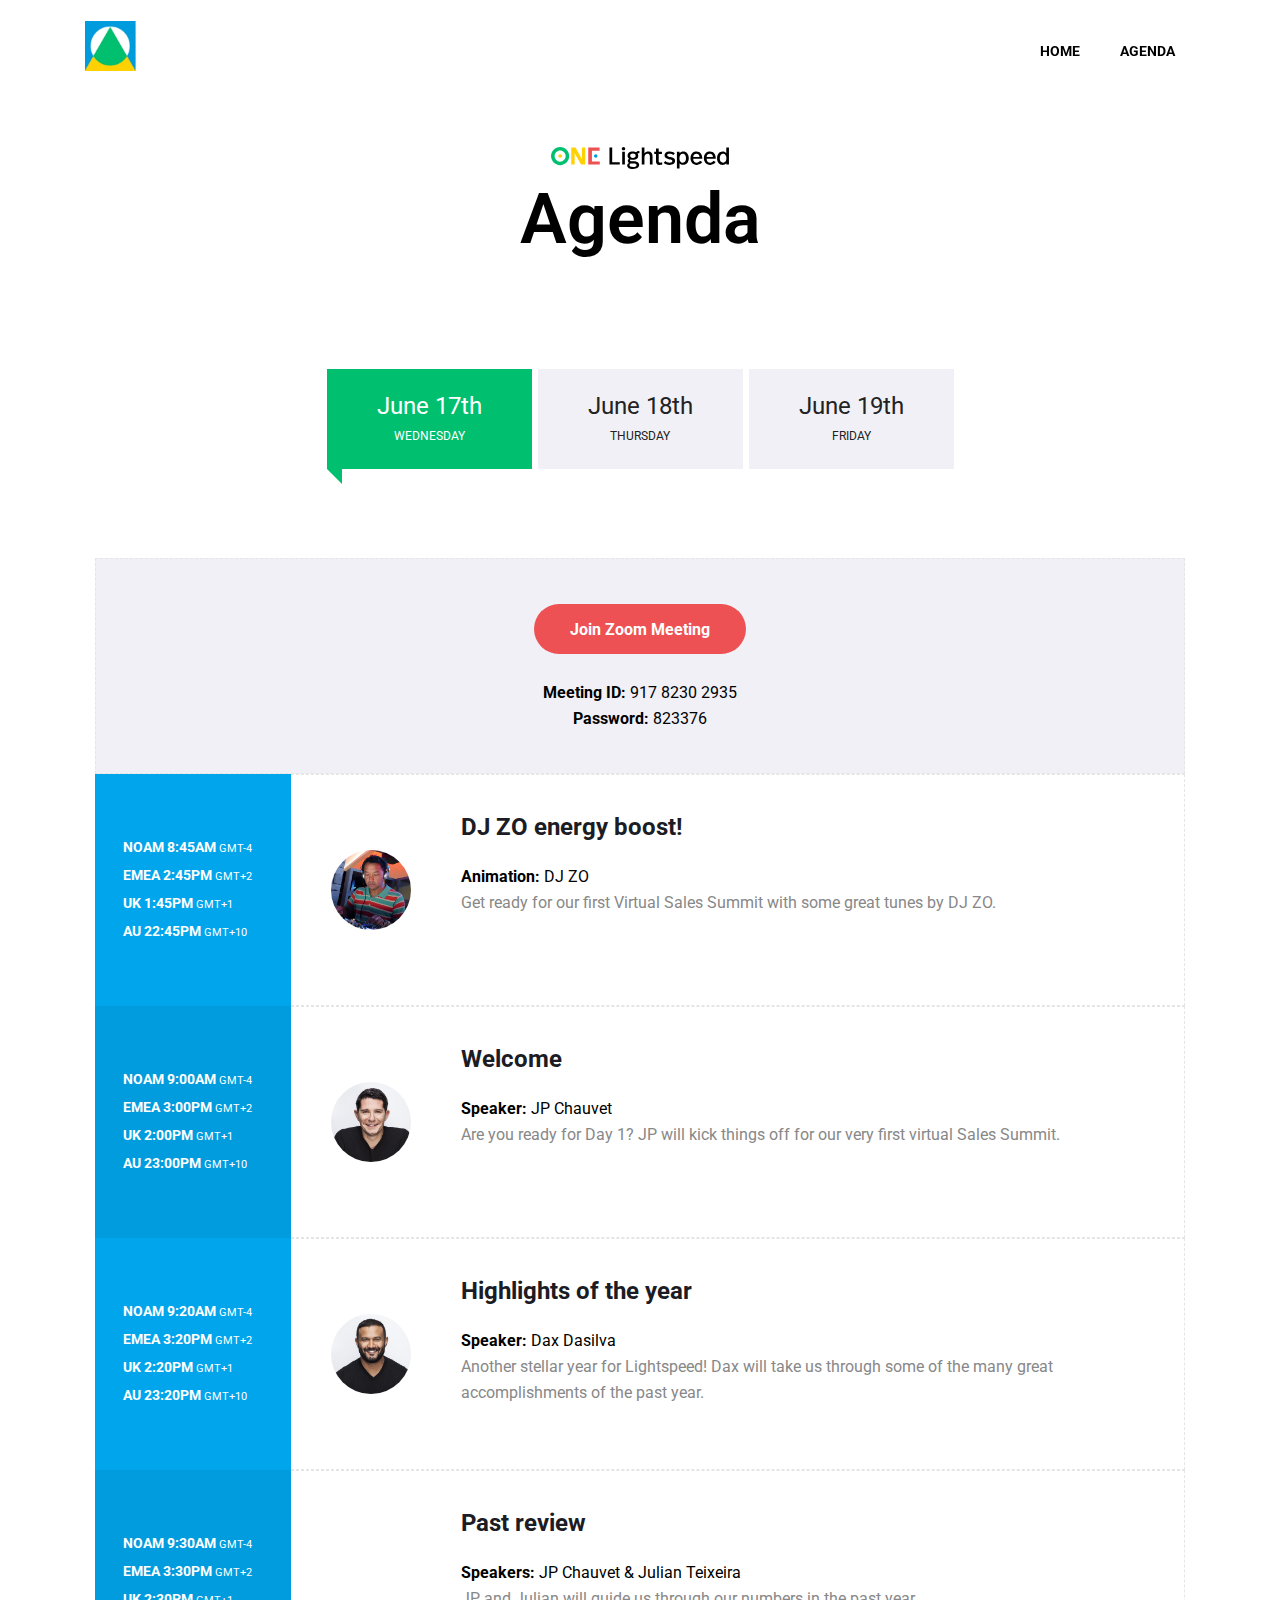
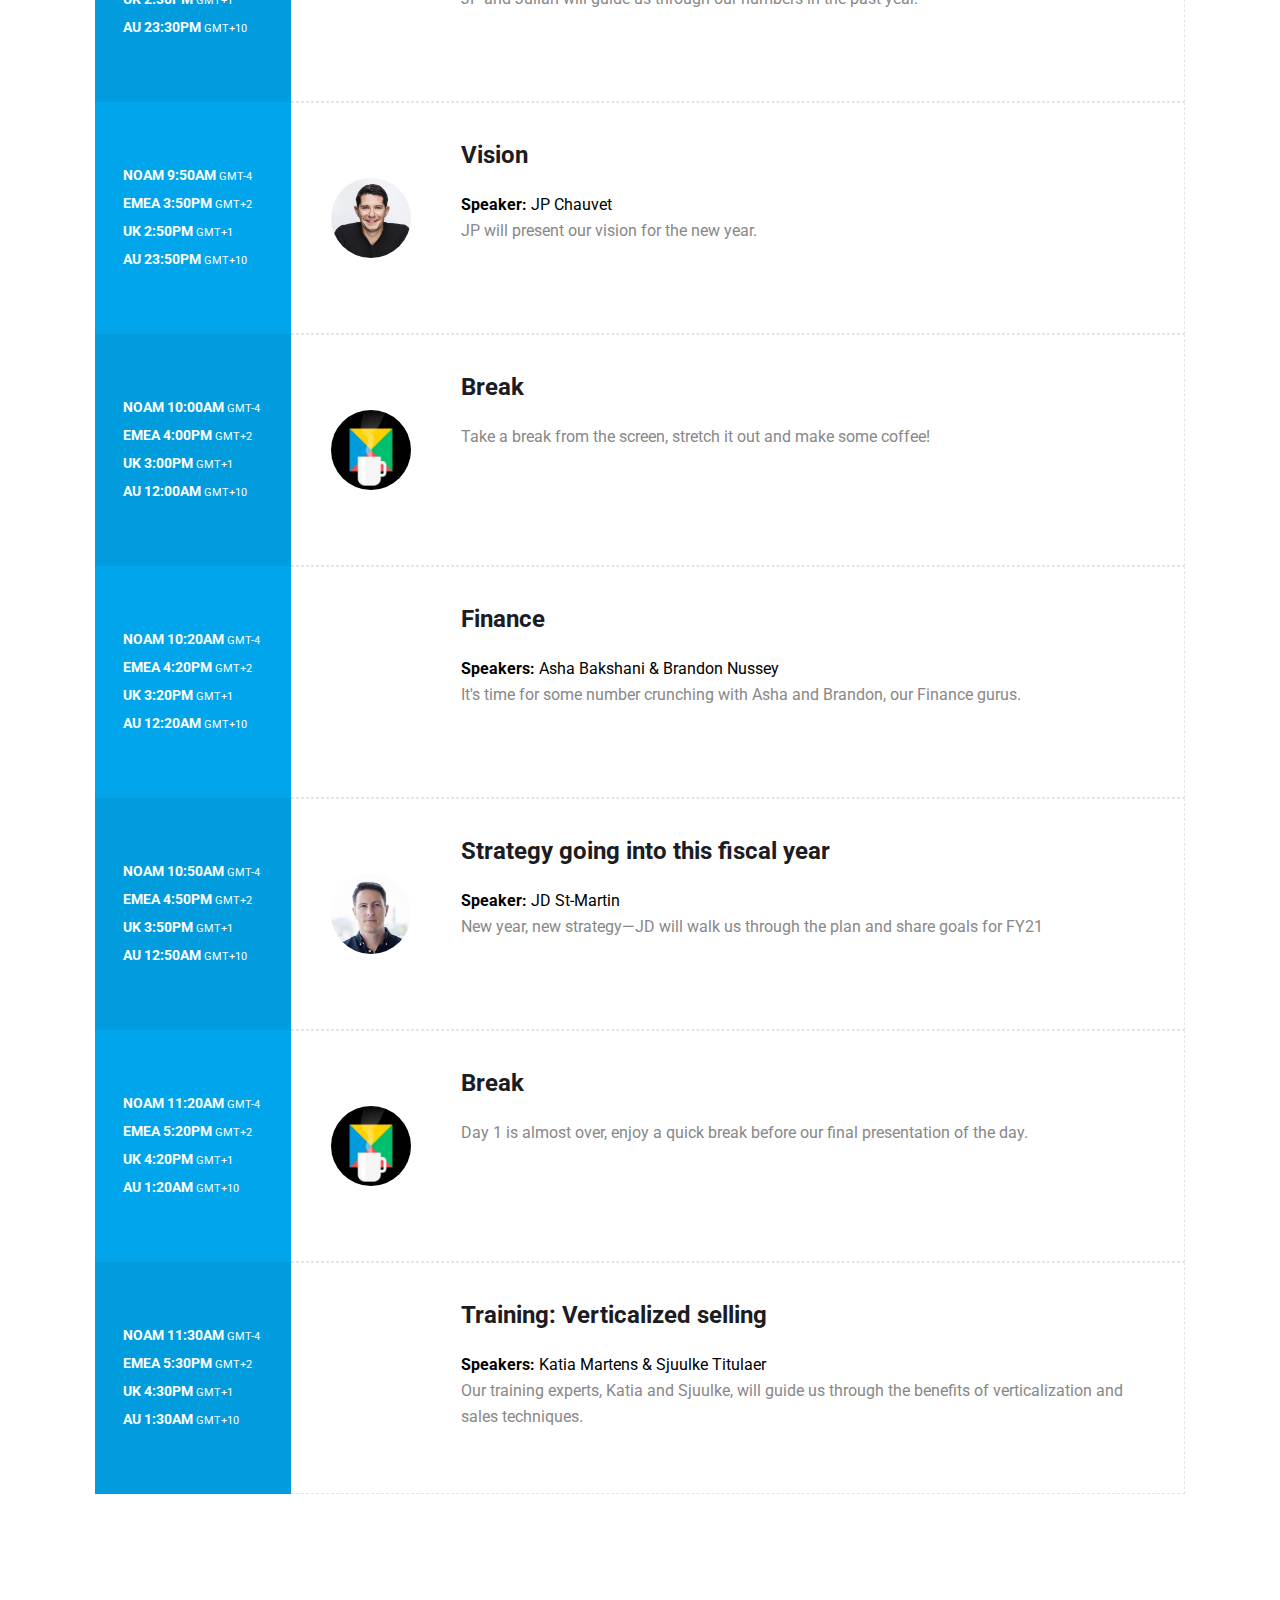
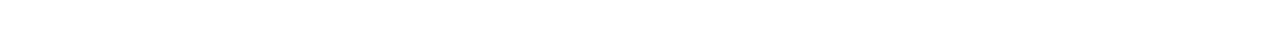
==== commit 0b990531: "awards" ====
--- a/agenda/index.html
+++ b/agenda/index.html
@@ -656,11 +656,12 @@
                                  <span>AU 23:00PM <small>GMT+10</small></span>
                               </div>
                               <div class="schedule-slot-info">
-                                    <img class="schedule-slot-speakers" src="../static/images/speakers/guest.jpg" alt="asha">
-                                 <div class="schedule-slot-info-content">
-                                    <h3 class="schedule-slot-title">Awards
-                                    </h3>
-                                    <p>Description</p>
+                                    <img class="schedule-slot-speakers" src="../static/images/speakers/julian-andrian.gif" alt="asha">
+                                 <div class="schedule-slot-info-content">
+                                    <h3 class="schedule-slot-title">Lightspeed Awards
+                                    </h3>
+                                    <p class="name-speaker"><b>Speakers:</b> Julian & Adrian</p>
+                                    <p>It's time to recognize our top achievers with Julian and Adrian and celebrate the wins Lightspeed-style!</p>
                                     <br/>
                                     
                                  </div>
@@ -700,11 +701,11 @@
                                  <span>AU 1:00AM <small>GMT+10</small></span>
                               </div>
                               <div class="schedule-slot-info">
-                                    <img class="schedule-slot-speakers" src="../static/images/speakers/jd-adrian.gif" alt="asha">
+                                    <img class="schedule-slot-speakers" src="../static/images/speakers/jd-adrian-nick.gif" alt="asha">
                                  <div class="schedule-slot-info-content">
                                     <h3 class="schedule-slot-title">Targets
                                     </h3>
-                                    <p class="name-speaker"><b>Speakers:</b> JD St-Martin & Adrian Valeriano</p>
+                                    <p class="name-speaker"><b>Speakers:</b> JD St-Martin, Adrian Valeriano & Nick Cloete</p>
                                     <p>We're all about hitting targets. Let's take a look at some numbers with JD and Adrian.</p>
                                     <br/>
                                     
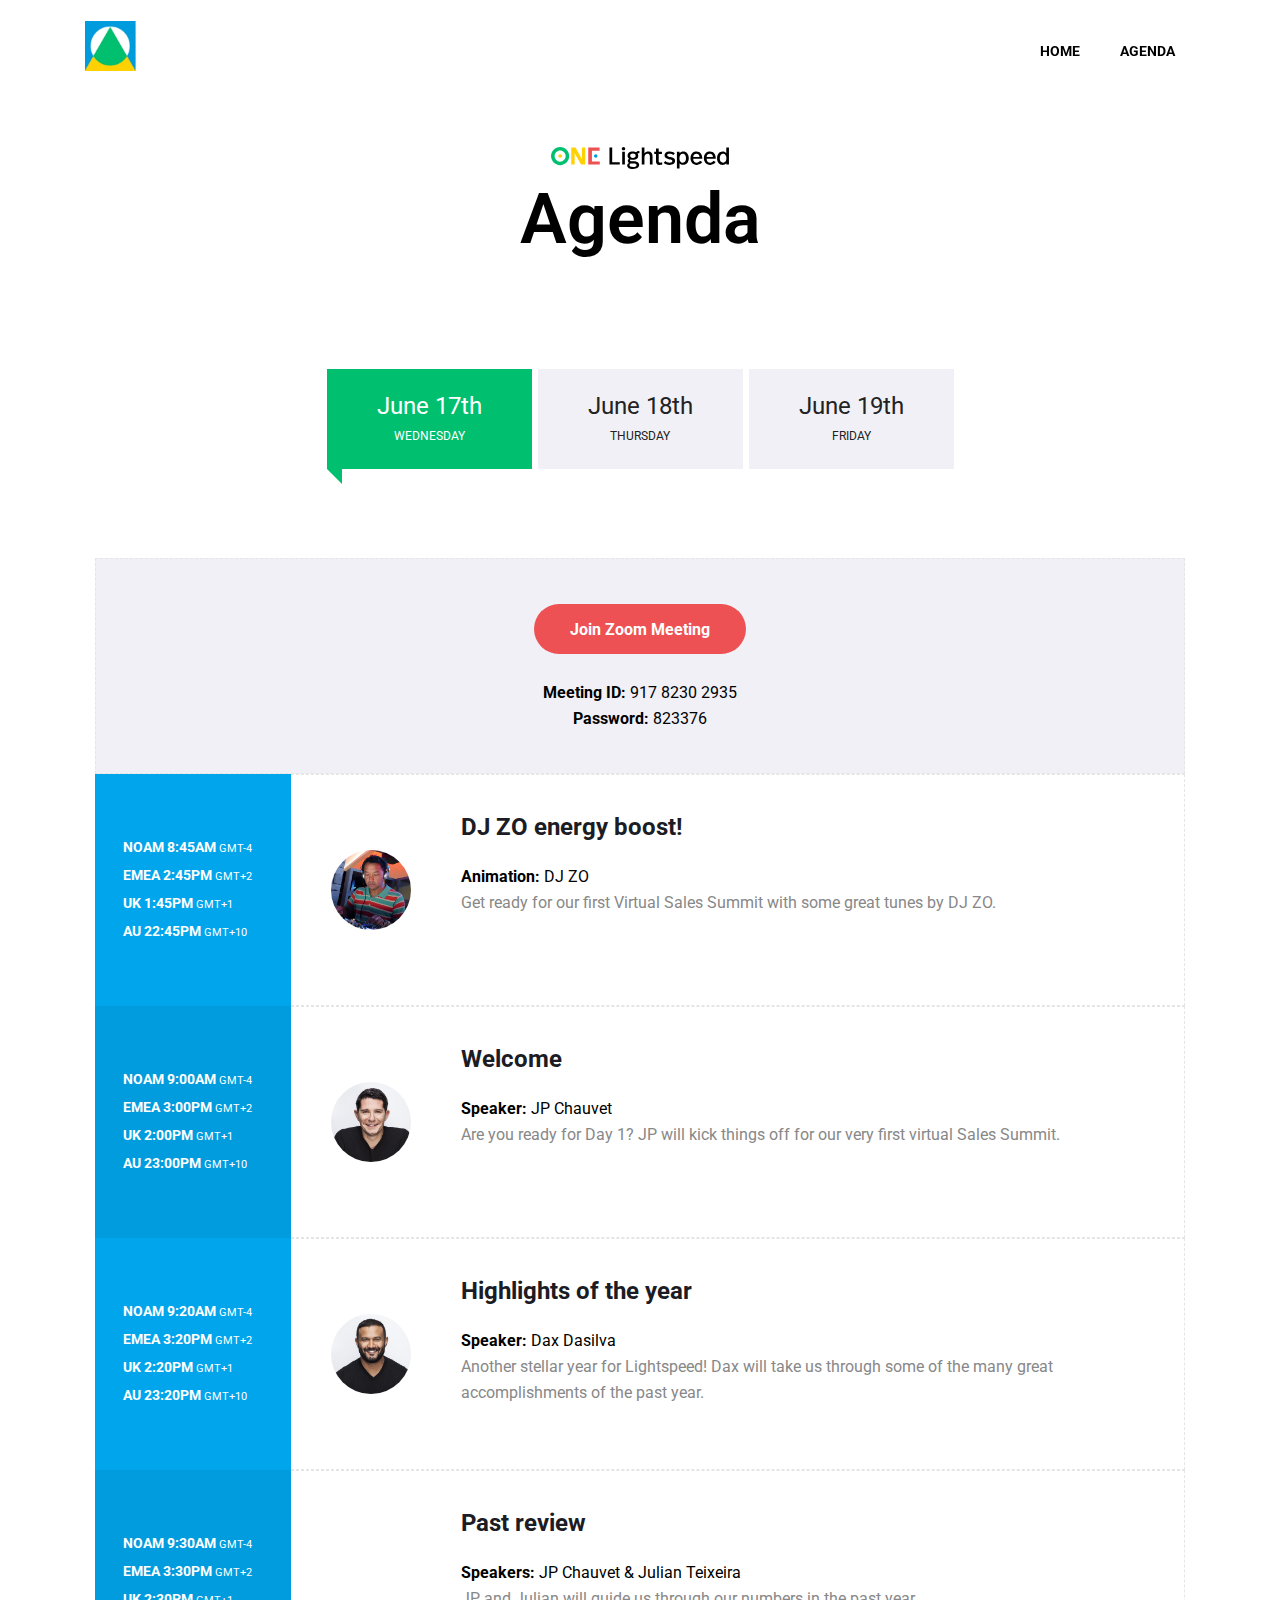
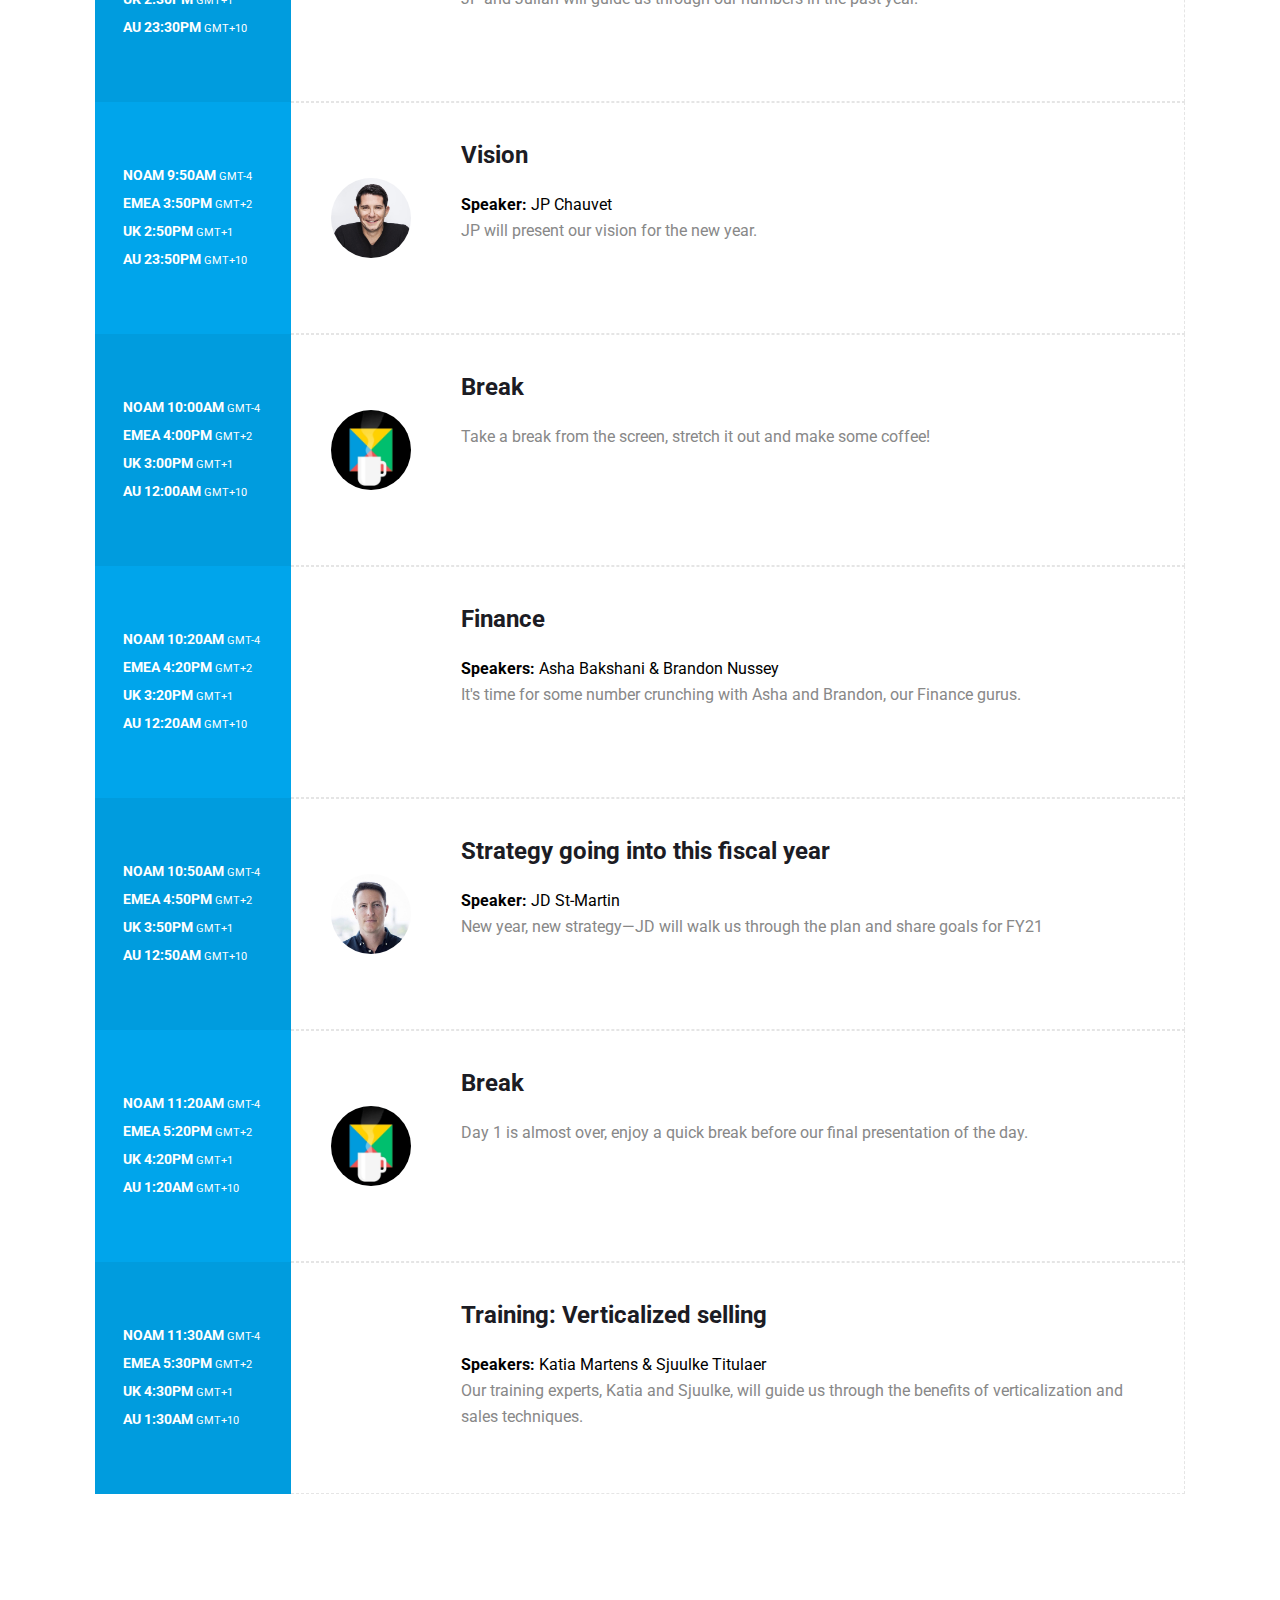
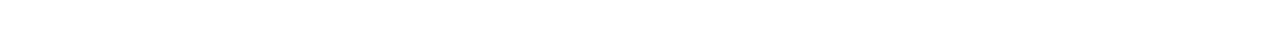
==== commit 7ffd7cc7: "Update index.html" ====
--- a/agenda/index.html
+++ b/agenda/index.html
@@ -660,7 +660,7 @@
                                  <div class="schedule-slot-info-content">
                                     <h3 class="schedule-slot-title">Lightspeed Awards
                                     </h3>
-                                    <p class="name-speaker"><b>Speakers:</b> Julian & Adrian</p>
+                                    <p class="name-speaker"><b>Speakers:</b> Julian Teixeira & Adrian Valeriano</p>
                                     <p>It's time to recognize our top achievers with Julian and Adrian and celebrate the wins Lightspeed-style!</p>
                                     <br/>
                                     
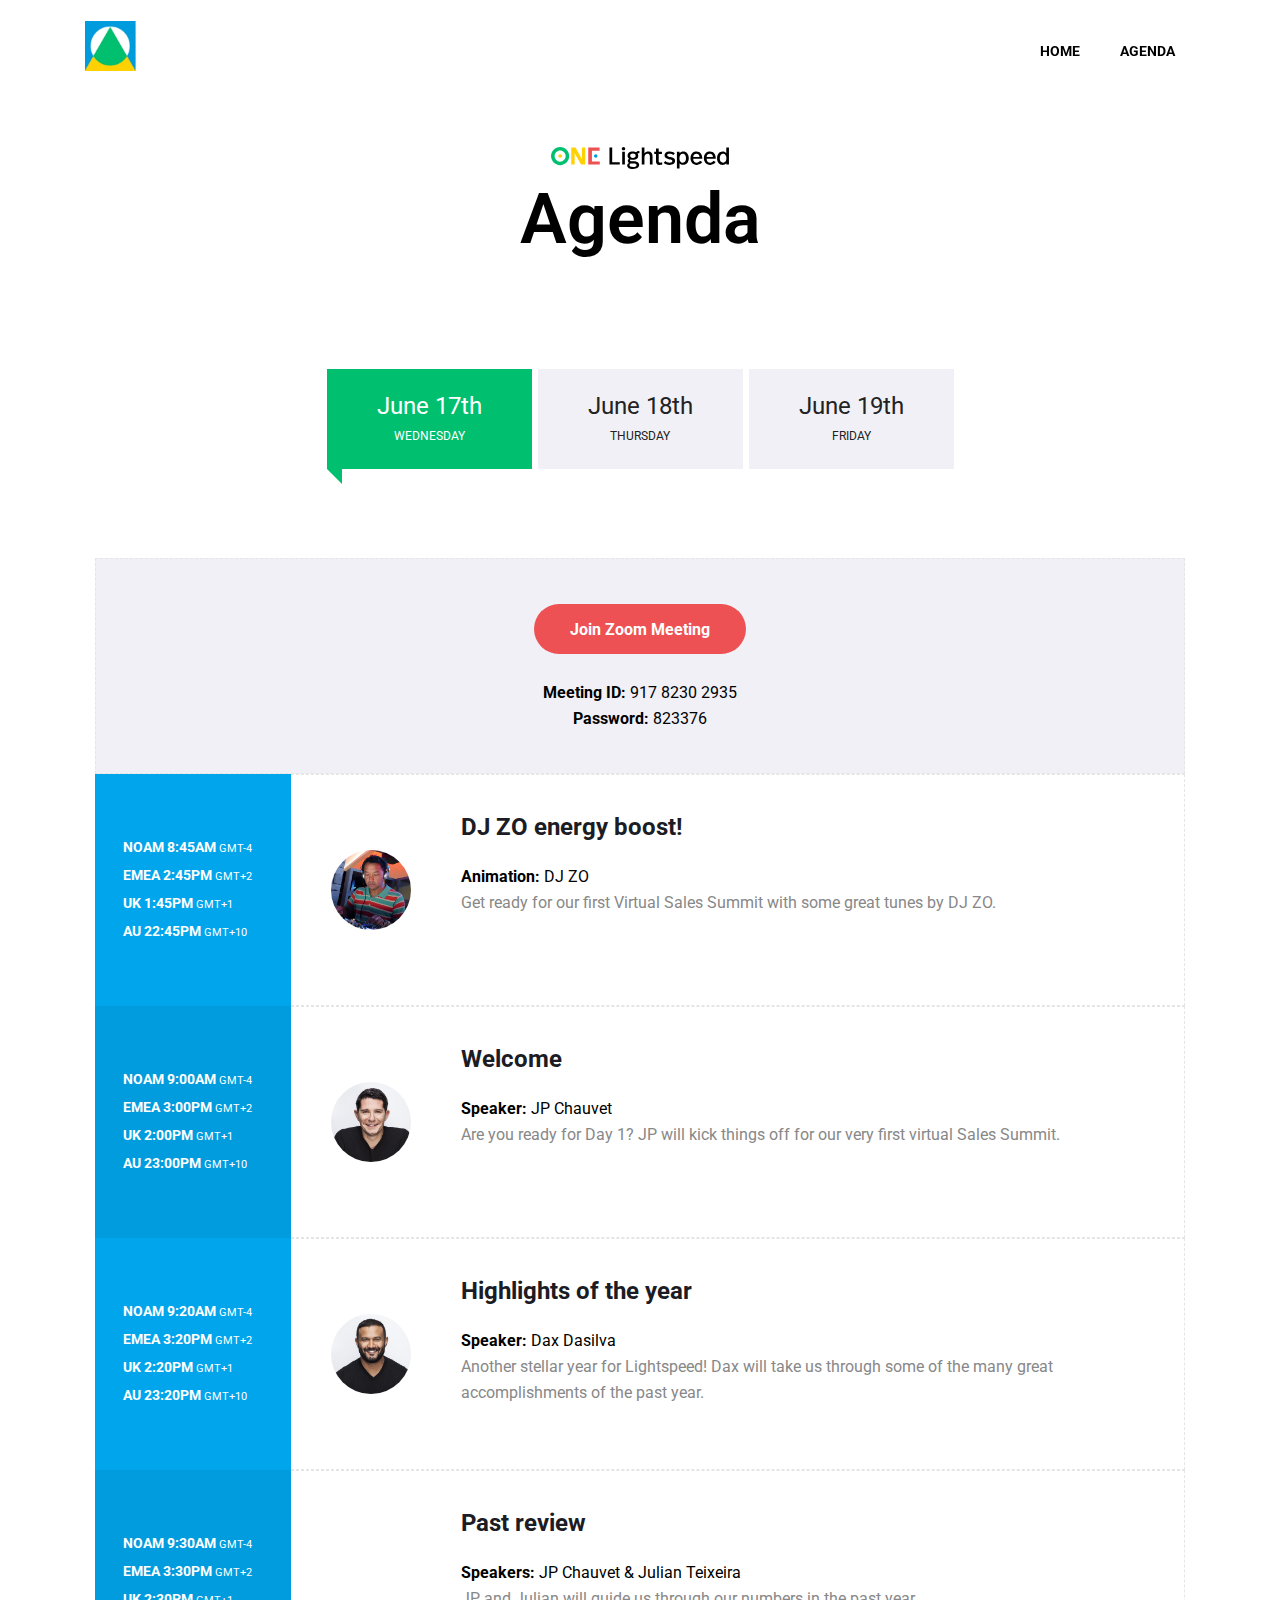
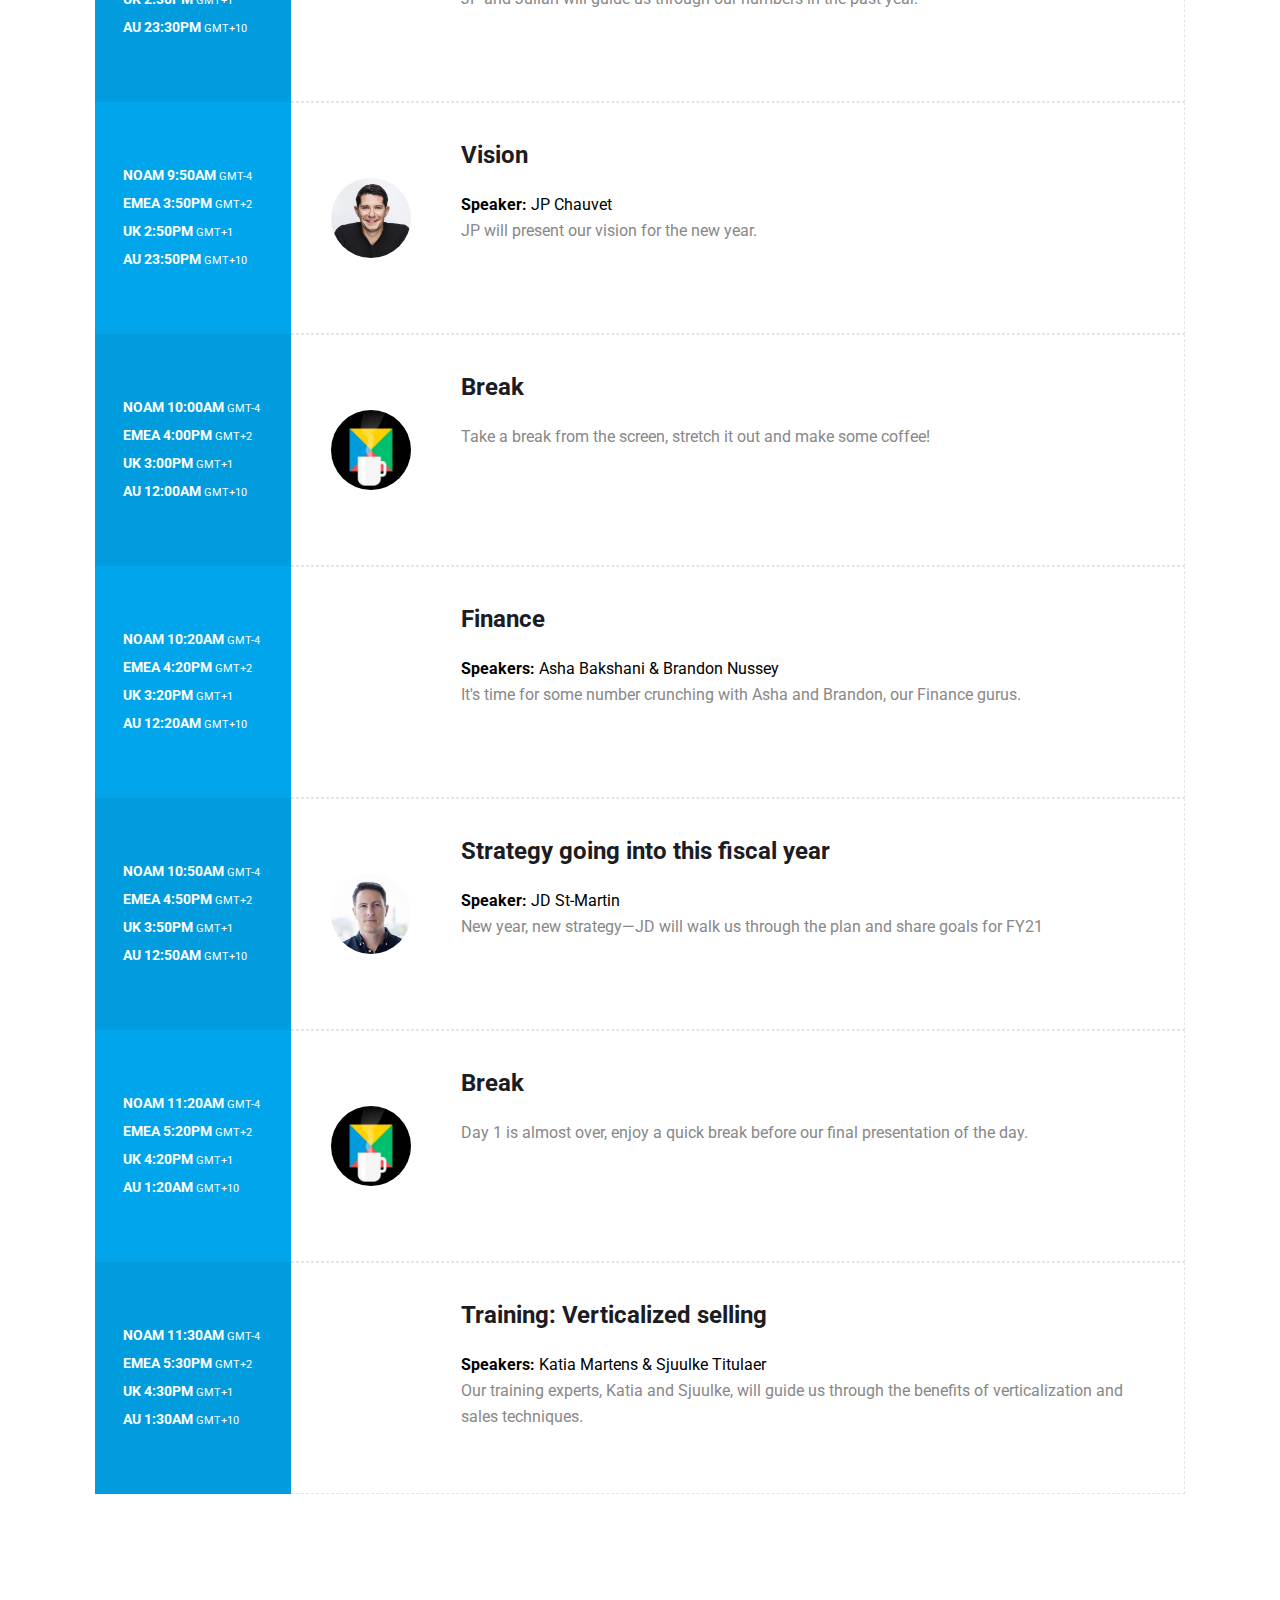
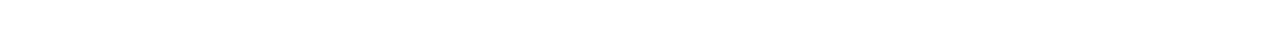
==== commit 2a994e11: "Update index.html" ====
--- a/agenda/index.html
+++ b/agenda/index.html
@@ -706,7 +706,7 @@
                                     <h3 class="schedule-slot-title">Targets
                                     </h3>
                                     <p class="name-speaker"><b>Speakers:</b> JD St-Martin, Adrian Valeriano & Nick Cloete</p>
-                                    <p>We're all about hitting targets. Let's take a look at some numbers with JD and Adrian.</p>
+                                    <p>We're all about hitting targets. Let's take a look at some numbers with JD, Adrian and Nick.</p>
                                     <br/>
                                     
                                  </div>
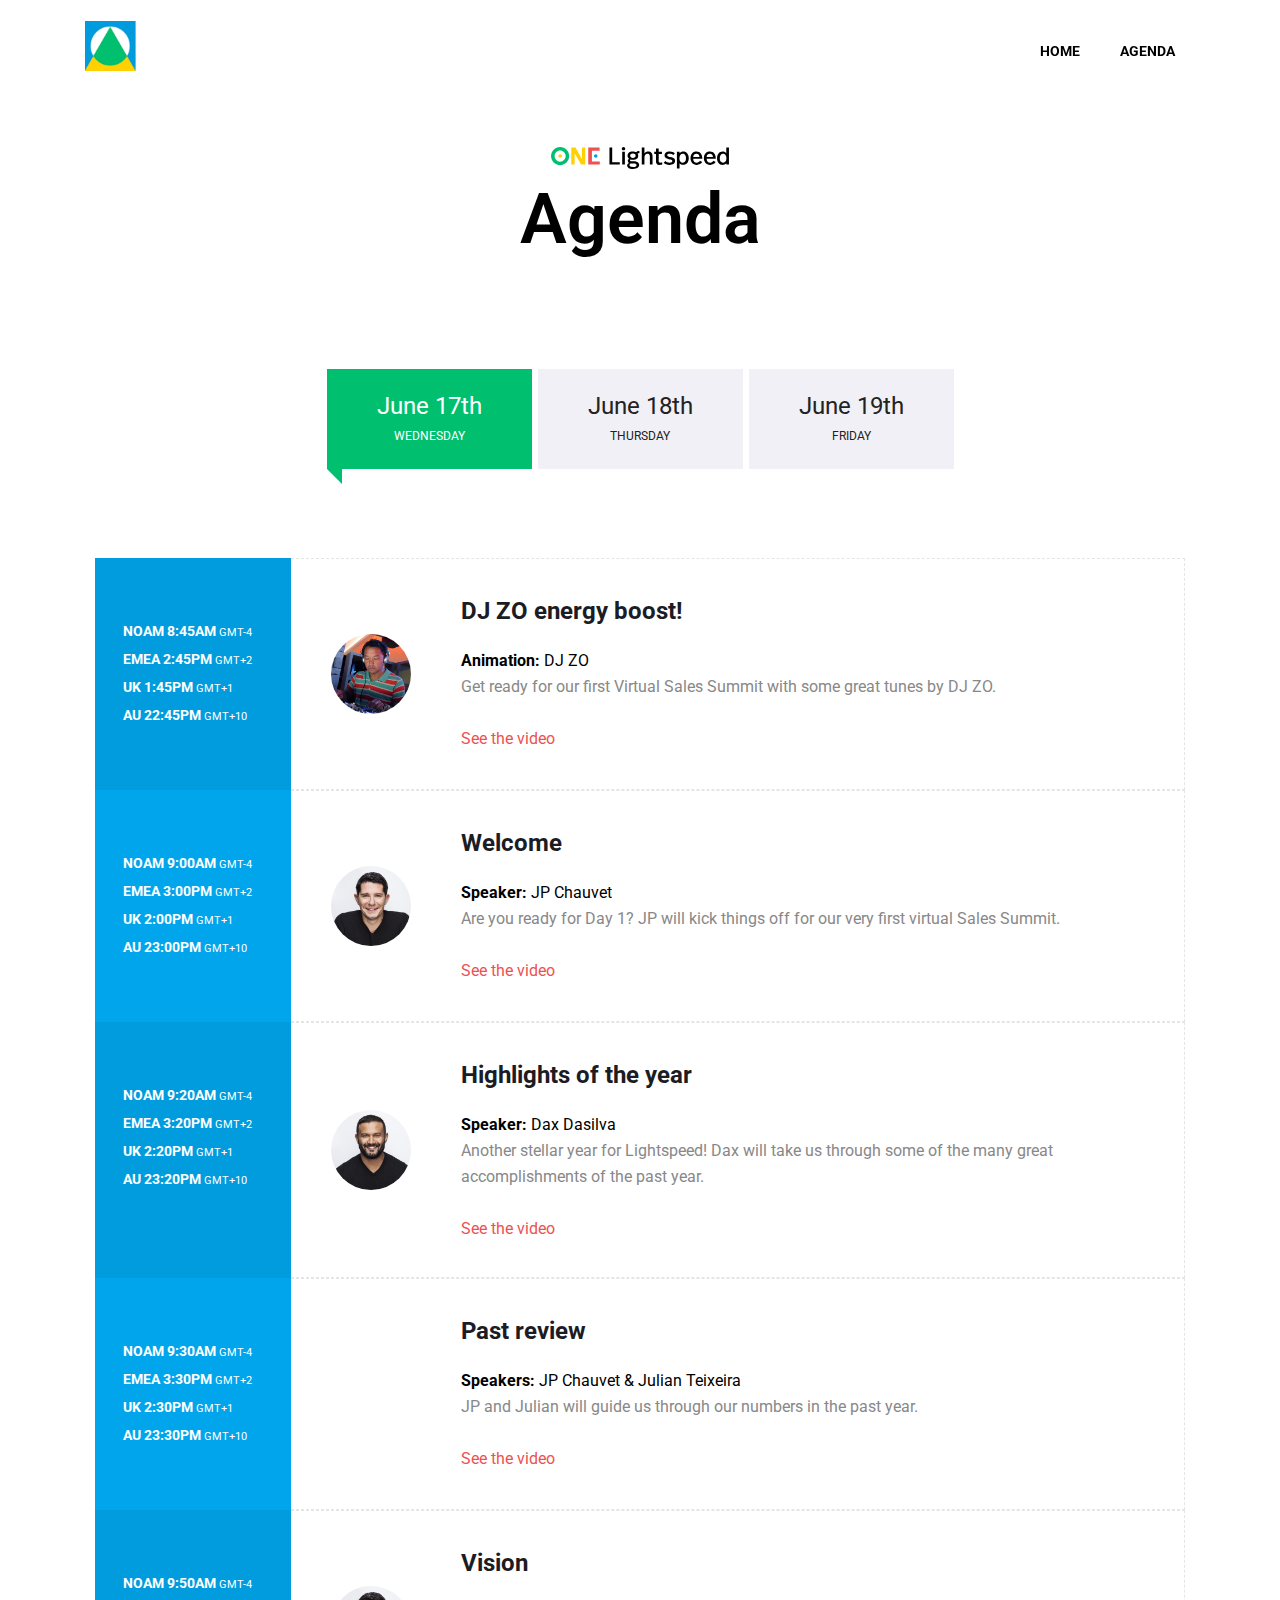
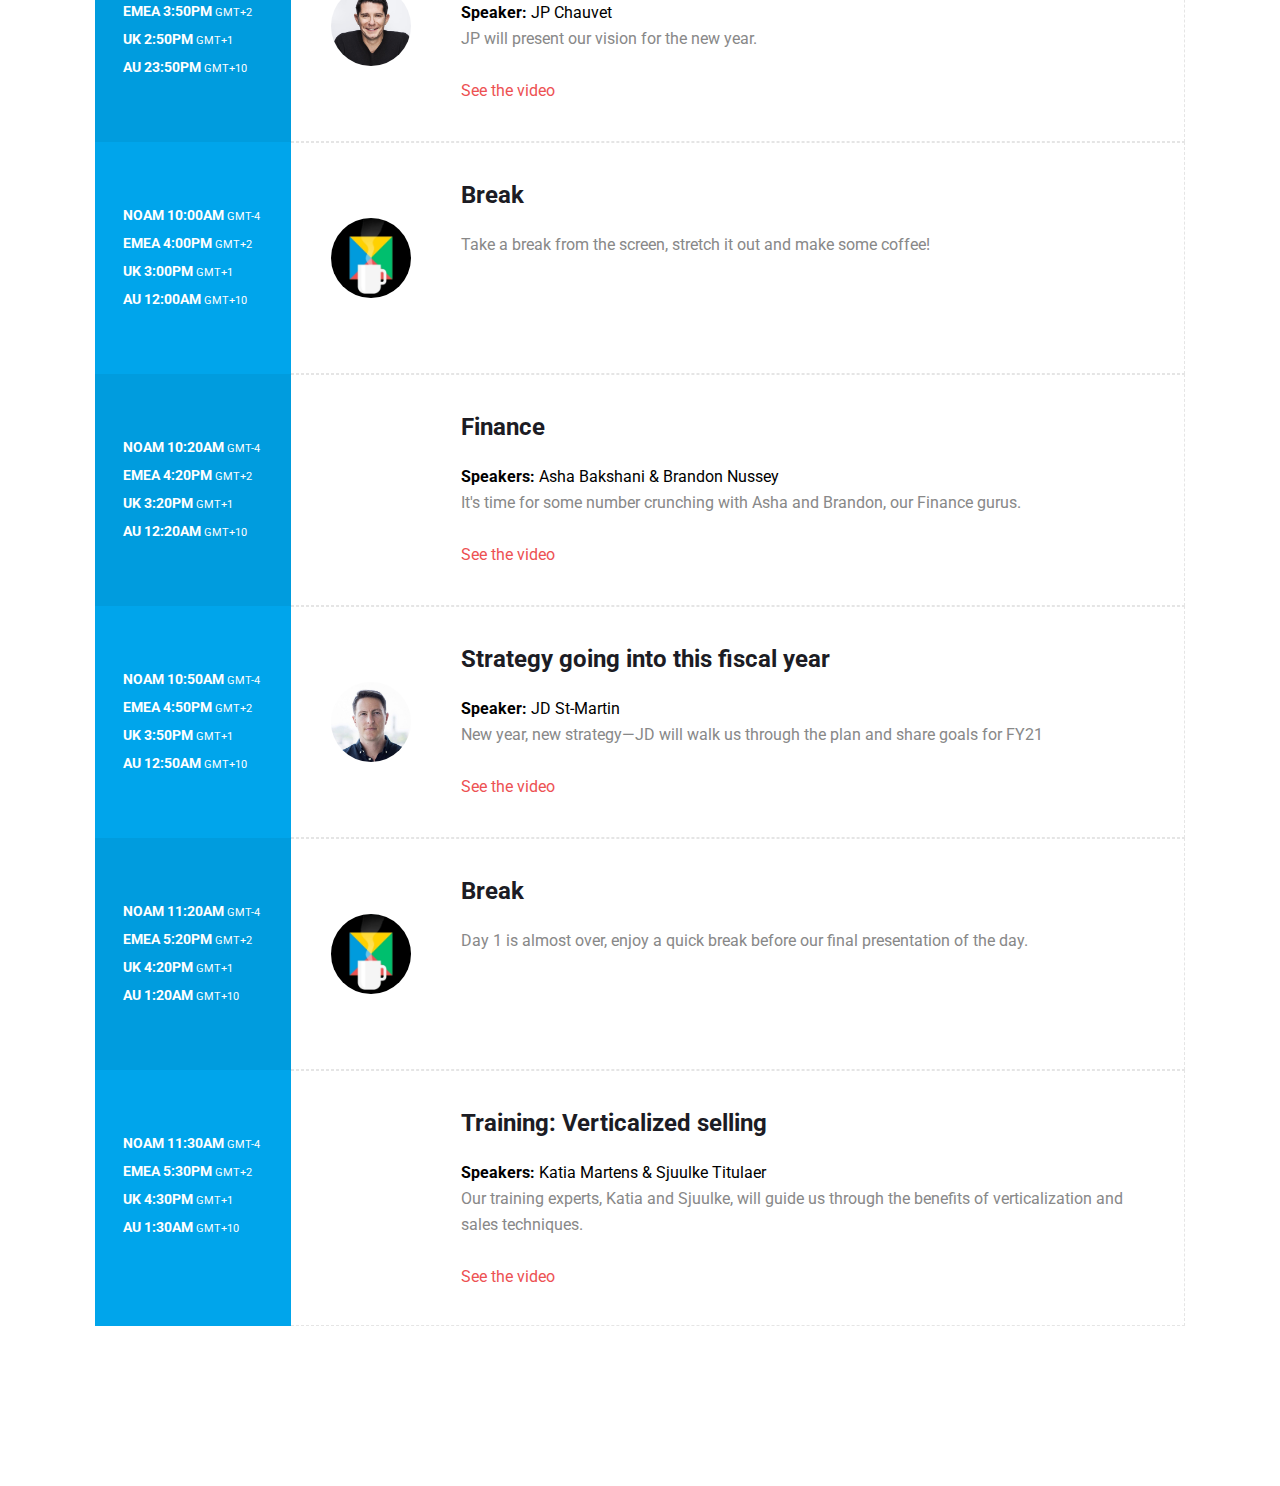
==== commit 34157468: "after summit" ====
--- a/agenda/index.html
+++ b/agenda/index.html
@@ -199,14 +199,6 @@
                   <div class="tab-content schedule-tabs">
                         <div role="tabpanel" class="tab-pane active" id="date1">
 
-                           <div class="center-zoom-info">
-                              <a class="btn" target="_blank" href="https://lightspeed.zoom.us/j/91782302935?pwd=RzJ6UVNPaUZ1aGZucmlySTU4ZHBOZz09">Join Zoom Meeting</a>
-                              <br/>
-                              <p class="name-speaker">
-                                 <b>Meeting ID:</b> 917 8230 2935<br/>
-                                 <b>Password:</b> 823376
-                              </p>
-                           </div>
 
                            <!--schedule-listing start -->
                            <div class="schedule-listing">
@@ -223,6 +215,8 @@
                                     </h3>
                                     <p class="name-speaker"><b>Animation:</b> DJ ZO</p>
                                     <p>Get ready for our first Virtual Sales Summit with some great tunes by DJ ZO.</p>
+                                    <br/>
+                                    <a href="https://drive.google.com/file/d/11M3Sp9BMxhcv-xyTS9OiCcee4dFurl5u/view?usp=sharing" target="_blank">See the video</a>
                                     
                                  </div>
                                  <!--Info content end -->
@@ -246,6 +240,7 @@
                                     <p class="name-speaker"><b>Speaker:</b> JP Chauvet</p>
                                     <p>Are you ready for Day 1? JP will kick things off for our very first virtual Sales Summit.</p>
                                     <br/>
+                                    <a href="https://drive.google.com/file/d/1wEb79-jn6n6U8n1403-6Ga-89Wo4Nk8I/view?usp=sharing" target="_blank">See the video</a>
                                     
                                  </div>
                                  <!--Info content end -->
@@ -269,6 +264,7 @@
                                     <p class="name-speaker"><b>Speaker:</b> Dax  Dasilva</p>
                                     <p>Another stellar year for Lightspeed! Dax will take us through some of the many great accomplishments of the past year.</p>
                                     <br/>
+                                    <a href="https://drive.google.com/file/d/1B7RQ3A4abSJRjJBR-sktmbJ8kKWJoCvD/view?usp=sharing" target="_blank">See the video</a>
                                     
                                  </div>
                                  <!--Info content end -->
@@ -292,6 +288,7 @@
                                     <p class="name-speaker"><b>Speakers:</b> JP Chauvet & Julian Teixeira</p>
                                     <p>JP and Julian will guide us through our numbers in the past year.</p>
                                     <br/>
+                                    <a href="https://drive.google.com/file/d/1f1rp9YXnxPkeAKHYalsH0HzE40THDiDn/view?usp=sharing" target="_blank">See the video</a>
                                     
                                  </div>
                                  <!--Info content end -->
@@ -315,6 +312,7 @@
                                     <p class="name-speaker"><b>Speaker:</b> JP Chauvet</p>
                                     <p>JP will present our vision for the new year. </p>
                                     <br/>
+                                    <a href="https://drive.google.com/file/d/1-PXo3USews_0G9OSZtqlq4_pTt7KzjFK/view?usp=sharing" target="_blank">See the video</a>
                                     
                                  </div>
                                  <!--Info content end -->
@@ -358,6 +356,7 @@
                                     <p class="name-speaker"><b>Speakers:</b> Asha Bakshani & Brandon Nussey</p>
                                     <p>It's time for some number crunching with Asha and Brandon, our Finance gurus.</p>
                                     <br/>
+                                    <a href="https://drive.google.com/file/d/1Yo0-_hk6lRd-7pxi6mZvm-3yTq13gIVD/view?usp=sharing" target="_blank">See the video</a>
                                     
                                  </div>
                                  <!--Info content end -->
@@ -381,6 +380,7 @@
                                     <p class="name-speaker"><b>Speaker:</b> JD St-Martin</p>
                                     <p>New year, new strategy—JD will walk us through the plan and share goals for FY21</p>
                                     <br/>
+                                    <a href="https://drive.google.com/file/d/11uJOxS38O1OmqLNOtfs3b1iTxrwnlJ-7/view?usp=sharing" target="_blank">See the video</a>
                                     
                                  </div>
                                  <!--Info content end -->
@@ -424,6 +424,7 @@
                                     <p class="name-speaker"><b>Speakers:</b> Katia Martens & Sjuulke Titulaer</p>
                                     <p>Our training experts, Katia and Sjuulke, will guide us through the benefits of verticalization and sales techniques.</p>
                                     <br/>
+                                    <a href="https://drive.google.com/file/d/1W8FGXWpykbG3-ynyq45LVftdvAYr0crS/view?usp=sharing" target="_blank">See the video</a>
                                     
                                  </div>
                                  <!--Info content end -->
@@ -435,15 +436,6 @@
 
 
                         <div role="tabpanel" class="tab-pane" id="date2">
-
-                           <div class="center-zoom-info">
-                              <a class="btn" target="_blank" href="https://lightspeed.zoom.us/j/97874752967?pwd=V2ZJRm5YYUdBSjRMVHk1L3lkR1BnUT09">Join Zoom Meeting</a>
-                              <br/>
-                              <p class="name-speaker">
-                                 <b>Meeting ID:</b> 978 7475 2967<br/>
-                                 <b>Password:</b> 707221
-                              </p>
-                           </div>
                            
 
                            <!--schedule-listing start -->
@@ -462,6 +454,7 @@
                                     <p class="name-speaker"><b>Animation:</b> DJ ZO</p>
                                     <p>Turn up your volume for some energy-filled morning tunes by DJ ZO.</p>
                                     <br/>
+                                    <a href="https://drive.google.com/file/d/1J5IyX9jGO53bq8hyM1k7crzB8Px_O9oD/view?usp=sharing" target="_blank">See the video</a>
                                     
                                  </div>
                                  <!--Info content end -->
@@ -485,6 +478,7 @@
                                     <p class="name-speaker"><b>Speaker: </b>Lory Ajamian</p>
                                     <p>From exciting campaigns to a deeper dive into our goals, Lory will give you the Marketing lowdown. </p>
                                     <br/>
+                                    <a href="https://drive.google.com/file/d/1sglF0RJZv7aBmU94lykqn-8g1JNMalNQ/view?usp=sharing" target="_blank">See the video</a>
                                     
                                  </div>
                                  <!--Info content end -->
@@ -508,6 +502,7 @@
                                     <p class="name-speaker"><b>Speakers: </b>Jim Texier, Isabelle Benard & Jean-Philippe Leblanc</p>
                                     <p>Jim, Isabelle and Jean-Philippe will take us through the mission, technology pillars and tenets that make our products great. </p>
                                     <br/>
+                                    <a href="https://drive.google.com/file/d/1pH4I5W1nK12cYScsgEkFGl3kTti8df0l/view?usp=sharing" target="_blank">See the video</a>
                                     
                                  </div>
                                  <!--Info content end -->
@@ -556,6 +551,7 @@
                                     </p>
                                     <p>Excited for more product info? Asim, Jona, David, Roberto and Guillaume will take us through the product roadmap and more. </p>
                                     <br/>
+                                    <a href="https://drive.google.com/file/d/128tPCbb2pjAPvemGMhFp6Npv3IOYsbuJ/view?usp=sharing" target="_blank">See the video</a>
                                     
                                  </div>
                                  <!--Info content end -->
@@ -581,6 +577,7 @@
                                     <p class="name-speaker"><b>Speakers: </b>Frederic St-Jean Mercier & Elie Aouad</p>
                                     <p>Our IS experts, Elie and Frederic, will show us the magic behind the systems that help run the Lightspeed machine. </p>
                                     <br/>
+                                    <a href="https://drive.google.com/file/d/1qvr6FAE5BztLQXeVxqLgB-uC7_7KQqSw/view?usp=sharing" target="_blank">See the video</a>
                                     
                                  </div>
                                  <!--Info content end -->
@@ -603,6 +600,7 @@
                                     </h3>
                                     <p>At Lightspeed, we love a good surprise. Get ready for our secret guest speaker to end Day 2.</p>
                                     <br/>
+                                    <a href="https://drive.google.com/file/d/1qRzYcTlxeTkofDdxcgS069fmvqBuMe4l/view?usp=sharing" target="_blank">See the video</a>
                                     
                                  </div>
                                  <!--Info content end -->
@@ -614,15 +612,6 @@
 
 
                         <div role="tabpanel" class="tab-pane" id="date3">
-
-                           <div class="center-zoom-info">
-                              <a class="btn" target="_blank" href="https://lightspeed.zoom.us/j/97446185112?pwd=Q2phUHJPb3UxMHlDMVFhcGVxcFRPZz09">Join Zoom Meeting</a>
-                              <br/>
-                              <p class="name-speaker">
-                                 <b>Meeting ID:</b> 974 4618 5112<br/>
-                                 <b>Password:</b> 614499
-                              </p>
-                           </div>
                            
                            <!--schedule-listing start -->
                            <div class="schedule-listing">
@@ -640,6 +629,7 @@
                                     <p class="name-speaker"><b>Animation:</b> DJ ZO</p>
                                     <p>Day 3 here we go! Get up and ready to go with DJ ZO's daily energy boost. </p>
                                     <br/>
+                                    <a href="https://drive.google.com/file/d/19LzCBas-EM0cStBOUdigSOg7tAa0--fa/view?usp=sharing" target="_blank">See the video</a>
                                     
                                  </div>
                                  <!--Info content end -->
@@ -663,6 +653,7 @@
                                     <p class="name-speaker"><b>Speakers:</b> Julian Teixeira & Adrian Valeriano</p>
                                     <p>It's time to recognize our top achievers with Julian and Adrian and celebrate the wins Lightspeed-style!</p>
                                     <br/>
+                                    <a href="https://drive.google.com/file/d/1gMT9hQbRGXO4volkEuTtWttcZ18QkXPK/view?usp=sharing" target="_blank">See the video</a>
                                     
                                  </div>
                                  <!--Info content end -->
@@ -683,8 +674,9 @@
                                  <div class="schedule-slot-info-content">
                                     <h3 class="schedule-slot-title">Guest Speaker
                                     </h3>
-                                    <p>Start your day right with our next surprise guest speaker.</p>
-                                    <br/>
+                                    <p>Another day, another surprise! Get ready for today’s guest speaker.</p>
+                                    <br/>
+                                    <a href="" target="_blank">See the video</a>
                                     
                                  </div>
                                  <!--Info content end -->
@@ -708,6 +700,7 @@
                                     <p class="name-speaker"><b>Speakers:</b> JD St-Martin, Adrian Valeriano & Nick Cloete</p>
                                     <p>We're all about hitting targets. Let's take a look at some numbers with JD, Adrian and Nick.</p>
                                     <br/>
+                                    <a href="https://drive.google.com/file/d/11aKGZaE_QPsJ_kUBZ0KtCYTFOt-nS3nS/view?usp=sharing" target="_blank">See the video</a>
                                     
                                  </div>
                                  <!--Info content end -->
@@ -731,6 +724,7 @@
                                     <p class="name-speaker"><b>Speaker:</b> JP Chauvet</p>
                                     <p>Another great Sales Summit comes to an end. Thanks for tuning in!</p>
                                     <br/>
+                                    <a href="https://drive.google.com/file/d/1oXqyZEeU2SKOjv_hdj4a67EegyJS9_DN/view?usp=sharing" target="_blank">See the video</a>
                                     
                                  </div>
                                  <!--Info content end -->
@@ -751,13 +745,6 @@
                                     </h3>
                                     <p class="name-speaker"><b>Animation:</b> DJ ZO</p>
                                     <p>Time to party, EMEA style!</p>
-                                    <br/>
-                                    <a class="btn" target="_blank" href="https://lightspeed.zoom.us/j/98833381177?pwd=UXVDdDVUb0gyWk9scmdiR1E1d3A2QT09">Join Zoom Meeting</a>
-                                    <br/><br/>
-                                    <p class="name-speaker">
-                                       <b>Meeting ID:</b> 988 3338 1177<br/>
-                                       <b>Password:</b> 022570
-                                    </p>
                                     
                                  </div>
                                  <!--Info content end -->
@@ -777,13 +764,6 @@
                                     </h3>
                                     <p class="name-speaker"><b>Animation:</b> DJ ZO</p>
                                     <p>Get ready to party NOAM!</p>
-                                    <br/>
-                                    <a class="btn" target="_blank" href="https://lightspeed.zoom.us/j/98669274767?pwd=UHVXOWpvbjF5QTJPSU12SVlHSWtDdz09">Join Zoom Meeting</a>
-                                    <br/><br/>
-                                    <p class="name-speaker">
-                                       <b>Meeting ID:</b> 986 6927 4767<br/>
-                                       <b>Password:</b> 155563
-                                    </p>
                                     
                                  </div>
                                  <!--Info content end -->
--- a/static/css/style.css
+++ b/static/css/style.css
@@ -2975,6 +2975,7 @@
 p.home-intro {
   text-align: justify;
   margin-bottom:60px;
+  margin-top: 40px;
   color:#000;
 }
 
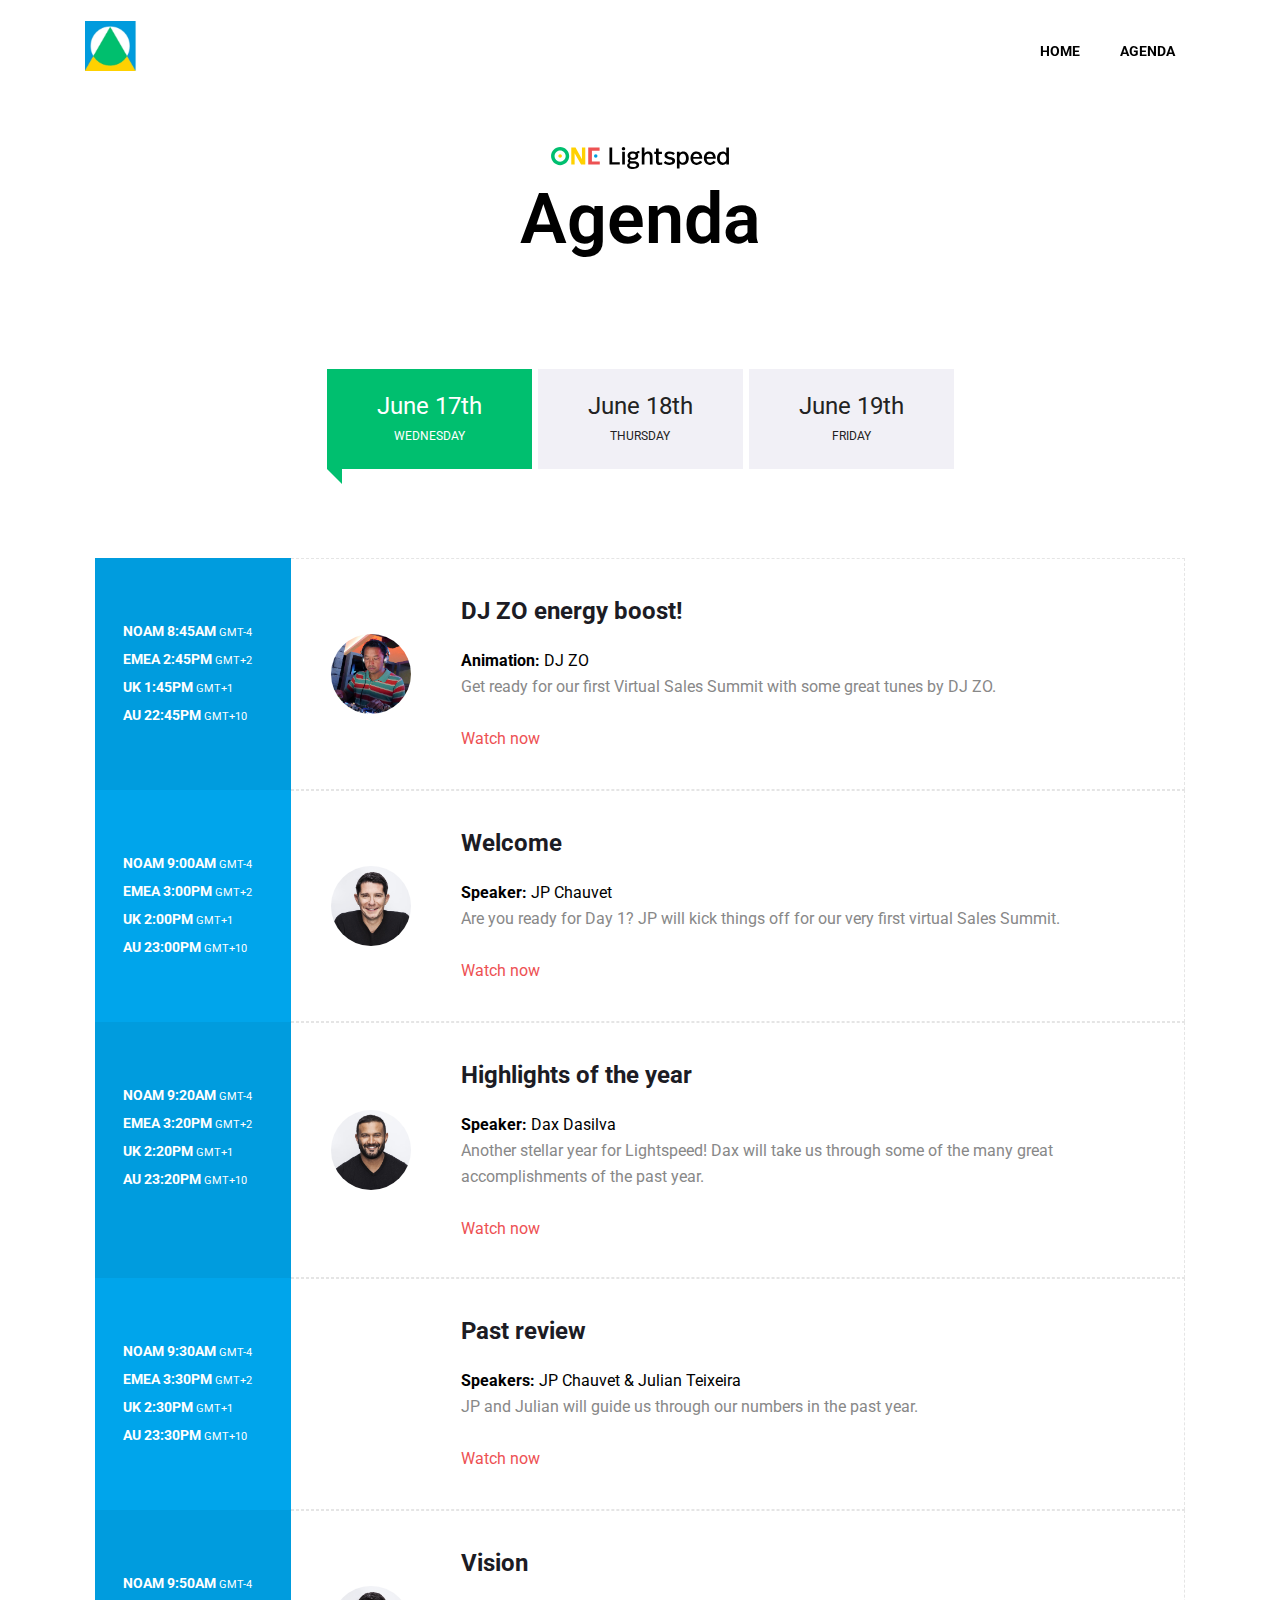
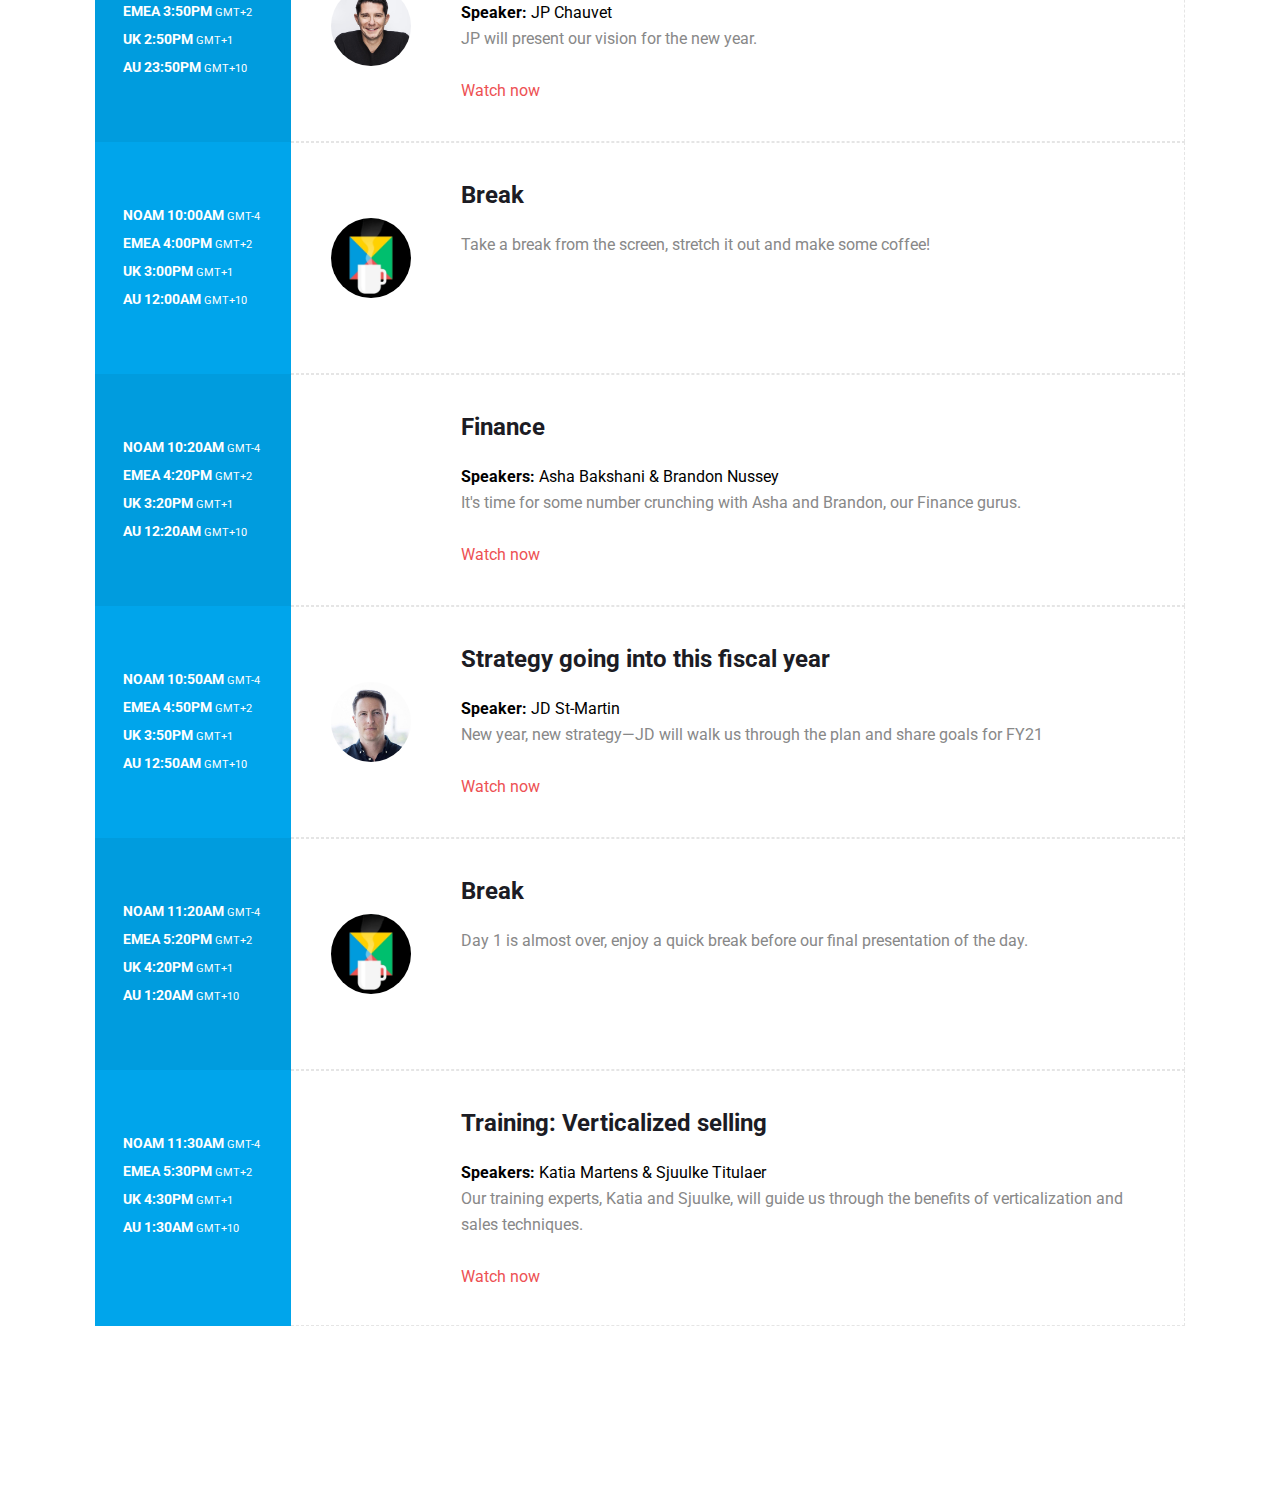
==== commit a977ad1e: "Update index.html" ====
--- a/agenda/index.html
+++ b/agenda/index.html
@@ -216,7 +216,7 @@
                                     <p class="name-speaker"><b>Animation:</b> DJ ZO</p>
                                     <p>Get ready for our first Virtual Sales Summit with some great tunes by DJ ZO.</p>
                                     <br/>
-                                    <a href="https://drive.google.com/file/d/11M3Sp9BMxhcv-xyTS9OiCcee4dFurl5u/view?usp=sharing" target="_blank">See the video</a>
+                                    <a href="https://drive.google.com/file/d/11M3Sp9BMxhcv-xyTS9OiCcee4dFurl5u/view?usp=sharing" target="_blank">Watch now</a>
                                     
                                  </div>
                                  <!--Info content end -->
@@ -240,7 +240,7 @@
                                     <p class="name-speaker"><b>Speaker:</b> JP Chauvet</p>
                                     <p>Are you ready for Day 1? JP will kick things off for our very first virtual Sales Summit.</p>
                                     <br/>
-                                    <a href="https://drive.google.com/file/d/1wEb79-jn6n6U8n1403-6Ga-89Wo4Nk8I/view?usp=sharing" target="_blank">See the video</a>
+                                    <a href="https://drive.google.com/file/d/1wEb79-jn6n6U8n1403-6Ga-89Wo4Nk8I/view?usp=sharing" target="_blank">Watch now</a>
                                     
                                  </div>
                                  <!--Info content end -->
@@ -264,7 +264,7 @@
                                     <p class="name-speaker"><b>Speaker:</b> Dax  Dasilva</p>
                                     <p>Another stellar year for Lightspeed! Dax will take us through some of the many great accomplishments of the past year.</p>
                                     <br/>
-                                    <a href="https://drive.google.com/file/d/1B7RQ3A4abSJRjJBR-sktmbJ8kKWJoCvD/view?usp=sharing" target="_blank">See the video</a>
+                                    <a href="https://drive.google.com/file/d/1B7RQ3A4abSJRjJBR-sktmbJ8kKWJoCvD/view?usp=sharing" target="_blank">Watch now</a>
                                     
                                  </div>
                                  <!--Info content end -->
@@ -288,7 +288,7 @@
                                     <p class="name-speaker"><b>Speakers:</b> JP Chauvet & Julian Teixeira</p>
                                     <p>JP and Julian will guide us through our numbers in the past year.</p>
                                     <br/>
-                                    <a href="https://drive.google.com/file/d/1f1rp9YXnxPkeAKHYalsH0HzE40THDiDn/view?usp=sharing" target="_blank">See the video</a>
+                                    <a href="https://drive.google.com/file/d/1f1rp9YXnxPkeAKHYalsH0HzE40THDiDn/view?usp=sharing" target="_blank">Watch now</a>
                                     
                                  </div>
                                  <!--Info content end -->
@@ -312,7 +312,7 @@
                                     <p class="name-speaker"><b>Speaker:</b> JP Chauvet</p>
                                     <p>JP will present our vision for the new year. </p>
                                     <br/>
-                                    <a href="https://drive.google.com/file/d/1-PXo3USews_0G9OSZtqlq4_pTt7KzjFK/view?usp=sharing" target="_blank">See the video</a>
+                                    <a href="https://drive.google.com/file/d/1-PXo3USews_0G9OSZtqlq4_pTt7KzjFK/view?usp=sharing" target="_blank">Watch now</a>
                                     
                                  </div>
                                  <!--Info content end -->
@@ -356,7 +356,7 @@
                                     <p class="name-speaker"><b>Speakers:</b> Asha Bakshani & Brandon Nussey</p>
                                     <p>It's time for some number crunching with Asha and Brandon, our Finance gurus.</p>
                                     <br/>
-                                    <a href="https://drive.google.com/file/d/1Yo0-_hk6lRd-7pxi6mZvm-3yTq13gIVD/view?usp=sharing" target="_blank">See the video</a>
+                                    <a href="https://drive.google.com/file/d/1Yo0-_hk6lRd-7pxi6mZvm-3yTq13gIVD/view?usp=sharing" target="_blank">Watch now</a>
                                     
                                  </div>
                                  <!--Info content end -->
@@ -380,7 +380,7 @@
                                     <p class="name-speaker"><b>Speaker:</b> JD St-Martin</p>
                                     <p>New year, new strategy—JD will walk us through the plan and share goals for FY21</p>
                                     <br/>
-                                    <a href="https://drive.google.com/file/d/11uJOxS38O1OmqLNOtfs3b1iTxrwnlJ-7/view?usp=sharing" target="_blank">See the video</a>
+                                    <a href="https://drive.google.com/file/d/11uJOxS38O1OmqLNOtfs3b1iTxrwnlJ-7/view?usp=sharing" target="_blank">Watch now</a>
                                     
                                  </div>
                                  <!--Info content end -->
@@ -424,7 +424,7 @@
                                     <p class="name-speaker"><b>Speakers:</b> Katia Martens & Sjuulke Titulaer</p>
                                     <p>Our training experts, Katia and Sjuulke, will guide us through the benefits of verticalization and sales techniques.</p>
                                     <br/>
-                                    <a href="https://drive.google.com/file/d/1W8FGXWpykbG3-ynyq45LVftdvAYr0crS/view?usp=sharing" target="_blank">See the video</a>
+                                    <a href="https://drive.google.com/file/d/1W8FGXWpykbG3-ynyq45LVftdvAYr0crS/view?usp=sharing" target="_blank">Watch now</a>
                                     
                                  </div>
                                  <!--Info content end -->
@@ -454,7 +454,7 @@
                                     <p class="name-speaker"><b>Animation:</b> DJ ZO</p>
                                     <p>Turn up your volume for some energy-filled morning tunes by DJ ZO.</p>
                                     <br/>
-                                    <a href="https://drive.google.com/file/d/1J5IyX9jGO53bq8hyM1k7crzB8Px_O9oD/view?usp=sharing" target="_blank">See the video</a>
+                                    <a href="https://drive.google.com/file/d/1J5IyX9jGO53bq8hyM1k7crzB8Px_O9oD/view?usp=sharing" target="_blank">Watch now</a>
                                     
                                  </div>
                                  <!--Info content end -->
@@ -478,7 +478,7 @@
                                     <p class="name-speaker"><b>Speaker: </b>Lory Ajamian</p>
                                     <p>From exciting campaigns to a deeper dive into our goals, Lory will give you the Marketing lowdown. </p>
                                     <br/>
-                                    <a href="https://drive.google.com/file/d/1sglF0RJZv7aBmU94lykqn-8g1JNMalNQ/view?usp=sharing" target="_blank">See the video</a>
+                                    <a href="https://drive.google.com/file/d/1sglF0RJZv7aBmU94lykqn-8g1JNMalNQ/view?usp=sharing" target="_blank">Watch now</a>
                                     
                                  </div>
                                  <!--Info content end -->
@@ -502,7 +502,7 @@
                                     <p class="name-speaker"><b>Speakers: </b>Jim Texier, Isabelle Benard & Jean-Philippe Leblanc</p>
                                     <p>Jim, Isabelle and Jean-Philippe will take us through the mission, technology pillars and tenets that make our products great. </p>
                                     <br/>
-                                    <a href="https://drive.google.com/file/d/1pH4I5W1nK12cYScsgEkFGl3kTti8df0l/view?usp=sharing" target="_blank">See the video</a>
+                                    <a href="https://drive.google.com/file/d/1pH4I5W1nK12cYScsgEkFGl3kTti8df0l/view?usp=sharing" target="_blank">Watch now</a>
                                     
                                  </div>
                                  <!--Info content end -->
@@ -551,7 +551,7 @@
                                     </p>
                                     <p>Excited for more product info? Asim, Jona, David, Roberto and Guillaume will take us through the product roadmap and more. </p>
                                     <br/>
-                                    <a href="https://drive.google.com/file/d/128tPCbb2pjAPvemGMhFp6Npv3IOYsbuJ/view?usp=sharing" target="_blank">See the video</a>
+                                    <a href="https://drive.google.com/file/d/128tPCbb2pjAPvemGMhFp6Npv3IOYsbuJ/view?usp=sharing" target="_blank">Watch now</a>
                                     
                                  </div>
                                  <!--Info content end -->
@@ -577,7 +577,7 @@
                                     <p class="name-speaker"><b>Speakers: </b>Frederic St-Jean Mercier & Elie Aouad</p>
                                     <p>Our IS experts, Elie and Frederic, will show us the magic behind the systems that help run the Lightspeed machine. </p>
                                     <br/>
-                                    <a href="https://drive.google.com/file/d/1qvr6FAE5BztLQXeVxqLgB-uC7_7KQqSw/view?usp=sharing" target="_blank">See the video</a>
+                                    <a href="https://drive.google.com/file/d/1qvr6FAE5BztLQXeVxqLgB-uC7_7KQqSw/view?usp=sharing" target="_blank">Watch now</a>
                                     
                                  </div>
                                  <!--Info content end -->
@@ -600,7 +600,7 @@
                                     </h3>
                                     <p>At Lightspeed, we love a good surprise. Get ready for our secret guest speaker to end Day 2.</p>
                                     <br/>
-                                    <a href="https://drive.google.com/file/d/1qRzYcTlxeTkofDdxcgS069fmvqBuMe4l/view?usp=sharing" target="_blank">See the video</a>
+                                    <a href="https://drive.google.com/file/d/1qRzYcTlxeTkofDdxcgS069fmvqBuMe4l/view?usp=sharing" target="_blank">Watch now</a>
                                     
                                  </div>
                                  <!--Info content end -->
@@ -629,7 +629,7 @@
                                     <p class="name-speaker"><b>Animation:</b> DJ ZO</p>
                                     <p>Day 3 here we go! Get up and ready to go with DJ ZO's daily energy boost. </p>
                                     <br/>
-                                    <a href="https://drive.google.com/file/d/19LzCBas-EM0cStBOUdigSOg7tAa0--fa/view?usp=sharing" target="_blank">See the video</a>
+                                    <a href="https://drive.google.com/file/d/19LzCBas-EM0cStBOUdigSOg7tAa0--fa/view?usp=sharing" target="_blank">Watch now</a>
                                     
                                  </div>
                                  <!--Info content end -->
@@ -653,7 +653,7 @@
                                     <p class="name-speaker"><b>Speakers:</b> Julian Teixeira & Adrian Valeriano</p>
                                     <p>It's time to recognize our top achievers with Julian and Adrian and celebrate the wins Lightspeed-style!</p>
                                     <br/>
-                                    <a href="https://drive.google.com/file/d/1gMT9hQbRGXO4volkEuTtWttcZ18QkXPK/view?usp=sharing" target="_blank">See the video</a>
+                                    <a href="https://drive.google.com/file/d/1gMT9hQbRGXO4volkEuTtWttcZ18QkXPK/view?usp=sharing" target="_blank">Watch now</a>
                                     
                                  </div>
                                  <!--Info content end -->
@@ -676,7 +676,7 @@
                                     </h3>
                                     <p>Another day, another surprise! Get ready for today’s guest speaker.</p>
                                     <br/>
-                                    <a href="" target="_blank">See the video</a>
+                                    <a href="" target="_blank">Watch now</a>
                                     
                                  </div>
                                  <!--Info content end -->
@@ -700,7 +700,7 @@
                                     <p class="name-speaker"><b>Speakers:</b> JD St-Martin, Adrian Valeriano & Nick Cloete</p>
                                     <p>We're all about hitting targets. Let's take a look at some numbers with JD, Adrian and Nick.</p>
                                     <br/>
-                                    <a href="https://drive.google.com/file/d/11aKGZaE_QPsJ_kUBZ0KtCYTFOt-nS3nS/view?usp=sharing" target="_blank">See the video</a>
+                                    <a href="https://drive.google.com/file/d/11aKGZaE_QPsJ_kUBZ0KtCYTFOt-nS3nS/view?usp=sharing" target="_blank">Watch now</a>
                                     
                                  </div>
                                  <!--Info content end -->
@@ -724,7 +724,7 @@
                                     <p class="name-speaker"><b>Speaker:</b> JP Chauvet</p>
                                     <p>Another great Sales Summit comes to an end. Thanks for tuning in!</p>
                                     <br/>
-                                    <a href="https://drive.google.com/file/d/1oXqyZEeU2SKOjv_hdj4a67EegyJS9_DN/view?usp=sharing" target="_blank">See the video</a>
+                                    <a href="https://drive.google.com/file/d/1oXqyZEeU2SKOjv_hdj4a67EegyJS9_DN/view?usp=sharing" target="_blank">Watch now</a>
                                     
                                  </div>
                                  <!--Info content end -->
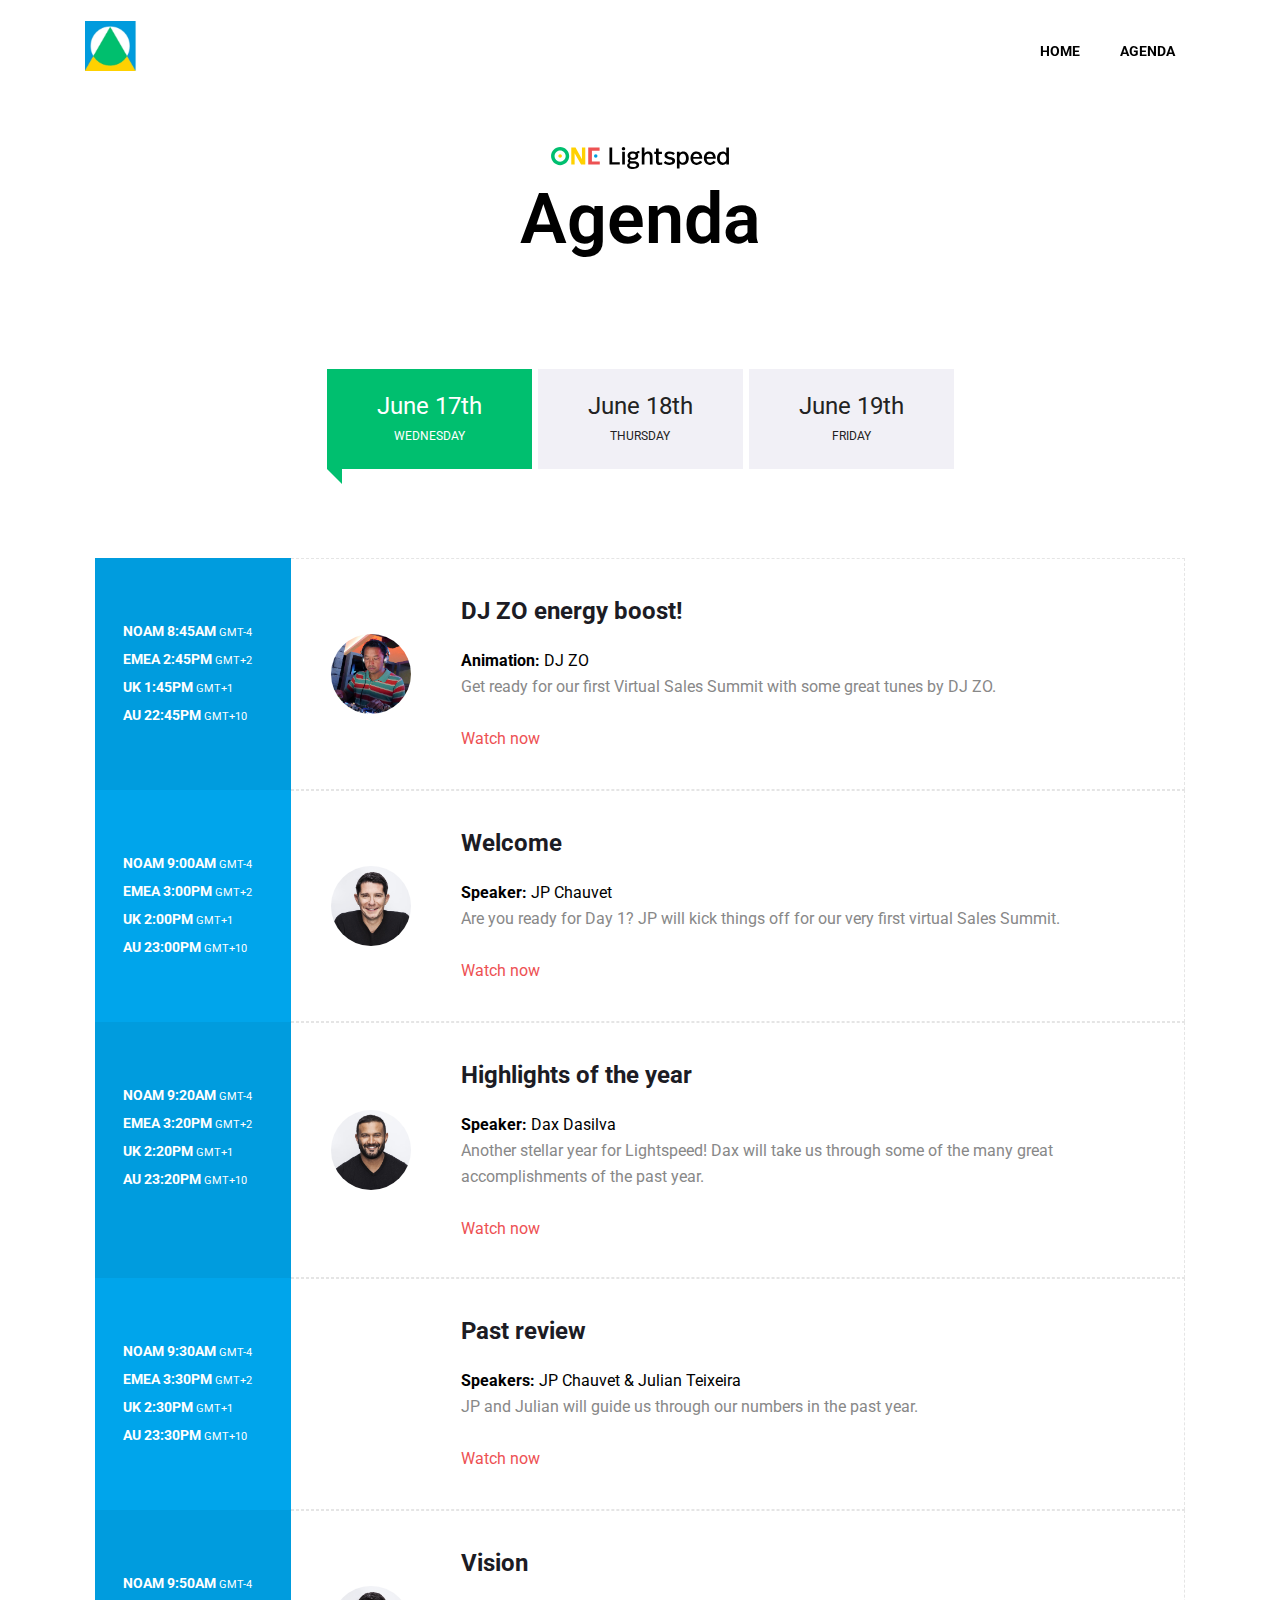
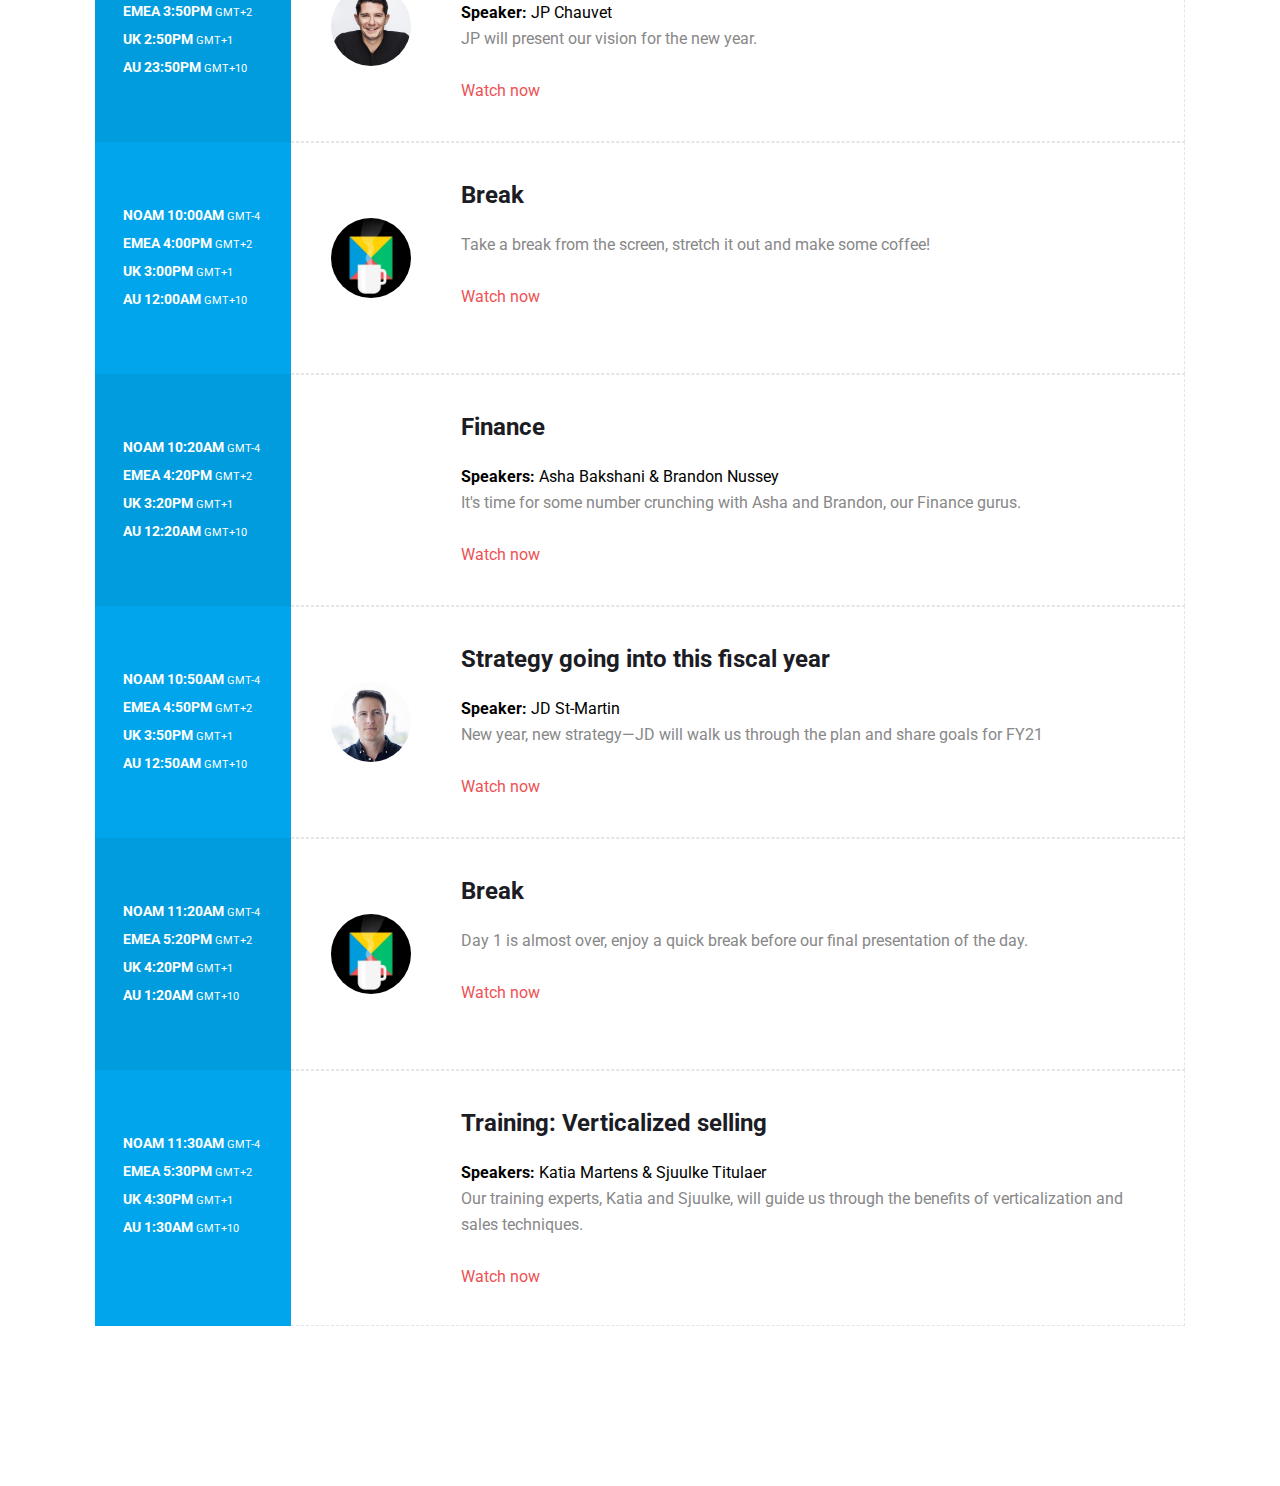
==== commit fbebd7e2: "Update index.html" ====
--- a/agenda/index.html
+++ b/agenda/index.html
@@ -335,6 +335,8 @@
                                     </h3>
                                     <p>Take a break from the screen, stretch it out and make some coffee!</p>
                                  </div>
+                                 <br/>
+                                 <a href="https://drive.google.com/file/d/1BA_LVWY62YZqUo0fxIQf9v33n361iTZc/view?usp=sharing" target="_blank">Watch now</a>
                                  <!--Info content end -->
                               </div><!-- Slot info end -->
                            </div>
@@ -403,6 +405,8 @@
                                     </h3>
                                     <p>Day 1 is almost over, enjoy a quick break before our final presentation of the day. </p>
                                  </div>
+                                 <br/>
+                                 <a href="https://drive.google.com/file/d/1hD1RSEDttGV8G80eoqVQUMNW5n6yqPa4/view?usp=sharing" target="_blank">Watch now</a>
                                  <!--Info content end -->
                               </div><!-- Slot info end -->
                            </div>
@@ -596,7 +600,7 @@
                               <div class="schedule-slot-info">
                                     <img class="schedule-slot-speakers" src="../static/images/speakers/guest.jpg" alt="asha">
                                  <div class="schedule-slot-info-content">
-                                    <h3 class="schedule-slot-title">Guest Speaker
+                                    <h3 class="schedule-slot-title">Guest Speaker: David Priemer
                                     </h3>
                                     <p>At Lightspeed, we love a good surprise. Get ready for our secret guest speaker to end Day 2.</p>
                                     <br/>
@@ -672,11 +676,9 @@
                               <div class="schedule-slot-info">
                                     <img class="schedule-slot-speakers" src="../static/images/speakers/guest.jpg" alt="asha">
                                  <div class="schedule-slot-info-content">
-                                    <h3 class="schedule-slot-title">Guest Speaker
+                                    <h3 class="schedule-slot-title">Guest Speaker: Chris Voss
                                     </h3>
                                     <p>Another day, another surprise! Get ready for today’s guest speaker.</p>
-                                    <br/>
-                                    <a href="" target="_blank">Watch now</a>
                                     
                                  </div>
                                  <!--Info content end -->
